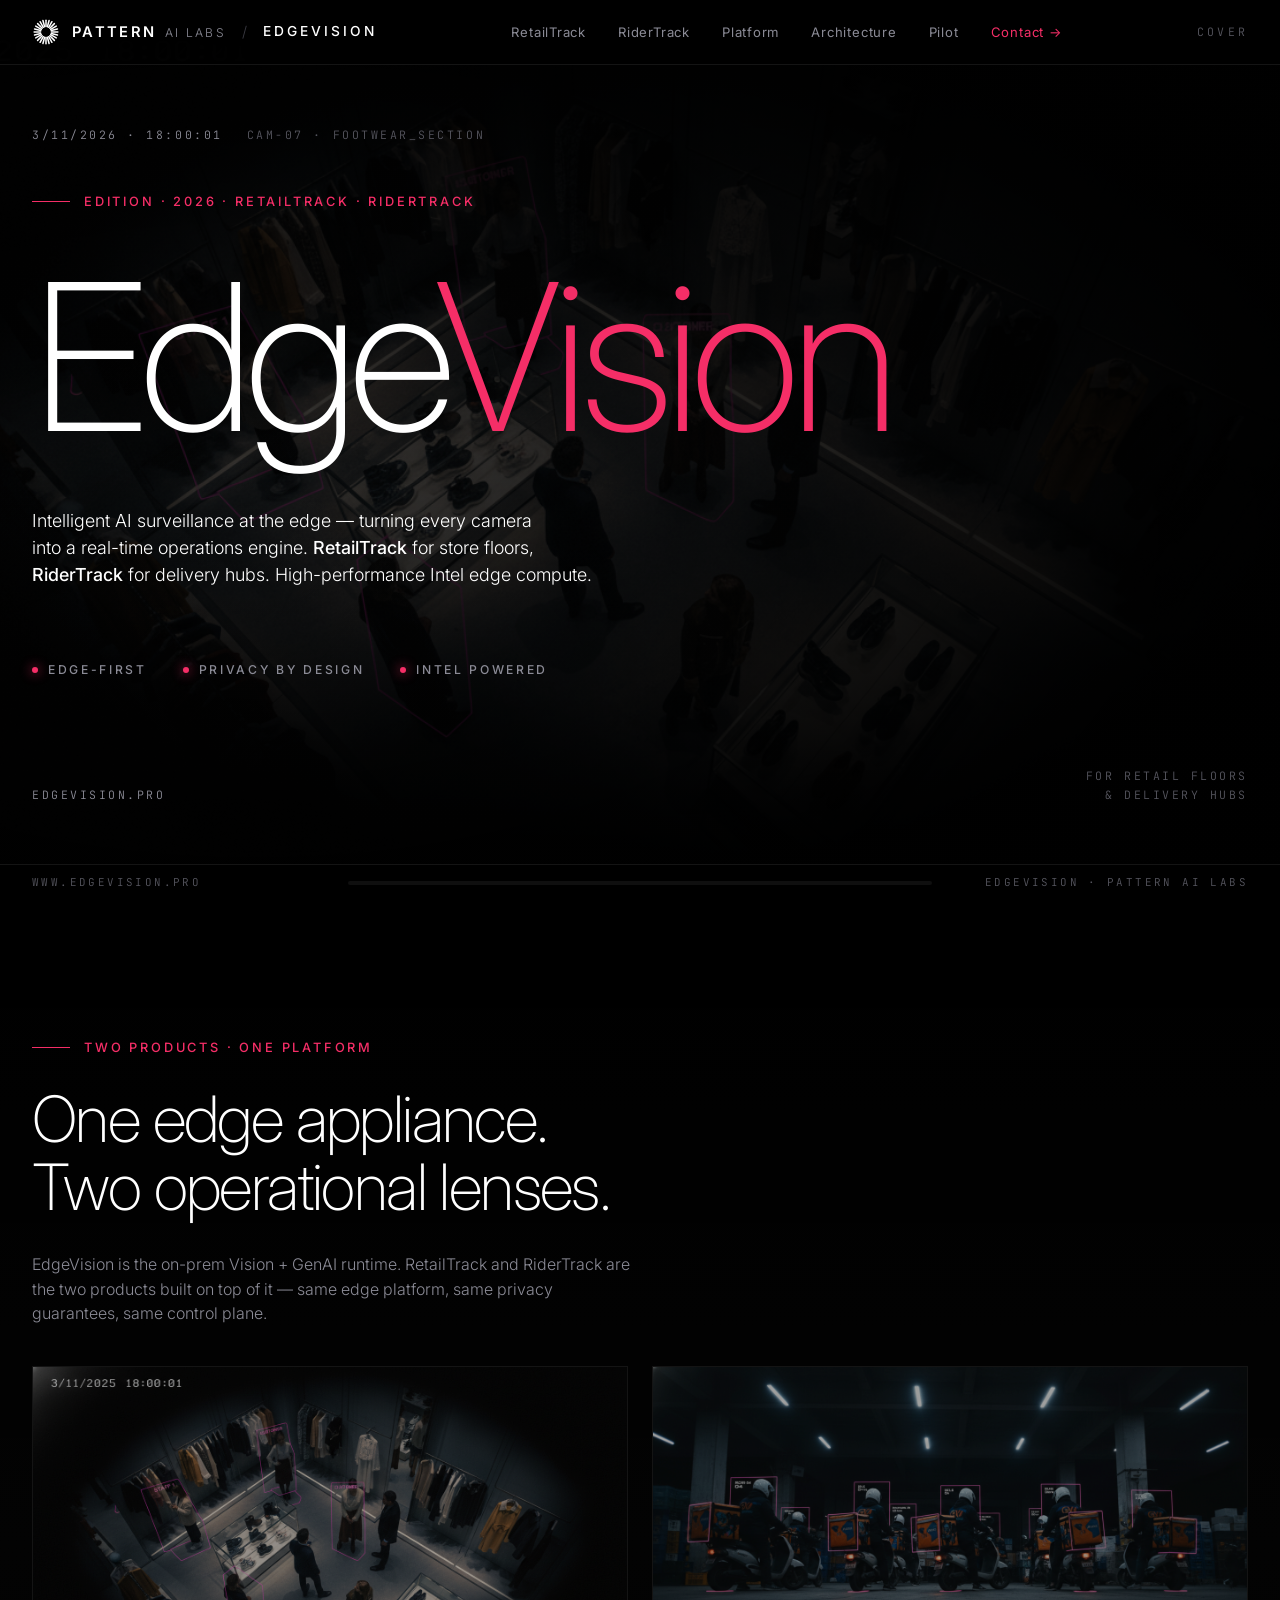
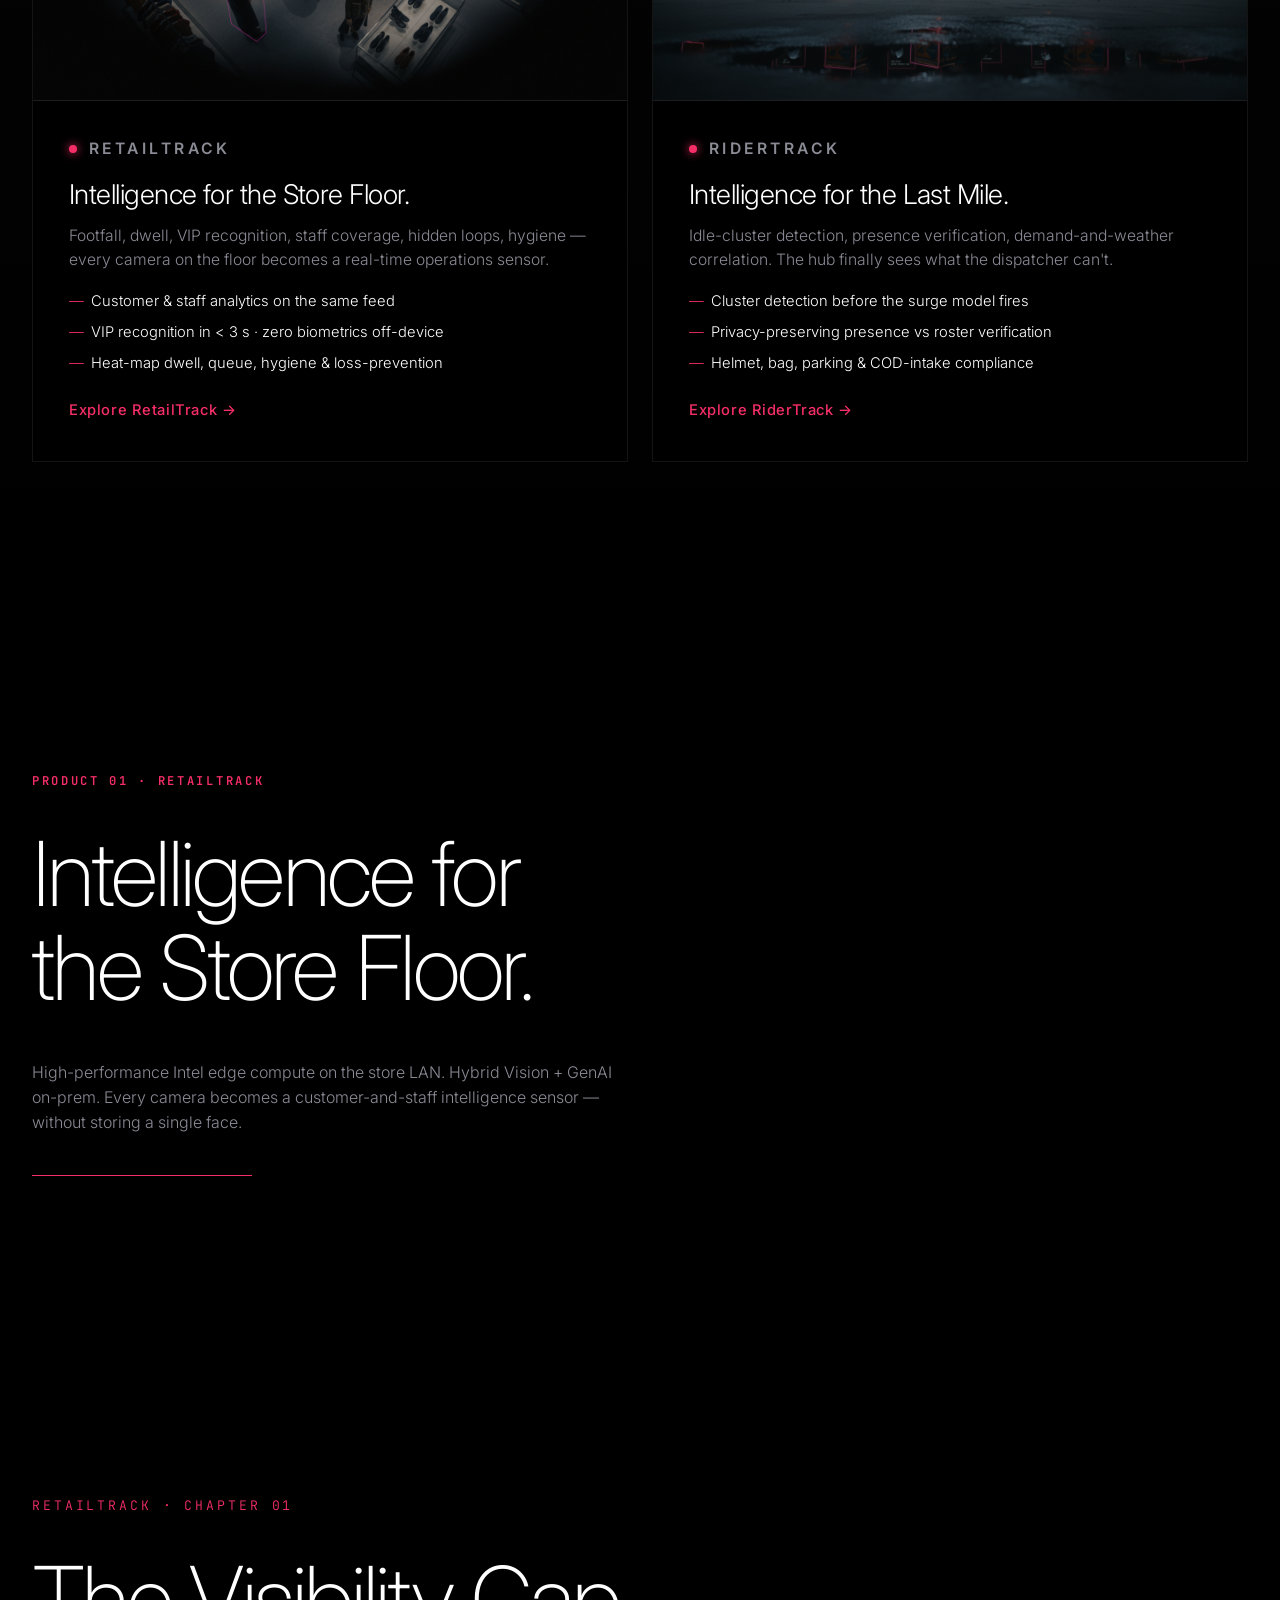
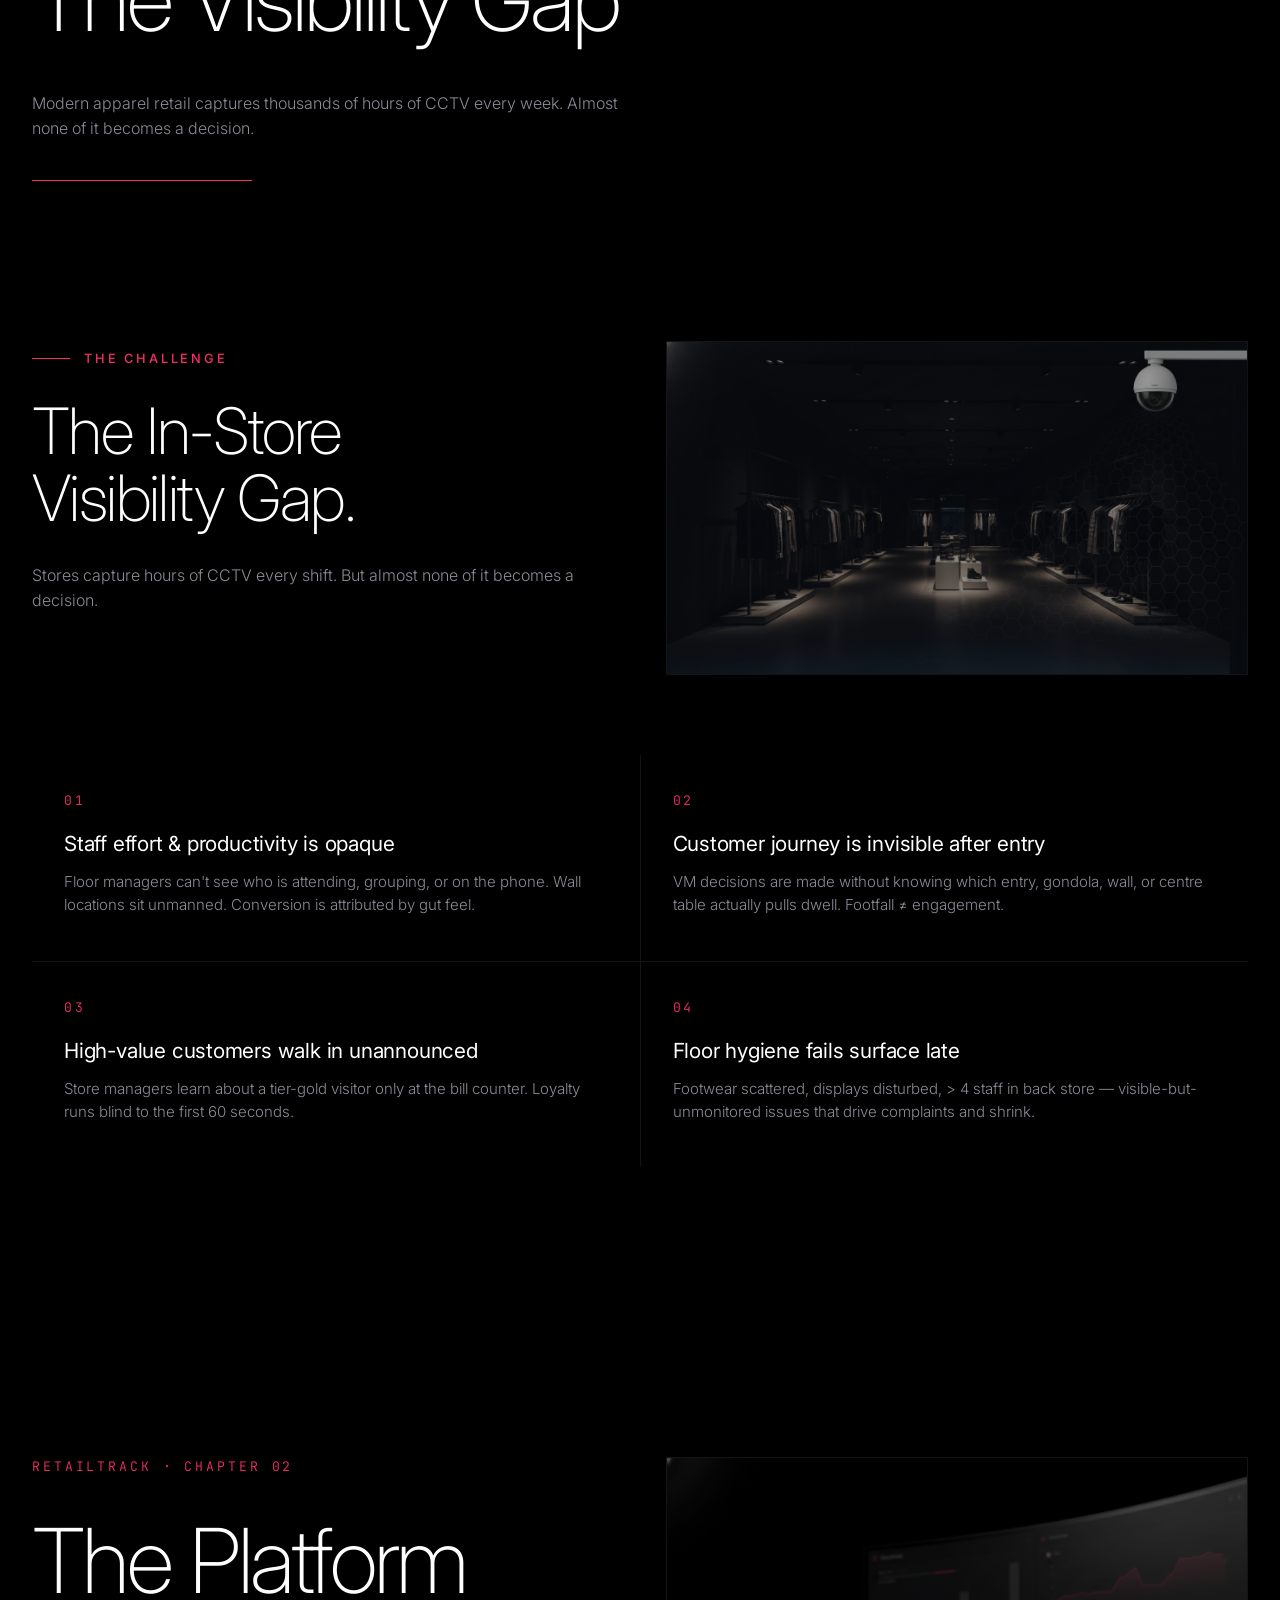
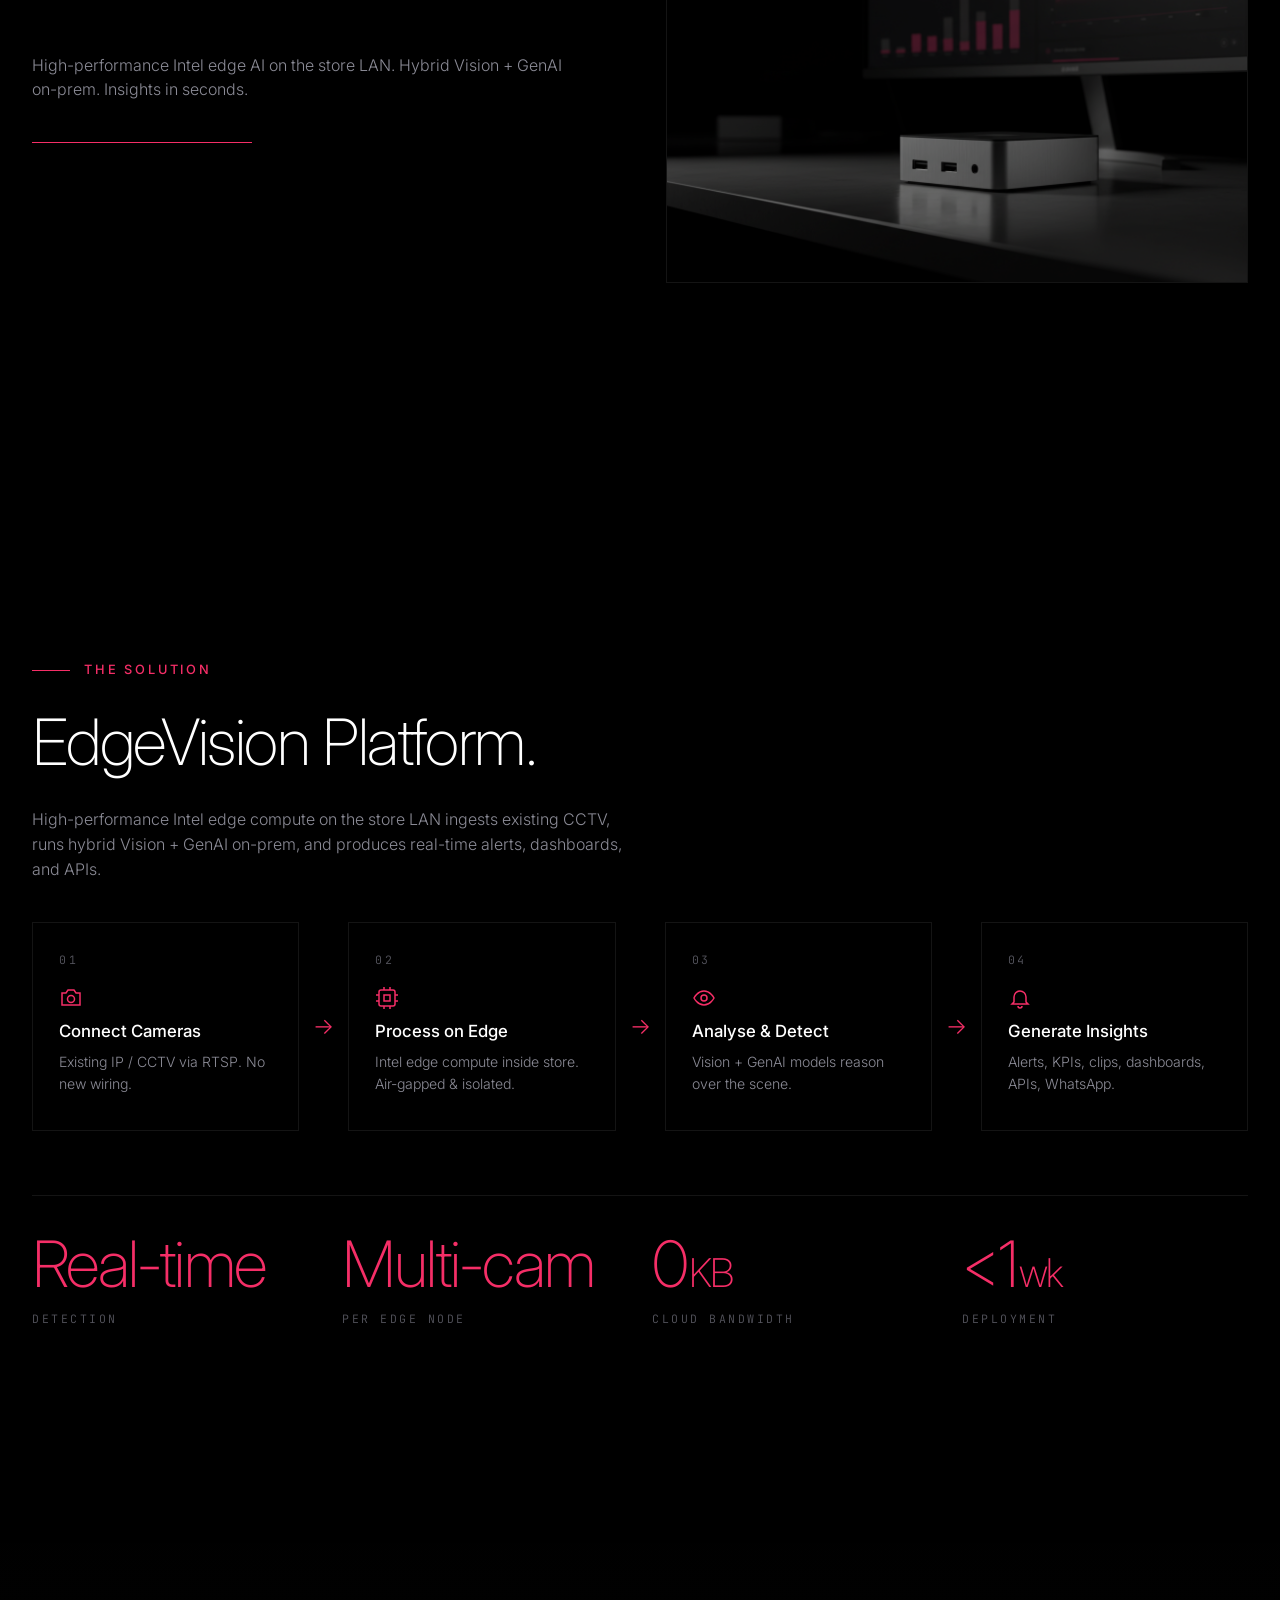
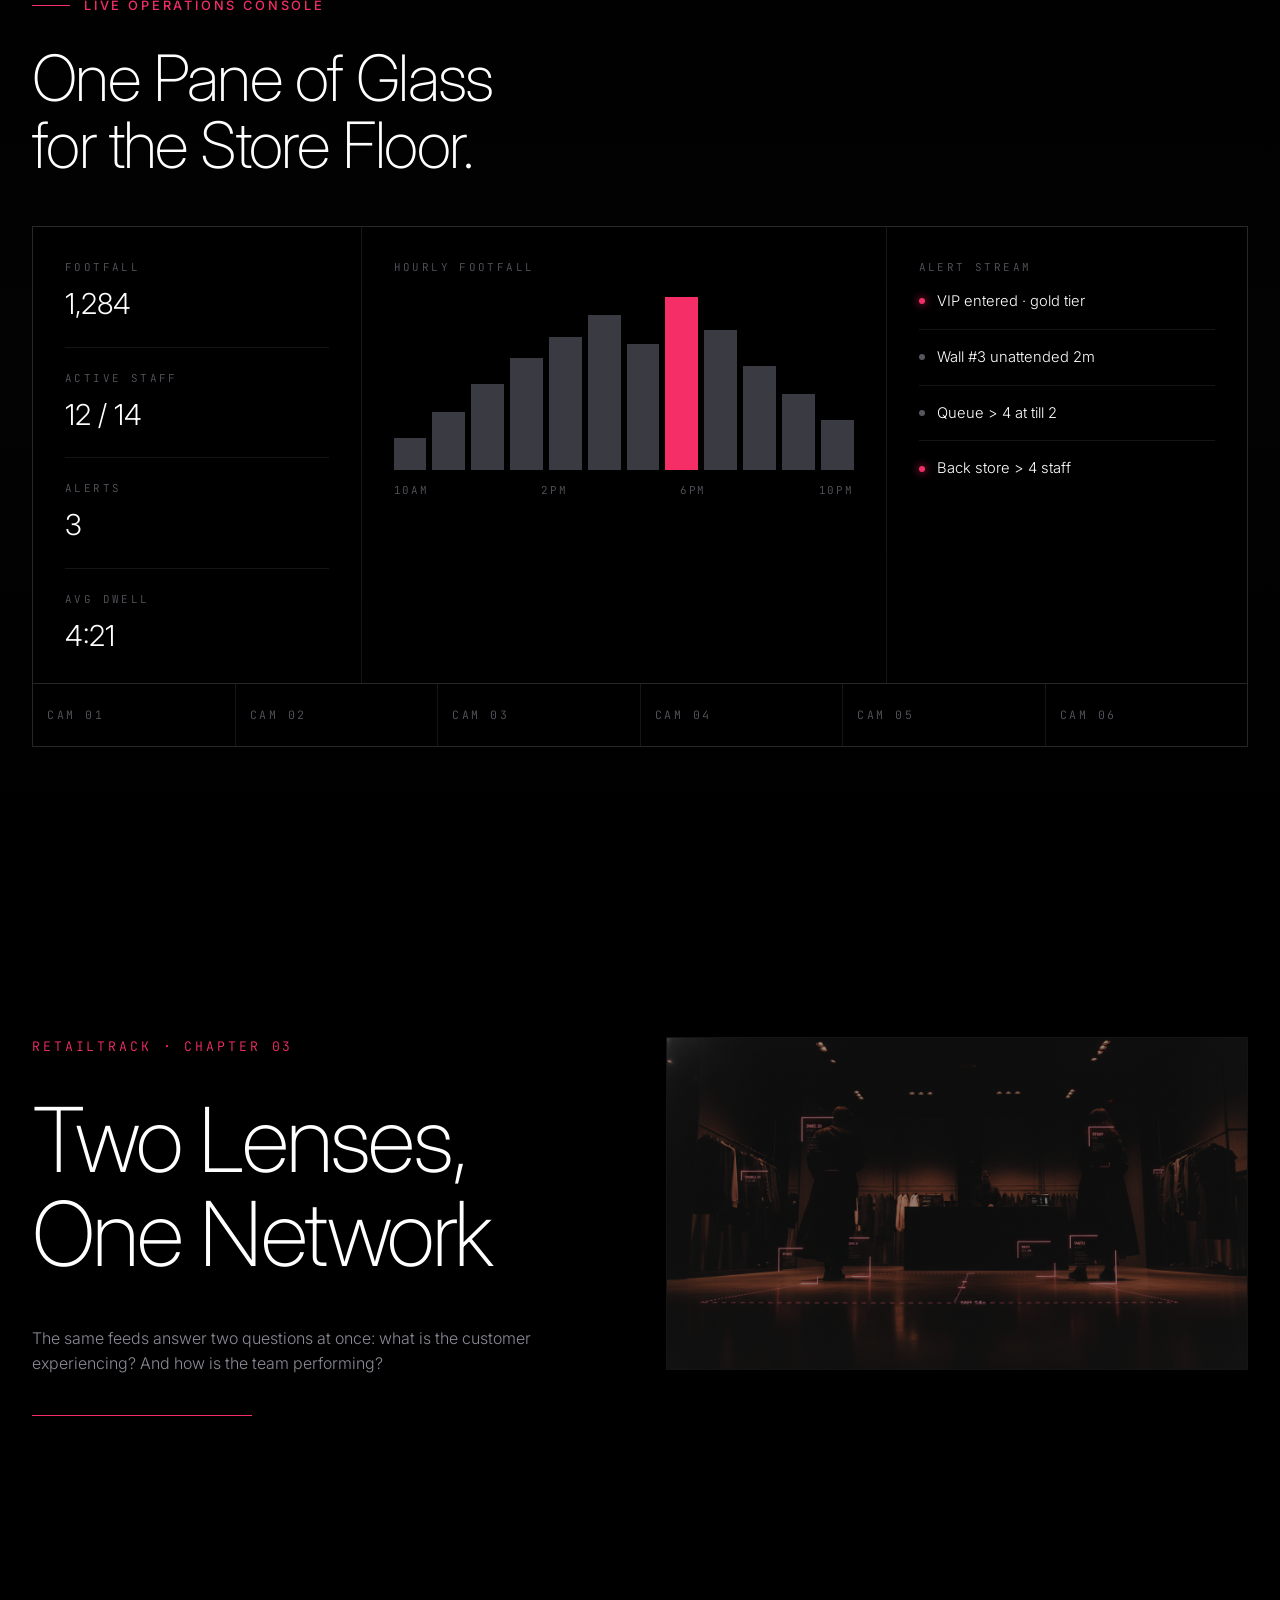
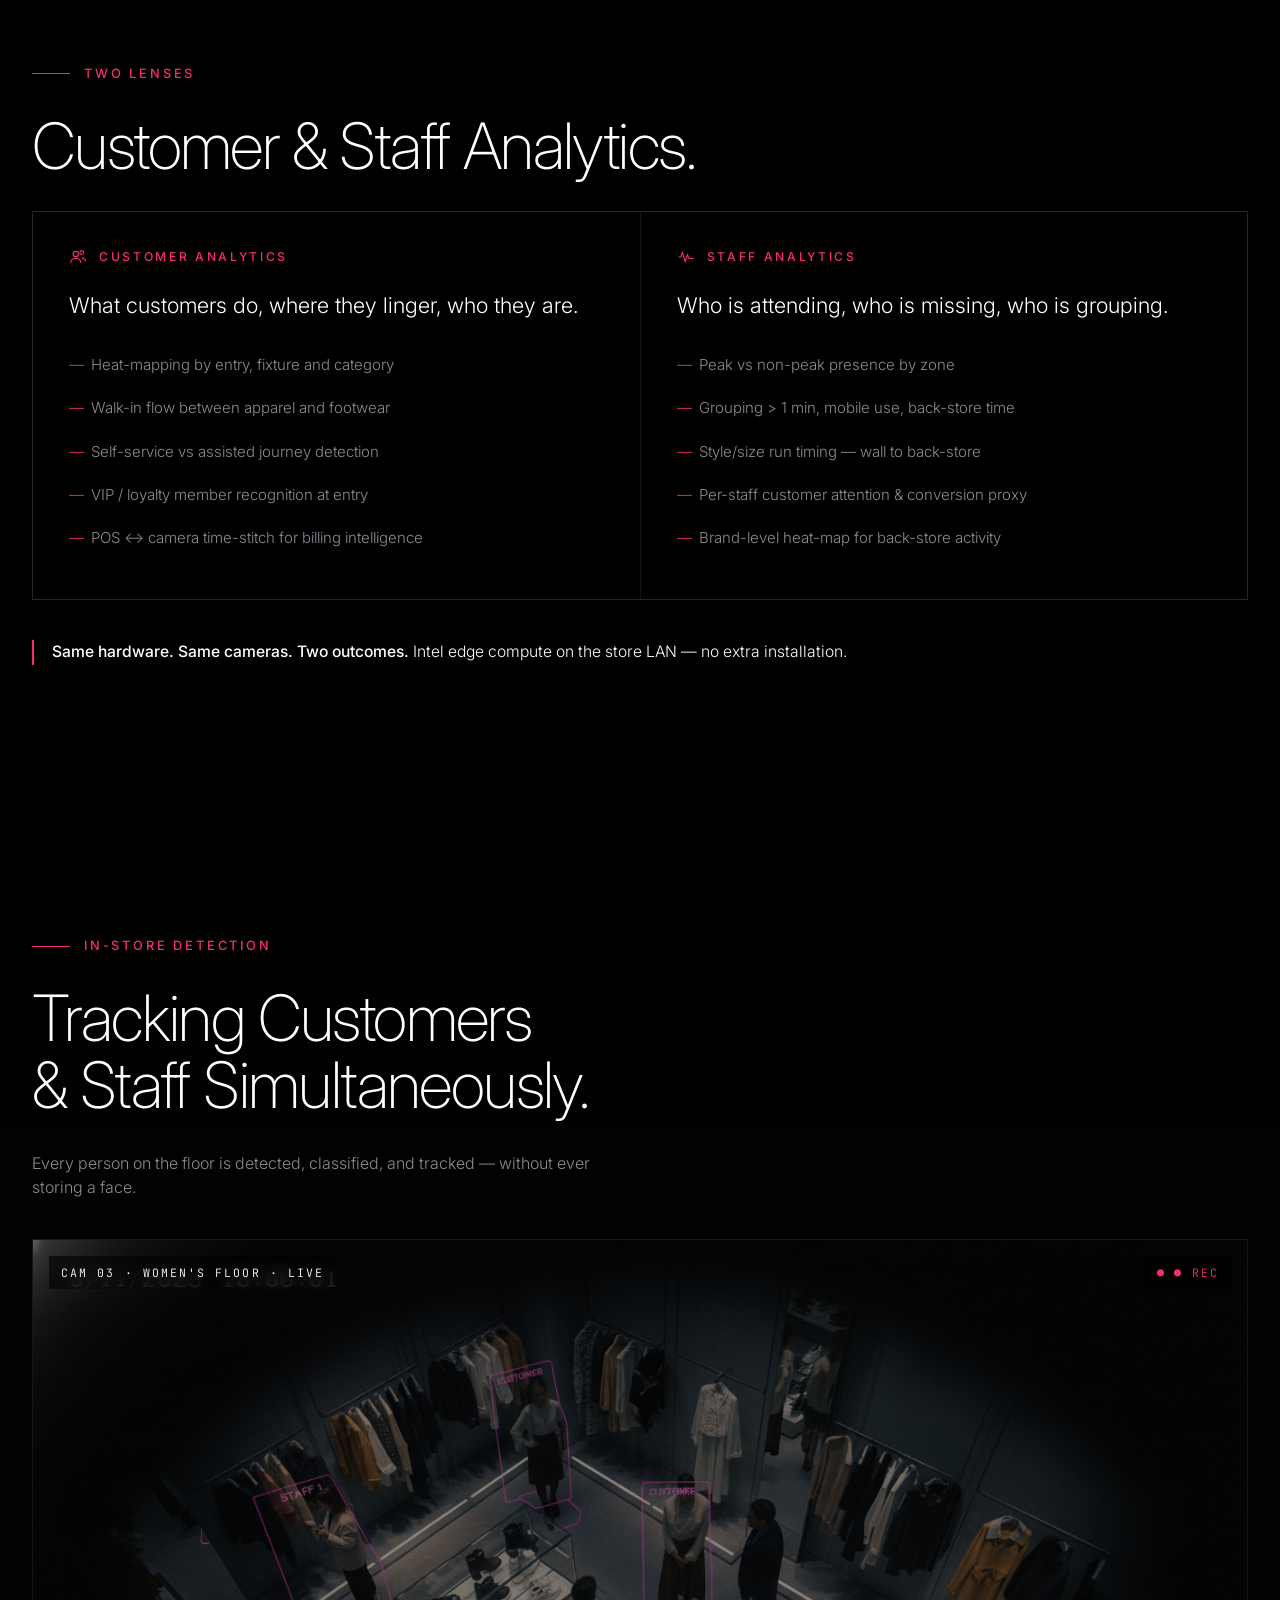
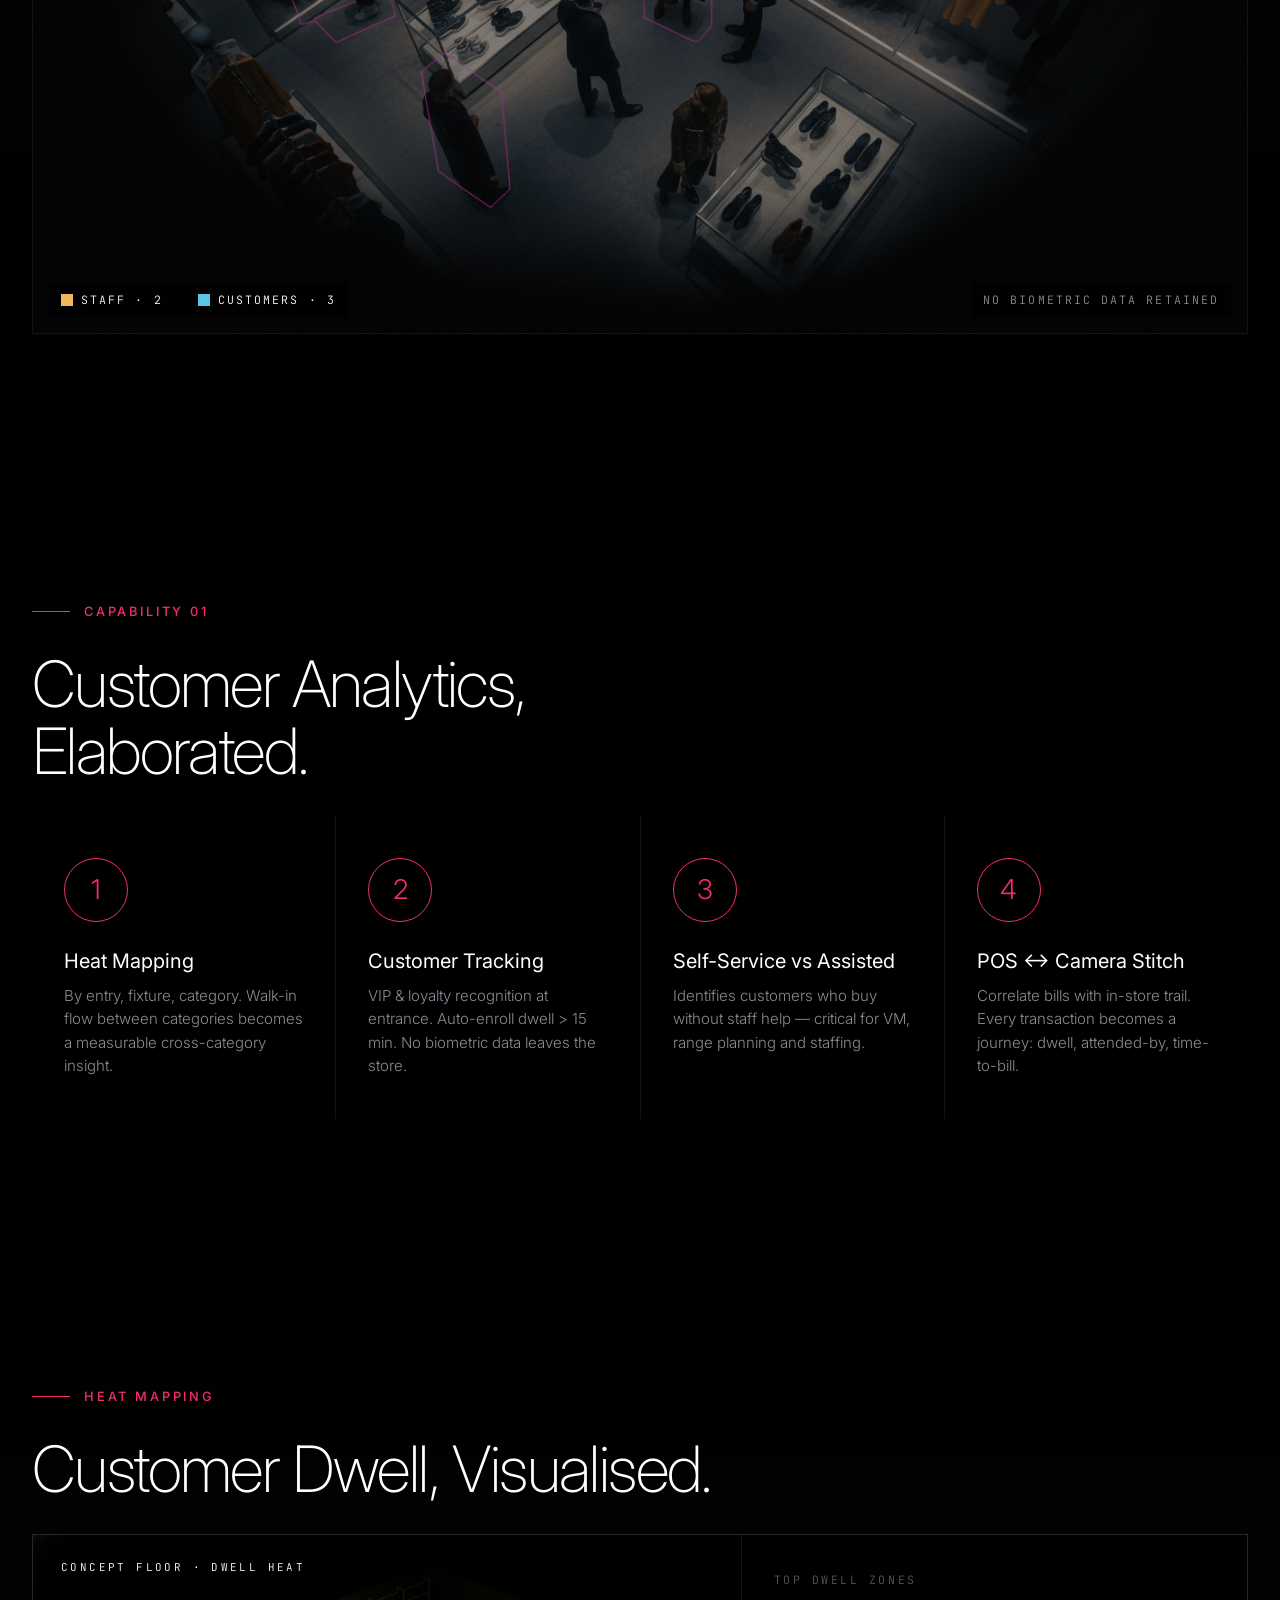
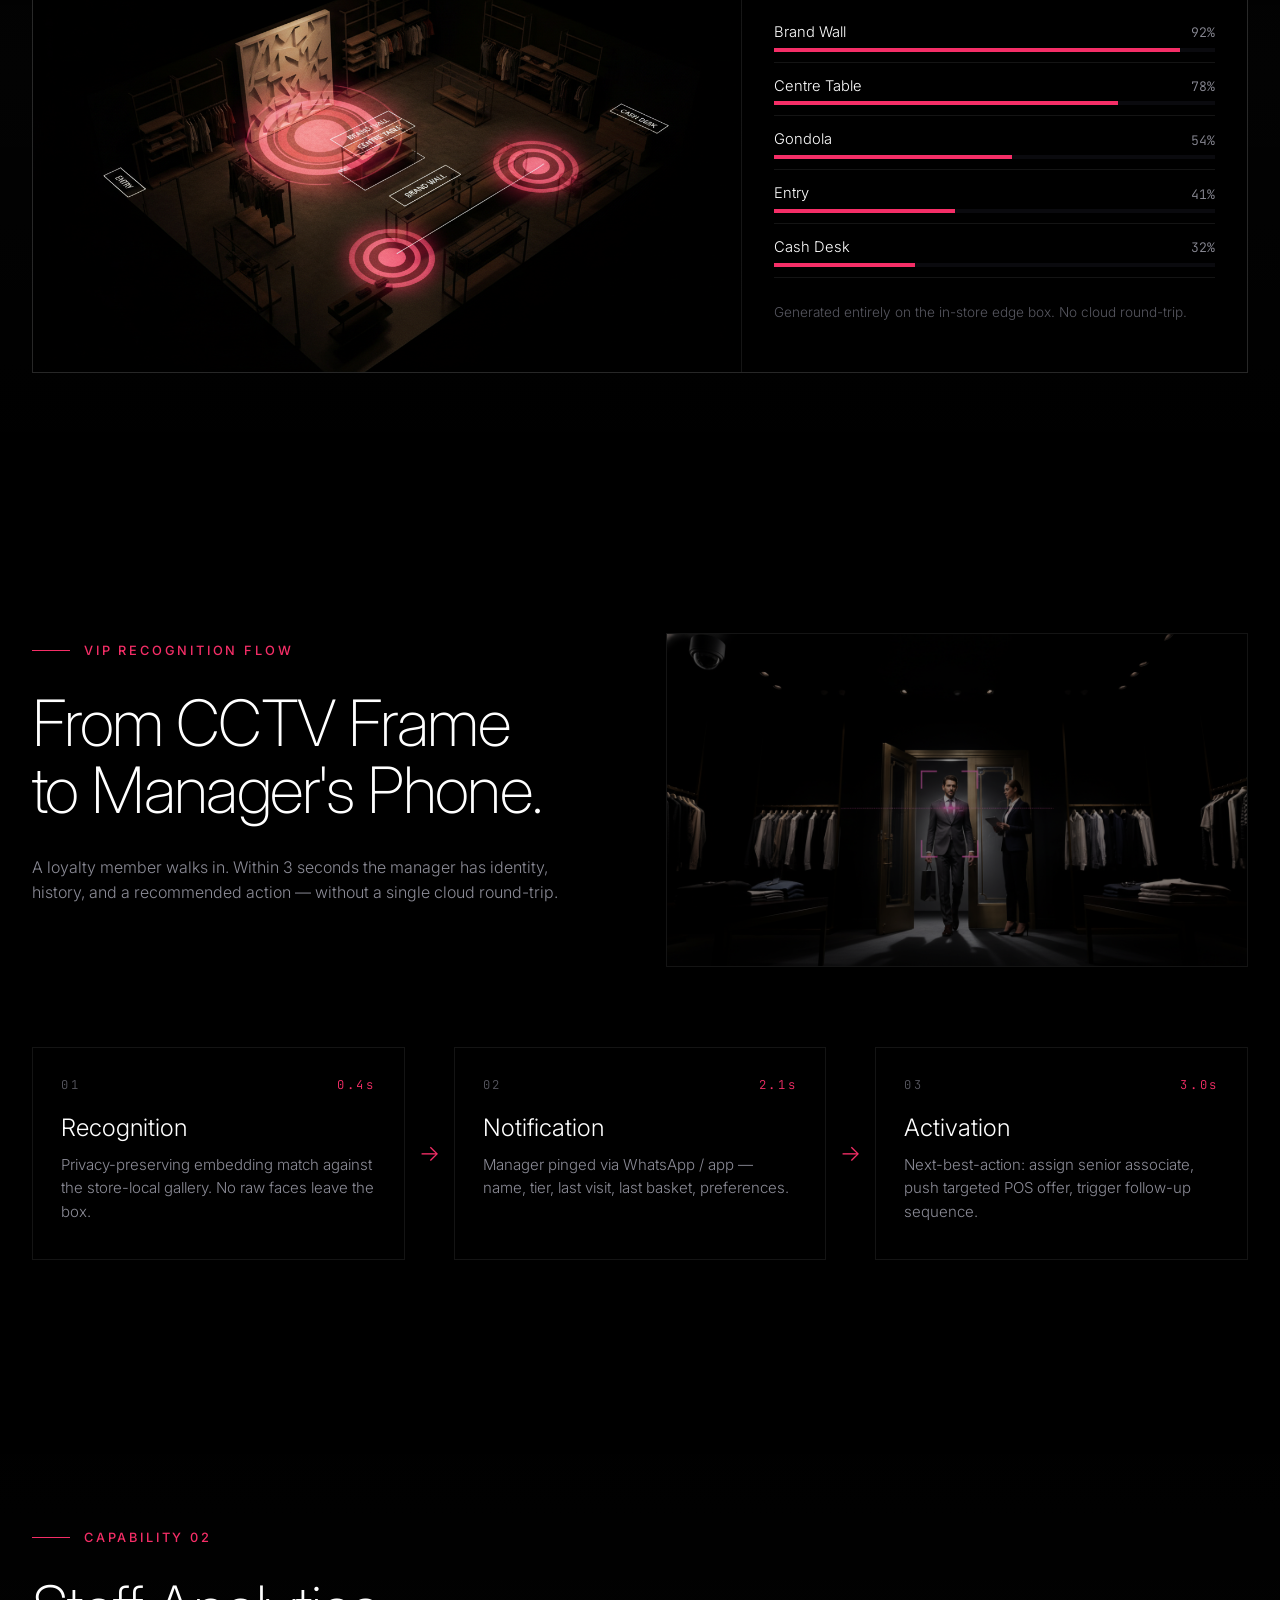
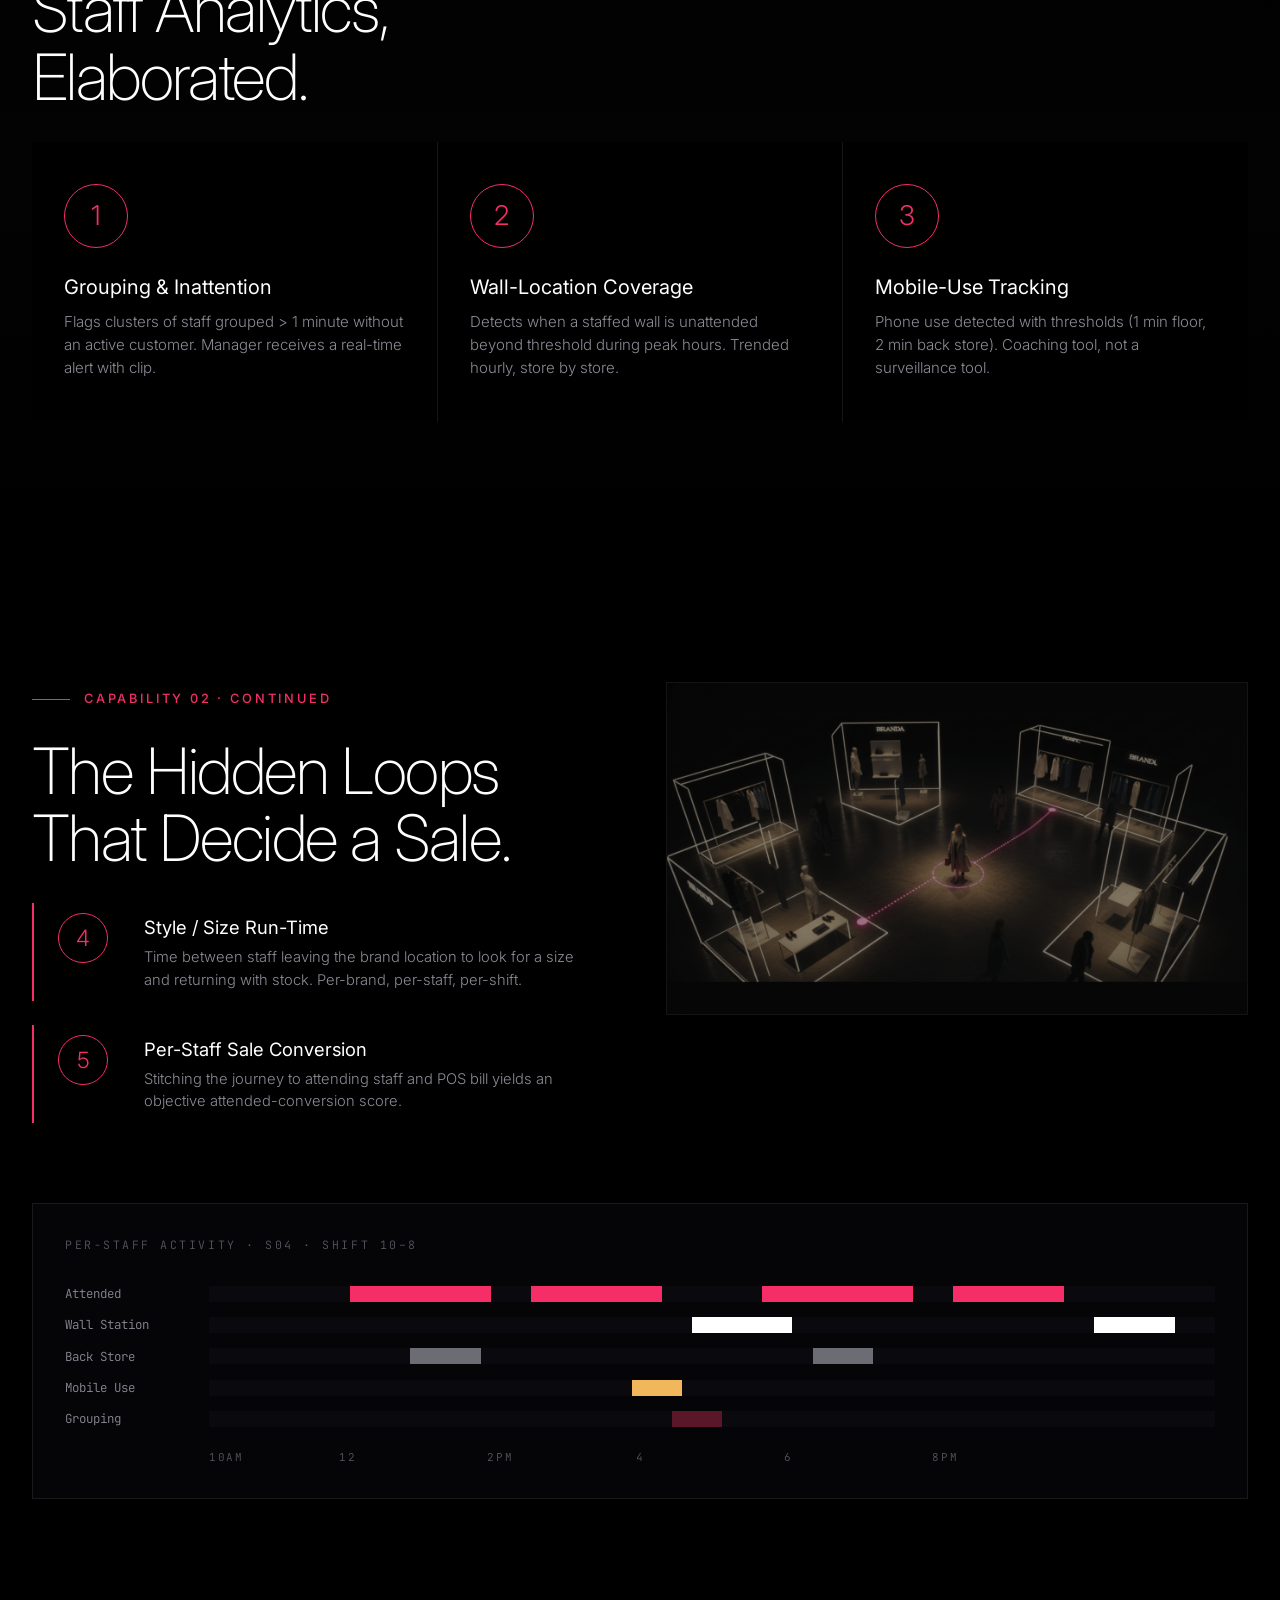
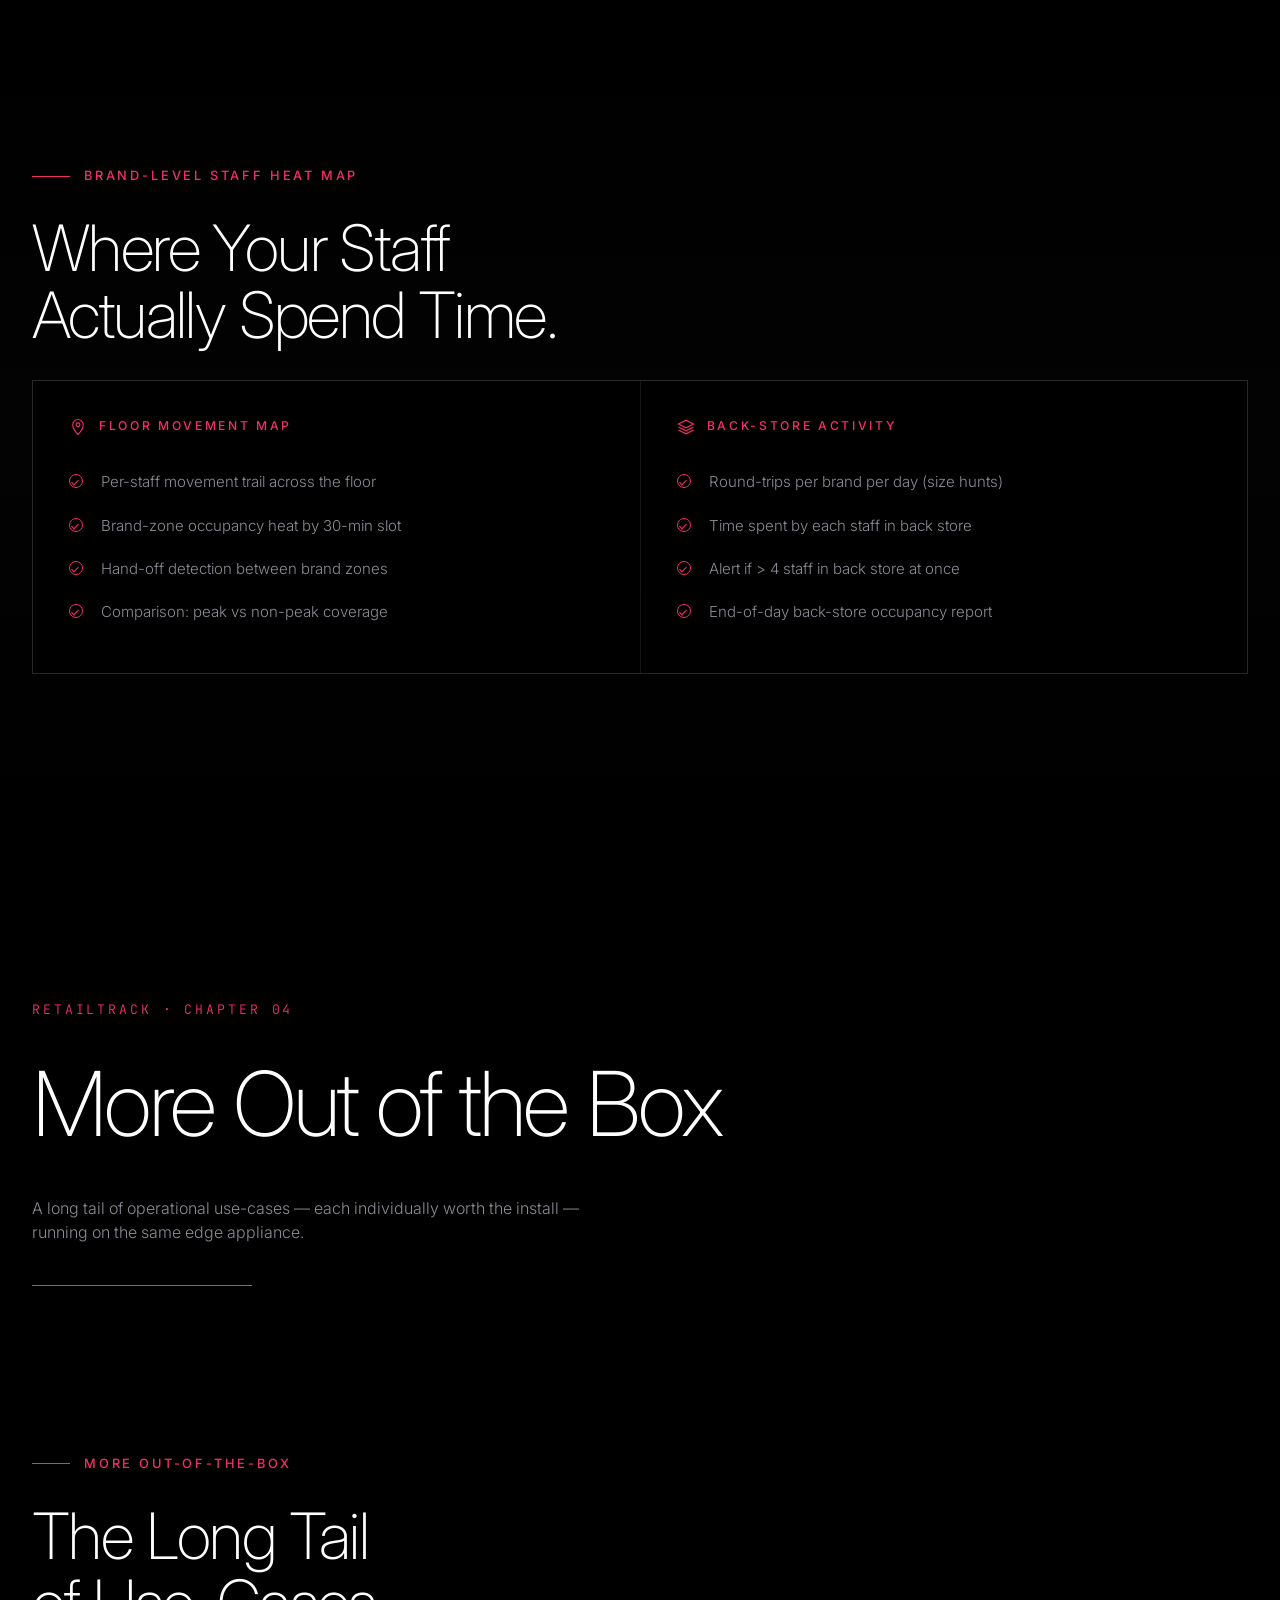
==== index.html @ 71fdbf0a "Initial site for www.edgevision.pro Single-page marketing site for Pattern AI Labs' EdgeVision platf" ====
<!doctype html>
<html lang="en">
<head>
  <meta charset="utf-8" />
  <meta name="viewport" content="width=device-width, initial-scale=1" />
  <title>EdgeVision — Pattern AI Labs · RetailTrack &amp; RiderTrack</title>
  <meta name="description" content="EdgeVision is Pattern AI Labs' edge AI platform. RetailTrack for store floors, RiderTrack for delivery hubs. High-performance Intel edge compute. Real-time analytics, on-prem, privacy-first." />
  <meta name="theme-color" content="#000000" />

  <meta property="og:title" content="EdgeVision — Pattern AI Labs" />
  <meta property="og:description" content="Two products. One edge platform. RetailTrack for store floors. RiderTrack for delivery hubs. Real-time, on-prem, privacy-first." />
  <meta property="og:image" content="/assets/images/cover-retail.png" />
  <meta property="og:type" content="website" />
  <meta property="og:url" content="https://www.edgevision.pro/" />

  <link rel="icon" href="data:image/svg+xml,%3Csvg xmlns='http://www.w3.org/2000/svg' viewBox='0 0 48 48'%3E%3Cg fill='%23F52E67'%3E%3Crect x='22.7' y='2.4' width='2.6' height='13.6' rx='1.3'/%3E%3Crect x='22.7' y='2.4' width='2.6' height='13.6' rx='1.3' transform='rotate(15 24 24)'/%3E%3Crect x='22.7' y='2.4' width='2.6' height='13.6' rx='1.3' transform='rotate(30 24 24)'/%3E%3Crect x='22.7' y='2.4' width='2.6' height='13.6' rx='1.3' transform='rotate(45 24 24)'/%3E%3Crect x='22.7' y='2.4' width='2.6' height='13.6' rx='1.3' transform='rotate(60 24 24)'/%3E%3Crect x='22.7' y='2.4' width='2.6' height='13.6' rx='1.3' transform='rotate(75 24 24)'/%3E%3Crect x='22.7' y='2.4' width='2.6' height='13.6' rx='1.3' transform='rotate(90 24 24)'/%3E%3Crect x='22.7' y='2.4' width='2.6' height='13.6' rx='1.3' transform='rotate(105 24 24)'/%3E%3Crect x='22.7' y='2.4' width='2.6' height='13.6' rx='1.3' transform='rotate(120 24 24)'/%3E%3Crect x='22.7' y='2.4' width='2.6' height='13.6' rx='1.3' transform='rotate(135 24 24)'/%3E%3Crect x='22.7' y='2.4' width='2.6' height='13.6' rx='1.3' transform='rotate(150 24 24)'/%3E%3Crect x='22.7' y='2.4' width='2.6' height='13.6' rx='1.3' transform='rotate(165 24 24)'/%3E%3Crect x='22.7' y='2.4' width='2.6' height='13.6' rx='1.3' transform='rotate(180 24 24)'/%3E%3Crect x='22.7' y='2.4' width='2.6' height='13.6' rx='1.3' transform='rotate(195 24 24)'/%3E%3Crect x='22.7' y='2.4' width='2.6' height='13.6' rx='1.3' transform='rotate(210 24 24)'/%3E%3Crect x='22.7' y='2.4' width='2.6' height='13.6' rx='1.3' transform='rotate(225 24 24)'/%3E%3Crect x='22.7' y='2.4' width='2.6' height='13.6' rx='1.3' transform='rotate(240 24 24)'/%3E%3Crect x='22.7' y='2.4' width='2.6' height='13.6' rx='1.3' transform='rotate(255 24 24)'/%3E%3Crect x='22.7' y='2.4' width='2.6' height='13.6' rx='1.3' transform='rotate(270 24 24)'/%3E%3Crect x='22.7' y='2.4' width='2.6' height='13.6' rx='1.3' transform='rotate(285 24 24)'/%3E%3Crect x='22.7' y='2.4' width='2.6' height='13.6' rx='1.3' transform='rotate(300 24 24)'/%3E%3Crect x='22.7' y='2.4' width='2.6' height='13.6' rx='1.3' transform='rotate(315 24 24)'/%3E%3Crect x='22.7' y='2.4' width='2.6' height='13.6' rx='1.3' transform='rotate(330 24 24)'/%3E%3Crect x='22.7' y='2.4' width='2.6' height='13.6' rx='1.3' transform='rotate(345 24 24)'/%3E%3C/g%3E%3C/svg%3E" />
  <link rel="preload" as="image" href="/assets/images/cover-retail.png" />

  <link rel="preconnect" href="https://fonts.googleapis.com" />
  <link rel="preconnect" href="https://fonts.gstatic.com" crossorigin />
  <link href="https://fonts.googleapis.com/css2?family=Inter:wght@200;300;400;500;600;700&family=JetBrains+Mono:wght@400;500&display=swap" rel="stylesheet" />

  <link rel="stylesheet" href="/styles.css" />
</head>
<body data-context="Cover">

  <!-- ───────────── PERSISTENT HEADER ───────────── -->
  <header class="topbar" id="topbar">
    <div class="container topbar__inner">
      <a class="brand" href="#top" aria-label="Pattern AI Labs · EdgeVision home">
        <svg class="brand__mark" viewBox="0 0 48 48" aria-hidden="true">
          <g fill="currentColor" class="brand__spokes">
            <!-- 24 thick rounded petals around an empty hollow centre -->
            <rect x="22.7" y="2.4" width="2.6" height="13.6" rx="1.3"/>
            <rect x="22.7" y="2.4" width="2.6" height="13.6" rx="1.3" transform="rotate(15 24 24)"/>
            <rect x="22.7" y="2.4" width="2.6" height="13.6" rx="1.3" transform="rotate(30 24 24)"/>
            <rect x="22.7" y="2.4" width="2.6" height="13.6" rx="1.3" transform="rotate(45 24 24)"/>
            <rect x="22.7" y="2.4" width="2.6" height="13.6" rx="1.3" transform="rotate(60 24 24)"/>
            <rect x="22.7" y="2.4" width="2.6" height="13.6" rx="1.3" transform="rotate(75 24 24)"/>
            <rect x="22.7" y="2.4" width="2.6" height="13.6" rx="1.3" transform="rotate(90 24 24)"/>
            <rect x="22.7" y="2.4" width="2.6" height="13.6" rx="1.3" transform="rotate(105 24 24)"/>
            <rect x="22.7" y="2.4" width="2.6" height="13.6" rx="1.3" transform="rotate(120 24 24)"/>
            <rect x="22.7" y="2.4" width="2.6" height="13.6" rx="1.3" transform="rotate(135 24 24)"/>
            <rect x="22.7" y="2.4" width="2.6" height="13.6" rx="1.3" transform="rotate(150 24 24)"/>
            <rect x="22.7" y="2.4" width="2.6" height="13.6" rx="1.3" transform="rotate(165 24 24)"/>
            <rect x="22.7" y="2.4" width="2.6" height="13.6" rx="1.3" transform="rotate(180 24 24)"/>
            <rect x="22.7" y="2.4" width="2.6" height="13.6" rx="1.3" transform="rotate(195 24 24)"/>
            <rect x="22.7" y="2.4" width="2.6" height="13.6" rx="1.3" transform="rotate(210 24 24)"/>
            <rect x="22.7" y="2.4" width="2.6" height="13.6" rx="1.3" transform="rotate(225 24 24)"/>
            <rect x="22.7" y="2.4" width="2.6" height="13.6" rx="1.3" transform="rotate(240 24 24)"/>
            <rect x="22.7" y="2.4" width="2.6" height="13.6" rx="1.3" transform="rotate(255 24 24)"/>
            <rect x="22.7" y="2.4" width="2.6" height="13.6" rx="1.3" transform="rotate(270 24 24)"/>
            <rect x="22.7" y="2.4" width="2.6" height="13.6" rx="1.3" transform="rotate(285 24 24)"/>
            <rect x="22.7" y="2.4" width="2.6" height="13.6" rx="1.3" transform="rotate(300 24 24)"/>
            <rect x="22.7" y="2.4" width="2.6" height="13.6" rx="1.3" transform="rotate(315 24 24)"/>
            <rect x="22.7" y="2.4" width="2.6" height="13.6" rx="1.3" transform="rotate(330 24 24)"/>
            <rect x="22.7" y="2.4" width="2.6" height="13.6" rx="1.3" transform="rotate(345 24 24)"/>
          </g>
        </svg>
        <span class="brand__txt">
          <b>PATTERN</b><span>AI&nbsp;LABS</span>
        </span>
        <span class="brand__div" aria-hidden="true">/</span>
        <span class="brand__product">EDGEVISION</span>
      </a>

      <nav class="topnav" aria-label="Primary">
        <a href="#retailtrack">RetailTrack</a>
        <a href="#ridertrack">RiderTrack</a>
        <a href="#platform">Platform</a>
        <a href="#architecture">Architecture</a>
        <a href="#engagement">Pilot</a>
        <a href="#contact" class="topnav__cta">Contact →</a>
      </nav>

      <span class="topbar__ctx" id="topbarCtx">COVER</span>

      <button class="topbar__menu" id="navMenu" aria-label="Menu" aria-expanded="false">
        <span></span><span></span><span></span>
      </button>
    </div>
    <div class="topbar__rule" aria-hidden="true"></div>
  </header>

  <!-- ───────────── HERO / COVER ───────────── -->
  <section class="hero" id="top" data-ctx="COVER">
    <img class="hero__bg" src="/assets/images/cover-retail.png" alt="" />
    <div class="hero__veil" aria-hidden="true"></div>

    <div class="container hero__inner">
      <p class="meta-row">
        <span class="meta-stamp">3/11/2026 · 18:00:01</span>
        <span class="meta-loc">CAM-07 · FOOTWEAR_SECTION</span>
      </p>

      <p class="eyebrow eyebrow--hero">
        EDITION · 2026 · RETAILTRACK · RIDERTRACK
      </p>

      <h1 class="wordmark">
        <span class="wordmark__edge">Edge</span><span class="wordmark__vision">Vision</span>
      </h1>

      <p class="hero__sub">
        Intelligent AI surveillance at the edge — turning every camera<br />
        into a real-time operations engine. <b>RetailTrack</b> for store floors,<br />
        <b>RiderTrack</b> for delivery hubs. High-performance Intel edge compute.
      </p>

      <ul class="hero__tags">
        <li><i></i> EDGE-FIRST</li>
        <li><i></i> PRIVACY BY DESIGN</li>
        <li><i></i> INTEL POWERED</li>
      </ul>

      <div class="hero__foot">
        <span class="hero__site">EDGEVISION.PRO</span>
        <span class="hero__sigil">FOR RETAIL FLOORS<br/>&amp; DELIVERY HUBS</span>
      </div>
    </div>
  </section>

  <!-- ───────────── TWO PRODUCTS. ONE PLATFORM. ───────────── -->
  <section class="section section--alt" data-ctx="TWO PRODUCTS">
    <div class="container">
      <p class="eyebrow">Two Products · One Platform</p>
      <h2 class="display">One edge appliance.<br/>Two operational lenses.</h2>
      <p class="lede">EdgeVision is the on-prem Vision + GenAI runtime. RetailTrack and RiderTrack are the two products built on top of it — same edge platform, same privacy guarantees, same control plane.</p>

      <div class="products">
        <a class="product-card" href="#retailtrack">
          <div class="product-card__img">
            <img src="/assets/images/cover-retail.png" alt="A retail store floor with AI detection overlays on customers and staff" />
          </div>
          <div class="product-card__body">
            <p class="product-card__eye"><span></span> RETAILTRACK</p>
            <h3>Intelligence for the Store Floor.</h3>
            <p>Footfall, dwell, VIP recognition, staff coverage, hidden loops, hygiene — every camera on the floor becomes a real-time operations sensor.</p>
            <ul class="product-card__feat">
              <li>Customer &amp; staff analytics on the same feed</li>
              <li>VIP recognition in &lt; 3 s · zero biometrics off-device</li>
              <li>Heat-map dwell, queue, hygiene &amp; loss-prevention</li>
            </ul>
            <span class="link">Explore RetailTrack →</span>
          </div>
        </a>

        <a class="product-card" href="#ridertrack">
          <div class="product-card__img">
            <img src="/assets/images/rider-cover.png" alt="A dark-store loading bay at night with delivery riders and AI overlays" />
          </div>
          <div class="product-card__body">
            <p class="product-card__eye"><span></span> RIDERTRACK</p>
            <h3>Intelligence for the Last Mile.</h3>
            <p>Idle-cluster detection, presence verification, demand-and-weather correlation. The hub finally sees what the dispatcher can't.</p>
            <ul class="product-card__feat">
              <li>Cluster detection before the surge model fires</li>
              <li>Privacy-preserving presence vs roster verification</li>
              <li>Helmet, bag, parking &amp; COD-intake compliance</li>
            </ul>
            <span class="link">Explore RiderTrack →</span>
          </div>
        </a>
      </div>
    </div>
  </section>

  <!-- ════════════════════════════════════════════════════════════
       ▼  RETAILTRACK
       ════════════════════════════════════════════════════════════ -->

  <!-- ───────────── RETAILTRACK COVER ───────────── -->
  <section class="section chapter product-chapter" id="retailtrack" data-ctx="RETAILTRACK">
    <div class="container">
      <p class="chapter__num">PRODUCT 01 · RETAILTRACK</p>
      <h2 class="display display--xl">Intelligence for<br/>the Store Floor.</h2>
      <p class="lede">High-performance Intel edge compute on the store LAN. Hybrid Vision + GenAI on-prem. Every camera becomes a customer-and-staff intelligence sensor — without storing a single face.</p>
      <div class="chapter__rule"></div>
    </div>
  </section>

  <!-- ───────────── RETAILTRACK · THE CHALLENGE ───────────── -->
  <section class="section chapter" id="challenge" data-ctx="RETAILTRACK · CHAPTER 01">
    <div class="container">
      <p class="chapter__num">RETAILTRACK · CHAPTER 01</p>
      <h2 class="display display--xl">The Visibility Gap</h2>
      <p class="lede">Modern apparel retail captures thousands of hours of CCTV every week. Almost none of it becomes a decision.</p>
      <div class="chapter__rule"></div>
    </div>
  </section>

  <section class="section section--tight" data-ctx="THE CHALLENGE">
    <div class="container split">
      <div class="split__copy">
        <p class="eyebrow">The Challenge</p>
        <h2 class="display">The In-Store<br/>Visibility Gap.</h2>
        <p class="lede">Stores capture hours of CCTV every shift. But almost none of it becomes a decision.</p>
      </div>
      <div class="split__media">
        <img src="/assets/images/challenge-cctv.png" alt="A dim apparel retail store interior with a dome CCTV camera visible in the upper right corner" />
      </div>
    </div>

    <div class="container num-grid num-grid--2">
      <article class="num-card">
        <span class="num-card__n">01</span>
        <h3>Staff effort &amp; productivity is opaque</h3>
        <p>Floor managers can't see who is attending, grouping, or on the phone. Wall locations sit unmanned. Conversion is attributed by gut feel.</p>
      </article>
      <article class="num-card">
        <span class="num-card__n">02</span>
        <h3>Customer journey is invisible after entry</h3>
        <p>VM decisions are made without knowing which entry, gondola, wall, or centre table actually pulls dwell. Footfall ≠ engagement.</p>
      </article>
      <article class="num-card">
        <span class="num-card__n">03</span>
        <h3>High-value customers walk in unannounced</h3>
        <p>Store managers learn about a tier-gold visitor only at the bill counter. Loyalty runs blind to the first 60 seconds.</p>
      </article>
      <article class="num-card">
        <span class="num-card__n">04</span>
        <h3>Floor hygiene fails surface late</h3>
        <p>Footwear scattered, displays disturbed, &gt; 4 staff in back store — visible-but-unmonitored issues that drive complaints and shrink.</p>
      </article>
    </div>
  </section>

  <!-- ───────────── CHAPTER · THE PLATFORM ───────────── -->
  <section class="section chapter" id="platform" data-ctx="RETAILTRACK · CHAPTER 02">
    <div class="container split chapter__split">
      <div>
        <p class="chapter__num">RETAILTRACK · CHAPTER 02</p>
        <h2 class="display display--xl">The Platform</h2>
        <p class="lede">High-performance Intel edge AI on the store LAN. Hybrid Vision + GenAI on-prem. Insights in seconds.</p>
        <div class="chapter__rule"></div>
      </div>
      <div class="chapter__art">
        <img src="/assets/images/nuc-device.png" alt="A compact Intel-powered edge compute device on a counter next to a slim monitor" />
      </div>
    </div>
  </section>

  <section class="section" data-ctx="THE SOLUTION">
    <div class="container">
      <p class="eyebrow">The Solution</p>
      <h2 class="display">EdgeVision Platform.</h2>
      <p class="lede">High-performance Intel edge compute on the store LAN ingests existing CCTV, runs hybrid Vision + GenAI on-prem, and produces real-time alerts, dashboards, and APIs.</p>

      <div class="pipeline">
        <div class="pipe-card">
          <span class="pipe-card__n">01</span>
          <div class="pipe-card__ic" aria-hidden="true">
            <svg viewBox="0 0 24 24" fill="none" stroke="currentColor" stroke-width="1.5"><path d="M3 7h4l2-3h6l2 3h4v12H3z"/><circle cx="12" cy="13" r="3.5"/></svg>
          </div>
          <h3>Connect Cameras</h3>
          <p>Existing IP / CCTV via RTSP. No new wiring.</p>
        </div>
        <span class="pipe-arrow">→</span>
        <div class="pipe-card">
          <span class="pipe-card__n">02</span>
          <div class="pipe-card__ic" aria-hidden="true">
            <svg viewBox="0 0 24 24" fill="none" stroke="currentColor" stroke-width="1.5"><rect x="4" y="4" width="16" height="16" rx="2"/><rect x="9" y="9" width="6" height="6"/><path d="M9 1v3M15 1v3M9 20v3M15 20v3M1 9h3M1 15h3M20 9h3M20 15h3"/></svg>
          </div>
          <h3>Process on Edge</h3>
          <p>Intel edge compute inside store. Air-gapped &amp; isolated.</p>
        </div>
        <span class="pipe-arrow">→</span>
        <div class="pipe-card">
          <span class="pipe-card__n">03</span>
          <div class="pipe-card__ic" aria-hidden="true">
            <svg viewBox="0 0 24 24" fill="none" stroke="currentColor" stroke-width="1.5"><path d="M2 12s3.5-7 10-7 10 7 10 7-3.5 7-10 7S2 12 2 12z"/><circle cx="12" cy="12" r="3"/></svg>
          </div>
          <h3>Analyse &amp; Detect</h3>
          <p>Vision + GenAI models reason over the scene.</p>
        </div>
        <span class="pipe-arrow">→</span>
        <div class="pipe-card">
          <span class="pipe-card__n">04</span>
          <div class="pipe-card__ic" aria-hidden="true">
            <svg viewBox="0 0 24 24" fill="none" stroke="currentColor" stroke-width="1.5"><path d="M18 16V11a6 6 0 1 0-12 0v5l-2 2h16zM10 20a2 2 0 0 0 4 0"/></svg>
          </div>
          <h3>Generate Insights</h3>
          <p>Alerts, KPIs, clips, dashboards, APIs, WhatsApp.</p>
        </div>
      </div>

      <div class="stats4">
        <div><b>Real-time</b><span>Detection</span></div>
        <div><b>Multi-cam</b><span>Per edge node</span></div>
        <div><b>0<i>KB</i></b><span>Cloud bandwidth</span></div>
        <div><b>&lt;1<i>wk</i></b><span>Deployment</span></div>
      </div>
    </div>
  </section>

  <!-- ───────────── OPERATIONS CONSOLE ───────────── -->
  <section class="section section--alt" data-ctx="OPERATIONS CONSOLE">
    <div class="container">
      <p class="eyebrow">Live Operations Console</p>
      <h2 class="display">One Pane of Glass<br/>for the Store Floor.</h2>

      <div class="console">
        <div class="console__stats">
          <div><label>FOOTFALL</label><b>1,284</b></div>
          <div><label>ACTIVE STAFF</label><b>12 / 14</b></div>
          <div><label>ALERTS</label><b>3</b></div>
          <div><label>AVG DWELL</label><b>4:21</b></div>
        </div>

        <div class="console__chart">
          <label>HOURLY FOOTFALL</label>
          <div class="bars">
            <i style="--h:18%"></i><i style="--h:32%"></i><i style="--h:48%"></i>
            <i style="--h:62%"></i><i style="--h:74%"></i><i style="--h:86%"></i>
            <i style="--h:70%"></i><i style="--h:96%" class="bars__hi"></i><i style="--h:78%"></i>
            <i style="--h:58%"></i><i style="--h:42%"></i><i style="--h:28%"></i>
          </div>
          <div class="bars__axis"><span>10AM</span><span>2PM</span><span>6PM</span><span>10PM</span></div>
        </div>

        <div class="console__alerts">
          <label>ALERT STREAM</label>
          <ul>
            <li><i class="dot dot--brand"></i> VIP entered · gold tier</li>
            <li><i class="dot"></i> Wall #3 unattended 2m</li>
            <li><i class="dot"></i> Queue &gt; 4 at till 2</li>
            <li><i class="dot dot--brand"></i> Back store &gt; 4 staff</li>
          </ul>
        </div>
      </div>

      <div class="cam-strip">
        <span>CAM 01</span><span>CAM 02</span><span>CAM 03</span>
        <span>CAM 04</span><span>CAM 05</span><span>CAM 06</span>
      </div>
    </div>
  </section>

  <!-- ───────────── CHAPTER · TWO LENSES ───────────── -->
  <section class="section chapter" id="capabilities" data-ctx="RETAILTRACK · CHAPTER 03">
    <div class="container split chapter__split">
      <div>
        <p class="chapter__num">RETAILTRACK · CHAPTER 03</p>
        <h2 class="display display--xl">Two Lenses,<br/>One Network</h2>
        <p class="lede">The same feeds answer two questions at once: what is the customer experiencing? And how is the team performing?</p>
        <div class="chapter__rule"></div>
      </div>
      <div class="chapter__art">
        <img src="/assets/images/two-lenses.png" alt="A dark apparel store with magenta detection overlays tracking customers and staff" />
      </div>
    </div>
  </section>

  <section class="section section--tight" data-ctx="TWO LENSES">
    <div class="container">
      <p class="eyebrow">Two Lenses</p>
      <h2 class="display">Customer &amp; Staff Analytics.</h2>

      <div class="two-col">
        <article class="lens">
          <p class="lens__head">
            <svg viewBox="0 0 24 24" fill="none" stroke="currentColor" stroke-width="1.5"><circle cx="9" cy="8" r="3.5"/><path d="M2 20c0-3.6 3.1-6.5 7-6.5s7 2.9 7 6.5"/><circle cx="17" cy="6" r="2.5"/><path d="M22 18c0-2.5-2-4.5-5-4.5"/></svg>
            CUSTOMER ANALYTICS
          </p>
          <h3>What customers do, where they linger, who they are.</h3>
          <ul class="dashlist">
            <li>Heat-mapping by entry, fixture and category</li>
            <li>Walk-in flow between apparel and footwear</li>
            <li>Self-service vs assisted journey detection</li>
            <li>VIP / loyalty member recognition at entry</li>
            <li>POS ↔ camera time-stitch for billing intelligence</li>
          </ul>
        </article>

        <article class="lens">
          <p class="lens__head">
            <svg viewBox="0 0 24 24" fill="none" stroke="currentColor" stroke-width="1.5"><path d="M2 12h3l2-6 4 12 3-9 2 5h6"/></svg>
            STAFF ANALYTICS
          </p>
          <h3>Who is attending, who is missing, who is grouping.</h3>
          <ul class="dashlist">
            <li>Peak vs non-peak presence by zone</li>
            <li>Grouping &gt; 1 min, mobile use, back-store time</li>
            <li>Style/size run timing — wall to back-store</li>
            <li>Per-staff customer attention &amp; conversion proxy</li>
            <li>Brand-level heat-map for back-store activity</li>
          </ul>
        </article>
      </div>

      <p class="pullquote">
        <span class="pullquote__bar"></span>
        <span><b>Same hardware. Same cameras. Two outcomes.</b> Intel edge compute on the store LAN — no extra installation.</span>
      </p>
    </div>
  </section>

  <!-- ───────────── DETECTION AT WORK ───────────── -->
  <section class="section section--alt" data-ctx="DETECTION AT WORK">
    <div class="container">
      <p class="eyebrow">In-Store Detection</p>
      <h2 class="display">Tracking Customers<br/>&amp; Staff Simultaneously.</h2>
      <p class="lede">Every person on the floor is detected, classified, and tracked — without ever storing a face.</p>

      <figure class="detection">
        <img src="/assets/images/cover-retail.png" alt="A live overhead view of a retail store with customers and staff outlined by AI detection boxes" />
        <span class="det-chip det-chip--cam">CAM 03 · WOMEN'S FLOOR · LIVE</span>
        <span class="det-chip det-chip--rec">● REC</span>
        <span class="det-chip det-chip--key"><i class="sq sq--staff"></i> STAFF · 2 &nbsp;&nbsp; <i class="sq sq--cust"></i> CUSTOMERS · 3</span>
        <span class="det-chip det-chip--note">NO BIOMETRIC DATA RETAINED</span>
      </figure>
    </div>
  </section>

  <!-- ───────────── CAPABILITY 01 — CUSTOMER ANALYTICS ELABORATED ───────────── -->
  <section class="section" data-ctx="CAPABILITY 01">
    <div class="container">
      <p class="eyebrow">Capability 01</p>
      <h2 class="display">Customer Analytics,<br/>Elaborated.</h2>

      <div class="circle-grid">
        <article class="circ">
          <span class="circ__n">1</span>
          <h3>Heat Mapping</h3>
          <p>By entry, fixture, category. Walk-in flow between categories becomes a measurable cross-category insight.</p>
        </article>
        <article class="circ">
          <span class="circ__n">2</span>
          <h3>Customer Tracking</h3>
          <p>VIP &amp; loyalty recognition at entrance. Auto-enroll dwell &gt; 15 min. No biometric data leaves the store.</p>
        </article>
        <article class="circ">
          <span class="circ__n">3</span>
          <h3>Self-Service vs Assisted</h3>
          <p>Identifies customers who buy without staff help — critical for VM, range planning and staffing.</p>
        </article>
        <article class="circ">
          <span class="circ__n">4</span>
          <h3>POS ↔ Camera Stitch</h3>
          <p>Correlate bills with in-store trail. Every transaction becomes a journey: dwell, attended-by, time-to-bill.</p>
        </article>
      </div>
    </div>
  </section>

  <!-- ───────────── HEAT MAPPING VIZ ───────────── -->
  <section class="section section--alt" data-ctx="HEAT MAPPING">
    <div class="container">
      <p class="eyebrow">Heat Mapping</p>
      <h2 class="display">Customer Dwell, Visualised.</h2>

      <div class="heat">
        <figure class="heat__img">
          <img src="/assets/images/heat-floor.png" alt="A retail floor with magenta heat zones overlaid on the brand wall, centre table and gondola areas" />
          <span class="heat__cap">CONCEPT FLOOR · DWELL HEAT</span>
        </figure>
        <div class="heat__bars">
          <label>TOP DWELL ZONES</label>
          <div class="hbar"><span class="hbar__l">Brand Wall</span><span class="hbar__t" data-w="92"><i style="width:92%"></i></span><span class="hbar__v">92%</span></div>
          <div class="hbar"><span class="hbar__l">Centre Table</span><span class="hbar__t" data-w="78"><i style="width:78%"></i></span><span class="hbar__v">78%</span></div>
          <div class="hbar"><span class="hbar__l">Gondola</span><span class="hbar__t" data-w="54"><i style="width:54%"></i></span><span class="hbar__v">54%</span></div>
          <div class="hbar"><span class="hbar__l">Entry</span><span class="hbar__t" data-w="41"><i style="width:41%"></i></span><span class="hbar__v">41%</span></div>
          <div class="hbar"><span class="hbar__l">Cash Desk</span><span class="hbar__t" data-w="32"><i style="width:32%"></i></span><span class="hbar__v">32%</span></div>
          <p class="heat__fine">Generated entirely on the in-store edge box. No cloud round-trip.</p>
        </div>
      </div>
    </div>
  </section>

  <!-- ───────────── VIP RECOGNITION FLOW ───────────── -->
  <section class="section" data-ctx="VIP RECOGNITION">
    <div class="container split">
      <div class="split__copy">
        <p class="eyebrow">VIP Recognition Flow</p>
        <h2 class="display">From CCTV Frame<br/>to Manager's Phone.</h2>
        <p class="lede">A loyalty member walks in. Within 3 seconds the manager has identity, history, and a recommended action — without a single cloud round-trip.</p>
      </div>
      <div class="split__media">
        <img src="/assets/images/vip-entrance.png" alt="A well-dressed customer entering an upscale store, greeted by a sales associate with a tablet" />
      </div>
    </div>

    <div class="container timeline">
      <article class="tl-card">
        <header><span class="tl-card__n">01</span><span class="tl-card__t">0.4s</span></header>
        <h3>Recognition</h3>
        <p>Privacy-preserving embedding match against the store-local gallery. No raw faces leave the box.</p>
      </article>
      <span class="tl-arr">→</span>
      <article class="tl-card">
        <header><span class="tl-card__n">02</span><span class="tl-card__t">2.1s</span></header>
        <h3>Notification</h3>
        <p>Manager pinged via WhatsApp / app — name, tier, last visit, last basket, preferences.</p>
      </article>
      <span class="tl-arr">→</span>
      <article class="tl-card">
        <header><span class="tl-card__n">03</span><span class="tl-card__t">3.0s</span></header>
        <h3>Activation</h3>
        <p>Next-best-action: assign senior associate, push targeted POS offer, trigger follow-up sequence.</p>
      </article>
    </div>
  </section>

  <!-- ───────────── CAPABILITY 02 — STAFF ANALYTICS ───────────── -->
  <section class="section section--alt" data-ctx="CAPABILITY 02">
    <div class="container">
      <p class="eyebrow">Capability 02</p>
      <h2 class="display">Staff Analytics,<br/>Elaborated.</h2>

      <div class="circle-grid circle-grid--3">
        <article class="circ">
          <span class="circ__n">1</span>
          <h3>Grouping &amp; Inattention</h3>
          <p>Flags clusters of staff grouped &gt; 1 minute without an active customer. Manager receives a real-time alert with clip.</p>
        </article>
        <article class="circ">
          <span class="circ__n">2</span>
          <h3>Wall-Location Coverage</h3>
          <p>Detects when a staffed wall is unattended beyond threshold during peak hours. Trended hourly, store by store.</p>
        </article>
        <article class="circ">
          <span class="circ__n">3</span>
          <h3>Mobile-Use Tracking</h3>
          <p>Phone use detected with thresholds (1 min floor, 2 min back store). Coaching tool, not a surveillance tool.</p>
        </article>
      </div>
    </div>
  </section>

  <!-- ───────────── HIDDEN LOOPS ───────────── -->
  <section class="section" data-ctx="CAPABILITY 02 · CONT">
    <div class="container split">
      <div class="split__copy">
        <p class="eyebrow">Capability 02 · Continued</p>
        <h2 class="display">The Hidden Loops<br/>That Decide a Sale.</h2>

        <div class="ll-grid">
          <article class="ll">
            <span class="ll__n">4</span>
            <div>
              <h3>Style / Size Run-Time</h3>
              <p>Time between staff leaving the brand location to look for a size and returning with stock. Per-brand, per-staff, per-shift.</p>
            </div>
          </article>
          <article class="ll">
            <span class="ll__n">5</span>
            <div>
              <h3>Per-Staff Sale Conversion</h3>
              <p>Stitching the journey to attending staff and POS bill yields an objective attended-conversion score.</p>
            </div>
          </article>
        </div>
      </div>
      <div class="split__media">
        <img src="/assets/images/paths.png" alt="A retail store with customer trajectories traced in magenta dotted lines" />
      </div>
    </div>

    <div class="container">
      <figure class="shift-chart">
        <label>PER-STAFF ACTIVITY · S04 · SHIFT 10–8</label>
        <div class="track"><span>Attended</span><div class="bar"><i class="seg seg--brand" style="left:14%; width:14%"></i><i class="seg seg--brand" style="left:32%; width:13%"></i><i class="seg seg--brand" style="left:55%; width:15%"></i><i class="seg seg--brand" style="left:74%; width:11%"></i></div></div>
        <div class="track"><span>Wall Station</span><div class="bar"><i class="seg seg--white" style="left:48%; width:10%"></i><i class="seg seg--white" style="left:88%; width:8%"></i></div></div>
        <div class="track"><span>Back Store</span><div class="bar"><i class="seg seg--grey" style="left:20%; width:7%"></i><i class="seg seg--grey" style="left:60%; width:6%"></i></div></div>
        <div class="track"><span>Mobile Use</span><div class="bar"><i class="seg seg--amber" style="left:42%; width:5%"></i></div></div>
        <div class="track"><span>Grouping</span><div class="bar"><i class="seg seg--maroon" style="left:46%; width:5%"></i></div></div>
        <div class="track-axis"><span>10AM</span><span>12</span><span>2PM</span><span>4</span><span>6</span><span>8PM</span></div>
      </figure>
    </div>
  </section>

  <!-- ───────────── BRAND-LEVEL STAFF HEAT MAP ───────────── -->
  <section class="section section--alt" data-ctx="BRAND-LEVEL HEAT">
    <div class="container">
      <p class="eyebrow">Brand-Level Staff Heat Map</p>
      <h2 class="display">Where Your Staff<br/>Actually Spend Time.</h2>

      <div class="two-col">
        <article class="lens">
          <p class="lens__head">
            <svg viewBox="0 0 24 24" fill="none" stroke="currentColor" stroke-width="1.5"><path d="M12 22s7-7 7-13a7 7 0 1 0-14 0c0 6 7 13 7 13z"/><circle cx="12" cy="9" r="2.5"/></svg>
            FLOOR MOVEMENT MAP
          </p>
          <ul class="checklist">
            <li>Per-staff movement trail across the floor</li>
            <li>Brand-zone occupancy heat by 30-min slot</li>
            <li>Hand-off detection between brand zones</li>
            <li>Comparison: peak vs non-peak coverage</li>
          </ul>
        </article>
        <article class="lens">
          <p class="lens__head">
            <svg viewBox="0 0 24 24" fill="none" stroke="currentColor" stroke-width="1.5"><path d="M2 8l10-5 10 5-10 5z"/><path d="M2 12l10 5 10-5"/><path d="M2 16l10 5 10-5"/></svg>
            BACK-STORE ACTIVITY
          </p>
          <ul class="checklist">
            <li>Round-trips per brand per day (size hunts)</li>
            <li>Time spent by each staff in back store</li>
            <li>Alert if &gt; 4 staff in back store at once</li>
            <li>End-of-day back-store occupancy report</li>
          </ul>
        </article>
      </div>
    </div>
  </section>

  <!-- ───────────── CHAPTER · MORE OUT OF THE BOX ───────────── -->
  <section class="section chapter" data-ctx="RETAILTRACK · CHAPTER 04">
    <div class="container">
      <p class="chapter__num">RETAILTRACK · CHAPTER 04</p>
      <h2 class="display display--xl">More Out of the Box</h2>
      <p class="lede">A long tail of operational use-cases — each individually worth the install — running on the same edge appliance.</p>
      <div class="chapter__rule"></div>
    </div>
  </section>

  <section class="section section--tight" data-ctx="LONG TAIL">
    <div class="container">
      <p class="eyebrow">More Out-of-the-Box</p>
      <h2 class="display">The Long Tail<br/>of Use-Cases.</h2>

      <div class="num-grid num-grid--4">
        <article class="num-card num-card--brand">
          <span class="num-card__n">01</span>
          <h3>Floor &amp; Display Hygiene</h3>
          <ul class="dotlist">
            <li>Footwear out of place &gt; 2 min triggers alert</li>
            <li>Restore-display task auto-assigned</li>
            <li>Daily hygiene compliance score per zone</li>
            <li>End-of-day VM delta photos</li>
          </ul>
        </article>
        <article class="num-card num-card--brand">
          <span class="num-card__n">02</span>
          <h3>Queue &amp; Cash-Desk</h3>
          <ul class="dotlist">
            <li>Live queue length &amp; wait time per till</li>
            <li>Auto-alert when queue &gt; 4 customers</li>
            <li>Bagging / hand-off duration tracking</li>
            <li>Trial-room turnover &amp; queue at fitting bay</li>
          </ul>
        </article>
        <article class="num-card num-card--brand">
          <span class="num-card__n">03</span>
          <h3>Loss Prevention</h3>
          <ul class="dotlist">
            <li>Tag-removal &amp; concealment cues</li>
            <li>After-hours motion in restricted zones</li>
            <li>Unauthorised back-store entries</li>
            <li>Door-open / cash-drawer correlation</li>
          </ul>
        </article>
        <article class="num-card num-card--brand">
          <span class="num-card__n">04</span>
          <h3>Operations &amp; Compliance</h3>
          <ul class="dotlist">
            <li>Opening &amp; closing procedure audit</li>
            <li>Mannequin / dummy-presence at promo zones</li>
            <li>Camera health &amp; obstruction monitoring</li>
            <li>Daily / weekly executive summary email</li>
          </ul>
        </article>
      </div>
    </div>
  </section>

  <!-- ════════════════════════════════════════════════════════════
       ▼  RIDERTRACK
       ════════════════════════════════════════════════════════════ -->

  <!-- ───────────── RIDERTRACK COVER ───────────── -->
  <section class="section chapter product-chapter" id="ridertrack" data-ctx="RIDERTRACK">
    <div class="container split chapter__split">
      <div>
        <p class="chapter__num">PRODUCT 02 · RIDERTRACK</p>
        <h2 class="display display--xl">Intelligence for<br/>the Last Mile.</h2>
        <p class="lede">An AI-powered surveillance and video-summarisation product for quick-commerce dark stores — running on high-performance Intel edge compute that sees what the dispatcher cannot.</p>
        <div class="chapter__rule"></div>
      </div>
      <div class="chapter__art">
        <img src="/assets/images/rider-cover.png" alt="A delivery hub at night with riders and magenta AI detection overlays" />
      </div>
    </div>
  </section>

  <!-- ───────────── RIDERTRACK · THE HUB VISIBILITY GAP ───────────── -->
  <section class="section section--tight" data-ctx="RIDERTRACK · CHALLENGE">
    <div class="container split">
      <div class="split__copy">
        <p class="eyebrow">RiderTrack · The Challenge</p>
        <h2 class="display">The Dark-Store<br/>Visibility Gap.</h2>
        <p class="lede">Quick-commerce dark stores face inefficiencies as delivery agents exploit the system during difficult conditions — rain, traffic, low-demand windows. The dispatcher sees the symptom; nobody sees the cause.</p>
      </div>
      <div class="split__media">
        <img src="/assets/images/rider-cluster.png" alt="A cluster of idle delivery riders standing together at a hub at night" />
      </div>
    </div>

    <div class="container num-grid num-grid--2">
      <article class="num-card">
        <span class="num-card__n">01</span>
        <h3>Idle behaviour during difficult conditions</h3>
        <p>During rain or heavy traffic, some agents deliberately remain idle in waiting areas — falsely signalling a shortage of available riders to the dispatch system.</p>
      </article>
      <article class="num-card">
        <span class="num-card__n">02</span>
        <h3>Unverified agent presence</h3>
        <p>The roster says the rider is on shift. Without privacy-preserving recognition, the hub has no objective record of who is actually on the apron and active.</p>
      </article>
      <article class="num-card">
        <span class="num-card__n">03</span>
        <h3>Artificial surge &amp; cost spikes</h3>
        <p>False scarcity triggers artificial surge pricing and unnecessary cost spikes. Customer charges go up, customer satisfaction goes down — both manufactured by the gap.</p>
      </article>
      <article class="num-card">
        <span class="num-card__n">04</span>
        <h3>Operational opacity</h3>
        <p>Floor managers and HQ have no transparent insight into idle patterns, exploitation, or accountability — until an audit, weeks later. Workforce decisions stay gut-driven.</p>
      </article>
    </div>
  </section>

  <!-- ───────────── RIDERTRACK · THE SOLUTION ───────────── -->
  <section class="section" data-ctx="RIDERTRACK · SOLUTION">
    <div class="container">
      <p class="eyebrow">RiderTrack · The Solution</p>
      <h2 class="display">RiderTrack Platform.</h2>
      <p class="lede">An AI-powered surveillance and video-summarisation product. RiderTrack onboards agents via privacy-preserving recognition, tracks presence and movement, monitors real-time activity, and flags idle behaviour — providing transparent insights to operations teams and enabling timely intervention before the surge model fires.</p>

      <div class="pipeline">
        <div class="pipe-card">
          <span class="pipe-card__n">01</span>
          <div class="pipe-card__ic" aria-hidden="true">
            <svg viewBox="0 0 24 24" fill="none" stroke="currentColor" stroke-width="1.5"><path d="M3 7h4l2-3h6l2 3h4v12H3z"/><circle cx="12" cy="13" r="3.5"/></svg>
          </div>
          <h3>Watch the Hub</h3>
          <p>Existing apron, gate &amp; loading-bay CCTV via RTSP.</p>
        </div>
        <span class="pipe-arrow">→</span>
        <div class="pipe-card">
          <span class="pipe-card__n">02</span>
          <div class="pipe-card__ic" aria-hidden="true">
            <svg viewBox="0 0 24 24" fill="none" stroke="currentColor" stroke-width="1.5"><rect x="4" y="4" width="16" height="16" rx="2"/><rect x="9" y="9" width="6" height="6"/><path d="M9 1v3M15 1v3M9 20v3M15 20v3M1 9h3M1 15h3M20 9h3M20 15h3"/></svg>
          </div>
          <h3>Process on Edge</h3>
          <p>Intel edge compute. Air-gapped. ~100 TOPS on-prem.</p>
        </div>
        <span class="pipe-arrow">→</span>
        <div class="pipe-card">
          <span class="pipe-card__n">03</span>
          <div class="pipe-card__ic" aria-hidden="true">
            <svg viewBox="0 0 24 24" fill="none" stroke="currentColor" stroke-width="1.5"><circle cx="12" cy="12" r="9"/><path d="M3 12h18M12 3a14 14 0 0 1 0 18M12 3a14 14 0 0 0 0 18"/></svg>
          </div>
          <h3>Detect Patterns</h3>
          <p>Clusters · presence · demand-weather correlation.</p>
        </div>
        <span class="pipe-arrow">→</span>
        <div class="pipe-card">
          <span class="pipe-card__n">04</span>
          <div class="pipe-card__ic" aria-hidden="true">
            <svg viewBox="0 0 24 24" fill="none" stroke="currentColor" stroke-width="1.5"><path d="M4 11l5-7v5h11v4H9v5z"/></svg>
          </div>
          <h3>Route the Action</h3>
          <p>Dispatcher console · WhatsApp · surge-model guardrail API.</p>
        </div>
      </div>

      <div class="stats4">
        <div><b>Real-time</b><span>Cluster detection</span></div>
        <div><b>Multi-cam</b><span>Per edge node</span></div>
        <div><b>0</b><span>Faces leave the box</span></div>
        <div><b>On-prem</b><span>Full data sovereignty</span></div>
      </div>
    </div>
  </section>

  <!-- ───────────── HUB OPERATIONS CONSOLE ───────────── -->
  <section class="section section--alt" data-ctx="RIDERTRACK · HUB CONSOLE">
    <div class="container">
      <p class="eyebrow">Live Hub Console</p>
      <h2 class="display">One Pane of Glass<br/>for the Apron.</h2>

      <div class="console">
        <div class="console__stats">
          <div><label>ROSTERED</label><b>42</b></div>
          <div><label>ON APRON</label><b>31 / 42</b></div>
          <div><label>IDLE &gt; 5m</label><b>7</b></div>
          <div><label>AVG TURNAROUND</label><b>6:18</b></div>
        </div>

        <div class="console__chart">
          <label>RIDERS ON APRON · LAST 12 HRS</label>
          <div class="bars">
            <i style="--h:32%"></i><i style="--h:42%"></i><i style="--h:58%"></i>
            <i style="--h:74%"></i><i style="--h:88%"></i><i style="--h:94%" class="bars__hi"></i>
            <i style="--h:72%"></i><i style="--h:62%"></i><i style="--h:80%"></i>
            <i style="--h:70%"></i><i style="--h:48%"></i><i style="--h:36%"></i>
          </div>
          <div class="bars__axis"><span>10AM</span><span>1PM</span><span>4PM</span><span>10PM</span></div>
        </div>

        <div class="console__alerts">
          <label>ALERT STREAM</label>
          <ul>
            <li><i class="dot dot--brand"></i> Idle cluster · gate · 4 riders · 3m18s</li>
            <li><i class="dot"></i> Helmet down · R-204 · clip ↗</li>
            <li><i class="dot dot--brand"></i> Surge guardrail · supplier paused</li>
            <li><i class="dot"></i> Bag missing · order #92837</li>
          </ul>
        </div>
      </div>

      <div class="cam-strip">
        <span>APRON 01</span><span>GATE</span><span>BAY 1</span>
        <span>BAY 2</span><span>RETURNS</span><span>PARKING</span>
      </div>
    </div>
  </section>

  <!-- ───────────── RIDERTRACK · CAPABILITY 01 ───────────── -->
  <section class="section" data-ctx="RIDERTRACK · CAPABILITY 01">
    <div class="container">
      <p class="eyebrow">RiderTrack · Capability 01</p>
      <h2 class="display">Rider Analytics,<br/>Elaborated.</h2>

      <div class="circle-grid">
        <article class="circ">
          <span class="circ__n">1</span>
          <h3>Cluster Detection</h3>
          <p>Detects clusters of ≥ 3 riders idle &gt; N minutes at a hub zone. Pings dispatch before the surge model fires.</p>
        </article>
        <article class="circ">
          <span class="circ__n">2</span>
          <h3>Presence Verification</h3>
          <p>Privacy-preserving embedding match against the on-shift roster. Confirms the apron rider is the rider on the system.</p>
        </article>
        <article class="circ">
          <span class="circ__n">3</span>
          <h3>Demand &amp; Weather Correlation</h3>
          <p>Stitches local weather, event calendar, app order velocity and hub footage into one curve — surface spikes before they hit ETAs.</p>
        </article>
        <article class="circ">
          <span class="circ__n">4</span>
          <h3>Loss &amp; Bag Audit</h3>
          <p>Bag in / bag out, helmet-down, unauthorised vehicle — every event is a clip and a timestamp, indexed for review.</p>
        </article>
      </div>
    </div>
  </section>

  <!-- ───────────── SURGE GUARDRAIL FLOW ───────────── -->
  <section class="section section--alt" data-ctx="RIDERTRACK · SURGE GUARDRAIL">
    <div class="container split">
      <div class="split__copy">
        <p class="eyebrow">Surge Guardrail Flow</p>
        <h2 class="display">From Apron Cluster<br/>to Surge Decision.</h2>
        <p class="lede">A cluster of riders is detected. Within three seconds the surge model has a guardrail signal, the dispatcher has the clip, and the riders have a nudge — long before the customer sees an inflated price.</p>
      </div>
      <div class="split__media">
        <img src="/assets/images/rider-bike.png" alt="A delivery rider on an electric scooter at night with magenta accent glow" />
      </div>
    </div>

    <div class="container timeline">
      <article class="tl-card">
        <header><span class="tl-card__n">01</span><span class="tl-card__t">0.4s</span></header>
        <h3>Detection</h3>
        <p>Cluster of 4 riders idle &gt; 3 min at Gate-A. Edge runtime produces an event, a count, and a clip pointer.</p>
      </article>
      <span class="tl-arr">→</span>
      <article class="tl-card">
        <header><span class="tl-card__n">02</span><span class="tl-card__t">1.8s</span></header>
        <h3>Notification</h3>
        <p>Dispatcher + duty manager pinged via WhatsApp / console with a one-tap clip. Surge API receives a "real-capacity = 4" hint.</p>
      </article>
      <span class="tl-arr">→</span>
      <article class="tl-card">
        <header><span class="tl-card__n">03</span><span class="tl-card__t">3.0s</span></header>
        <h3>Guardrail</h3>
        <p>Surge multiplier delayed until cluster clears or quorum drops. Riders nudged via app. Customer sees the true price.</p>
      </article>
    </div>
  </section>

  <!-- ───────────── RIDERTRACK · RESULTS ───────────── -->
  <section class="section section--alt" data-ctx="RIDERTRACK · RESULTS">
    <div class="container">
      <p class="eyebrow">RiderTrack · Results</p>
      <h2 class="display">Outcomes Operations<br/>Teams See.</h2>
      <p class="lede">RiderTrack measurably shifts the operating curve of a quick-commerce hub — across cost, productivity, customer experience, and transparency.</p>

      <div class="results-grid">
        <article class="result-card">
          <span class="result-card__chk" aria-hidden="true">
            <svg viewBox="0 0 24 24" fill="none" stroke="currentColor" stroke-width="2" stroke-linecap="round" stroke-linejoin="round"><polyline points="4 12 10 18 20 6"/></svg>
          </span>
          <h3>Reduced artificial surge</h3>
          <p>Reduction in artificially triggered surge pricing and unnecessary cost spikes — the dispatch model sees true on-apron capacity.</p>
        </article>
        <article class="result-card">
          <span class="result-card__chk" aria-hidden="true">
            <svg viewBox="0 0 24 24" fill="none" stroke="currentColor" stroke-width="2" stroke-linecap="round" stroke-linejoin="round"><polyline points="4 12 10 18 20 6"/></svg>
          </span>
          <h3>Higher agent productivity</h3>
          <p>Improved delivery-agent productivity and resource utilisation. Idle behaviour gets flagged and addressed in the same shift, not weeks later.</p>
        </article>
        <article class="result-card">
          <span class="result-card__chk" aria-hidden="true">
            <svg viewBox="0 0 24 24" fill="none" stroke="currentColor" stroke-width="2" stroke-linecap="round" stroke-linejoin="round"><polyline points="4 12 10 18 20 6"/></svg>
          </span>
          <h3>Better customer experience</h3>
          <p>Enhanced customer satisfaction through better availability and reduced delivery charges — fewer manufactured "no riders nearby" moments.</p>
        </article>
        <article class="result-card">
          <span class="result-card__chk" aria-hidden="true">
            <svg viewBox="0 0 24 24" fill="none" stroke="currentColor" stroke-width="2" stroke-linecap="round" stroke-linejoin="round"><polyline points="4 12 10 18 20 6"/></svg>
          </span>
          <h3>Operational transparency</h3>
          <p>Increased operational transparency and data-driven workforce management. Floor managers and HQ see the same objective view, on the same console.</p>
        </article>
      </div>
    </div>
  </section>

  <!-- ───────────── RIDERTRACK · CAPABILITY 02 — SAFETY ───────────── -->
  <section class="section" data-ctx="RIDERTRACK · CAPABILITY 02">
    <div class="container">
      <p class="eyebrow">RiderTrack · Capability 02</p>
      <h2 class="display">Rider Safety,<br/>Coaching-First.</h2>

      <div class="two-col">
        <article class="lens">
          <p class="lens__head">
            <svg viewBox="0 0 24 24" fill="none" stroke="currentColor" stroke-width="1.5"><path d="M12 2l8 4v6c0 5-3.5 9.5-8 10-4.5-.5-8-5-8-10V6z"/></svg>
            SAFETY DETECTION
          </p>
          <ul class="dashlist">
            <li>Helmet-down detection at the apron line</li>
            <li>Bag-strap unclipped before departure</li>
            <li>High-speed approach to gate · near-miss flag</li>
            <li>Wrong-way exit / unauthorised vehicle entry</li>
            <li>Wet-weather PPE coverage during rain windows</li>
          </ul>
        </article>
        <article class="lens">
          <p class="lens__head">
            <svg viewBox="0 0 24 24" fill="none" stroke="currentColor" stroke-width="1.5"><path d="M21 12h-4l-3 9L9 3l-3 9H2"/></svg>
            COACHING WORKFLOW
          </p>
          <ul class="checklist">
            <li>Daily safety digest per hub manager</li>
            <li>Weekly per-rider clip library for coaching</li>
            <li>Trend lines per shift, per zone, per weather window</li>
            <li>Post-incident clip lookup in &lt; 30 seconds</li>
            <li>Anonymised aggregates for HQ — no personal IDs</li>
          </ul>
        </article>
      </div>

      <p class="pullquote">
        <span class="pullquote__bar"></span>
        <span><b>RiderTrack is a coaching tool, not a surveillance tool.</b> No raw faces or biometrics leave the hub. Clips are retained on a FIFO policy you configure.</span>
      </p>
    </div>
  </section>

  <!-- ───────────── RIDERTRACK · LONG TAIL ───────────── -->
  <section class="section section--alt section--tight" data-ctx="RIDERTRACK · LONG TAIL">
    <div class="container">
      <p class="eyebrow">More Out-of-the-Box</p>
      <h2 class="display">The Long Tail<br/>of Hub Use-Cases.</h2>

      <div class="num-grid num-grid--4">
        <article class="num-card num-card--brand">
          <span class="num-card__n">01</span>
          <h3>Hub &amp; Apron Hygiene</h3>
          <ul class="dotlist">
            <li>Spillage / litter on apron auto-detected</li>
            <li>Fire-exit blockage by parked vehicles</li>
            <li>End-of-shift housekeeping audit photos</li>
            <li>Loading-bay congestion heat by hour</li>
          </ul>
        </article>
        <article class="num-card num-card--brand">
          <span class="num-card__n">02</span>
          <h3>Returns &amp; COD Intake</h3>
          <ul class="dotlist">
            <li>Returns-counter wait time per shift</li>
            <li>Cash hand-off correlation with POS</li>
            <li>Bag-back-in confirmation per order</li>
            <li>Auto-flag if return clip missing for a tagged order</li>
          </ul>
        </article>
        <article class="num-card num-card--brand">
          <span class="num-card__n">03</span>
          <h3>Vehicle &amp; Parking</h3>
          <ul class="dotlist">
            <li>Parking-discipline scoring per rider</li>
            <li>Unauthorised vehicle entry alert</li>
            <li>Two-wheeler health / breakdown detection</li>
            <li>EV-charging bay queue length</li>
          </ul>
        </article>
        <article class="num-card num-card--brand">
          <span class="num-card__n">04</span>
          <h3>Compliance &amp; Audit</h3>
          <ul class="dotlist">
            <li>Opening &amp; closing procedure audit</li>
            <li>Branded-jacket / helmet compliance check</li>
            <li>Camera health &amp; obstruction monitoring</li>
            <li>Daily / weekly executive hub-health email</li>
          </ul>
        </article>
      </div>
    </div>
  </section>

  <!-- ════════════════════════════════════════════════════════════
       ▼  SHARED PLATFORM (paradigm shift onward)
       ════════════════════════════════════════════════════════════ -->

  <!-- ───────────── CHAPTER · PARADIGM SHIFT ───────────── -->
  <section class="section chapter" data-ctx="PLATFORM · CHAPTER 05">
    <div class="container split chapter__split">
      <div>
        <p class="chapter__num">PLATFORM · CHAPTER 05</p>
        <h2 class="display display--xl">The Paradigm Shift</h2>
        <p class="lede">Why GenAI-powered analytics finally makes the in-store camera a primary business sensor.</p>
        <div class="chapter__rule"></div>
      </div>
      <div class="chapter__art">
        <img src="/assets/images/paradigm.png" alt="A dark luxury store with magenta data streams flowing from a CCTV camera" />
      </div>
    </div>
  </section>

  <section class="section section--tight" data-ctx="PARADIGM SHIFT">
    <div class="container">
      <p class="eyebrow">The Paradigm Shift</p>
      <h2 class="display">Why GenAI Analytics<br/>Changes Everything.</h2>

      <table class="cmp">
        <thead>
          <tr>
            <th>Dimension</th>
            <th>Traditional CV</th>
            <th class="cmp__hi">EdgeVision GenAI</th>
          </tr>
        </thead>
        <tbody>
          <tr><td>Detection</td>     <td>Bounding boxes &amp; pixel thresholds</td>     <td class="cmp__hi">Contextual scene understanding</td></tr>
          <tr><td>Accuracy</td>      <td>High false-positive in varying light</td>     <td class="cmp__hi">Adaptive to lighting &amp; occlusions</td></tr>
          <tr><td>Self-Service</td>  <td>Cannot determine purchase intent</td>         <td class="cmp__hi">Full customer journey with billing</td></tr>
          <tr><td>Hygiene</td>       <td>Static detection, frequent false alerts</td>  <td class="cmp__hi">Scene-aware: items vs. decor</td></tr>
          <tr><td>Adaptability</td>  <td>Manual re-calibration per store</td>          <td class="cmp__hi">Self-adapting, zero retraining</td></tr>
          <tr><td>Insights</td>      <td>Counts and timestamps only</td>               <td class="cmp__hi">Rich descriptions: why, not what</td></tr>
        </tbody>
      </table>

      <p class="pullquote">
        <span class="pullquote__bar"></span>
        <span><i>"Traditional analytics tells you someone entered the store. EdgeVision tells you they browsed for 4 minutes, showed interest in the brand wall, and left without purchasing — and which staff member was nearest."</i></span>
      </p>
    </div>
  </section>

  <!-- ───────────── HYBRID INTELLIGENCE ───────────── -->
  <section class="section" data-ctx="HYBRID INTELLIGENCE">
    <div class="container">
      <p class="eyebrow">Hybrid Intelligence</p>
      <h2 class="display">Real-Time Vision<br/>+ On-Device GenAI.</h2>

      <div class="circle-grid circle-grid--3 circle-grid--icon">
        <article class="circ">
          <span class="circ__ic" aria-hidden="true">
            <svg viewBox="0 0 24 24" fill="none" stroke="currentColor" stroke-width="1.5"><path d="M13 2L4 14h7l-1 8 9-12h-7z"/></svg>
          </span>
          <h3>Hybrid Intelligence</h3>
          <p>Vision AI runs continuously at 15+ FPS. GenAI (VLM) is triggered only when the rule engine demands context — about 90% compute reduction.</p>
        </article>
        <article class="circ">
          <span class="circ__ic" aria-hidden="true">
            <svg viewBox="0 0 24 24" fill="none" stroke="currentColor" stroke-width="1.5"><rect x="5" y="11" width="14" height="10" rx="2"/><path d="M8 11V7a4 4 0 0 1 8 0v4"/></svg>
          </span>
          <h3>Zero Cloud Dependency</h3>
          <p>Everything happens on Intel edge compute inside the site. No frames, no biometrics, no PII transmitted off-premise. Full data sovereignty.</p>
        </article>
        <article class="circ">
          <span class="circ__ic" aria-hidden="true">
            <svg viewBox="0 0 24 24" fill="none" stroke="currentColor" stroke-width="1.5"><circle cx="12" cy="4" r="2"/><circle cx="5" cy="20" r="2"/><circle cx="19" cy="20" r="2"/><path d="M12 6v6M5 18l7-6 7 6"/></svg>
          </span>
          <h3>Configurable Rules</h3>
          <p>Node-RED-style rule engine. Tune thresholds (e.g. "&gt; 4 staff in back store") without code changes or retraining.</p>
        </article>
      </div>

      <div class="stats4 stats4--3">
        <div><b>15<i>+</i></b><span>FPS continuous Vision AI per camera</span></div>
        <div><b>~90<i>%</i></b><span>Compute reduction via VLM triggering</span></div>
        <div><b>0</b><span>Frames, biometrics or PII off-premise</span></div>
      </div>
    </div>
  </section>

  <!-- ───────────── ARCHITECTURE ───────────── -->
  <section class="section section--alt" id="architecture" data-ctx="ARCHITECTURE">
    <div class="container">
      <p class="eyebrow">Edge-First Architecture</p>
      <h2 class="display">Built for<br/>the Store LAN.</h2>
      <p class="lede">High-performance Intel edge compute on the site LAN. Reads existing CCTV via RTSP. Runs the full pipeline locally.</p>

      <div class="pipeline pipeline--5">
        <div class="pipe-card"><span class="pipe-card__n">STAGE 01</span><h3>Store Cameras</h3><p>Existing IP CCTV via RTSP</p></div>
        <span class="pipe-arrow">→</span>
        <div class="pipe-card"><span class="pipe-card__n">STAGE 02</span><h3>Edge Compute</h3><p>Intel Core Ultra · ~100 TOPS</p></div>
        <span class="pipe-arrow">→</span>
        <div class="pipe-card"><span class="pipe-card__n">STAGE 03</span><h3>AI Pipeline</h3><p>Vision + GenAI inference</p></div>
        <span class="pipe-arrow">→</span>
        <div class="pipe-card"><span class="pipe-card__n">STAGE 04</span><h3>Rule Engine</h3><p>Configurable thresholds</p></div>
        <span class="pipe-arrow">→</span>
        <div class="pipe-card"><span class="pipe-card__n">STAGE 05</span><h3>Outputs</h3><p>Dashboards · APIs · WhatsApp</p></div>
      </div>

      <div class="lan-bar">
        <span class="lan-bar__l">INSIDE STORE LAN</span>
        <span class="lan-bar__line"></span>
        <span class="lan-bar__r">AIR-GAPPED · NO CLOUD</span>
      </div>
    </div>
  </section>

  <!-- ───────────── HARDWARE + PRIVACY ───────────── -->
  <section class="section" data-ctx="HARDWARE &amp; PRIVACY">
    <div class="container">
      <div class="split split--narrow">
        <div>
          <p class="eyebrow">Hardware &amp; Privacy</p>
          <h2 class="display">Intel-Powered.<br/>Privacy by Design.</h2>
        </div>
        <div class="intel-badge" aria-label="Intel partner">
          <div class="intel-badge__inner">
            <span>intel</span><i>partner</i>
          </div>
        </div>
      </div>

      <div class="two-col two-col--narrow">
        <article class="lens">
          <p class="lens__head">
            <svg viewBox="0 0 24 24" fill="none" stroke="currentColor" stroke-width="1.5"><rect x="4" y="4" width="16" height="16" rx="2"/><rect x="9" y="9" width="6" height="6"/><path d="M9 1v3M15 1v3M9 20v3M15 20v3M1 9h3M1 15h3M20 9h3M20 15h3"/></svg>
            HARDWARE · REFERENCE EDGE NODE
          </p>
          <dl class="speclist">
            <div><dt>PLATFORM</dt><dd>ASUS NUC15CRSU9</dd></div>
            <div><dt>PROCESSOR</dt><dd>Intel Core Ultra 9 285H · ~100 TOPS</dd></div>
            <div><dt>MEMORY</dt><dd>32 GB</dd></div>
            <div><dt>STORAGE</dt><dd>1 TB NVMe</dd></div>
            <div><dt>OS</dt><dd>Ubuntu 24.04 LTS</dd></div>
            <div><dt>NETWORK</dt><dd>Closed LAN, isolated</dd></div>
          </dl>
        </article>
        <article class="lens">
          <p class="lens__head">
            <svg viewBox="0 0 24 24" fill="none" stroke="currentColor" stroke-width="1.5"><path d="M12 2l8 4v6c0 5-3.5 9.5-8 10-4.5-.5-8-5-8-10V6z"/></svg>
            PRIVACY &amp; SECURITY
          </p>
          <ul class="checklist">
            <li>On-prem deployment — all processing inside the store</li>
            <li>Air-gapped — no external API calls required</li>
            <li>Role-based access (RBAC) for managers &amp; HQ</li>
            <li>FIFO video retention with configurable policy</li>
            <li>Tamper-resistant edge appliance</li>
            <li>Zero biometric data leaves the device</li>
          </ul>
        </article>
      </div>
    </div>
  </section>

  <!-- ───────────── ENGAGEMENT MODEL ───────────── -->
  <section class="section section--alt" id="engagement" data-ctx="ENGAGEMENT">
    <div class="container">
      <p class="eyebrow">Engagement Model</p>
      <h2 class="display">From CCTV to Insights<br/>in Three Weeks.</h2>

      <div class="weeks">
        <article class="week week--first">
          <span class="week__n">WEEK 01</span>
          <h3>Audit &amp; Install</h3>
          <p>Site survey, camera audit, RTSP setup. Intel edge compute installed on the site LAN. Baseline data collection starts.</p>
        </article>
        <article class="week">
          <span class="week__n">WEEK 02</span>
          <h3>Calibrate &amp; Tune</h3>
          <p>Zone definitions, threshold tuning per fixture, alert routing setup, custom rules wired to messaging stack.</p>
        </article>
        <article class="week">
          <span class="week__n">WEEK 03</span>
          <h3>Handover &amp; Train</h3>
          <p>Manager training, dashboard onboarding, alert rehearsal, first weekly executive insights report delivered.</p>
        </article>
      </div>

      <p class="pullquote">
        <span class="pullquote__bar"></span>
        <span><b>What you get at end of week 3:</b> a fully running EdgeVision installation, two weeks of baseline analytics, a configured alert pipeline, and an operations team that has run a full daily cycle on the new console.</span>
      </p>
    </div>
  </section>

  <!-- ───────────── ABOUT ───────────── -->
  <section class="section" id="about" data-ctx="ABOUT">
    <div class="container">
      <p class="eyebrow">About</p>
      <h2 class="display">The Team Behind<br/>EdgeVision.</h2>
      <p class="lede">Pattern AI Labs builds intelligent edge AI for enterprise operations — democratising real-time video intelligence with privacy and actionable insights in seconds.</p>

      <div class="num-grid num-grid--4 about-grid">
        <article class="num-card">
          <span class="num-card__n">01</span>
          <h3>Generative AI &amp; CV</h3>
          <p>Multi-modal models for scene understanding, contextual reasoning and visual intelligence — tuned for enterprise edge.</p>
        </article>
        <article class="num-card">
          <span class="num-card__n">02</span>
          <h3>Edge AI Optimisation</h3>
          <p>Inference optimised for Intel NPU + iGPU on Core Ultra series. OpenVINO toolchain. Performance &amp; thermal-aware.</p>
        </article>
        <article class="num-card">
          <span class="num-card__n">03</span>
          <h3>Real-Time Anomaly</h3>
          <p>Instant alerts for unusual activity, safety violations and compliance — backed by configurable rule logic.</p>
        </article>
        <article class="num-card">
          <span class="num-card__n">04</span>
          <h3>Enterprise Integration</h3>
          <p>REST APIs, webhooks, WhatsApp, dashboard plugins. Integrates with POS, BI stack, &amp; loyalty platform.</p>
        </article>
      </div>

      <p class="pullquote">
        <span class="pullquote__bar"></span>
        <span><b style="color:var(--brand)">INTEL EDGE AI PARTNER SPOTLIGHT</b><br/>Featured as a leading edge-AI innovator in Intel's exclusive partner ecosystem. Optimised on Intel hardware for real-time inference at the edge.</span>
      </p>

      <div class="trusted">
        <span class="trusted__l">BUILT WITH</span>
        <span>Intel · Edge AI Partner</span><span>OpenVINO Toolchain</span><span>Ubuntu LTS</span><span>Privacy-First Stack</span>
      </div>
    </div>
  </section>

  <!-- ───────────── CONTACT ───────────── -->
  <section class="section section--contact" id="contact" data-ctx="CONTACT">
    <div class="container">
      <div class="brand brand--contact">
        <svg class="brand__mark" viewBox="0 0 48 48" aria-hidden="true">
          <g fill="currentColor" class="brand__spokes">
            <rect x="22.7" y="2.4" width="2.6" height="13.6" rx="1.3"/>
            <rect x="22.7" y="2.4" width="2.6" height="13.6" rx="1.3" transform="rotate(15 24 24)"/>
            <rect x="22.7" y="2.4" width="2.6" height="13.6" rx="1.3" transform="rotate(30 24 24)"/>
            <rect x="22.7" y="2.4" width="2.6" height="13.6" rx="1.3" transform="rotate(45 24 24)"/>
            <rect x="22.7" y="2.4" width="2.6" height="13.6" rx="1.3" transform="rotate(60 24 24)"/>
            <rect x="22.7" y="2.4" width="2.6" height="13.6" rx="1.3" transform="rotate(75 24 24)"/>
            <rect x="22.7" y="2.4" width="2.6" height="13.6" rx="1.3" transform="rotate(90 24 24)"/>
            <rect x="22.7" y="2.4" width="2.6" height="13.6" rx="1.3" transform="rotate(105 24 24)"/>
            <rect x="22.7" y="2.4" width="2.6" height="13.6" rx="1.3" transform="rotate(120 24 24)"/>
            <rect x="22.7" y="2.4" width="2.6" height="13.6" rx="1.3" transform="rotate(135 24 24)"/>
            <rect x="22.7" y="2.4" width="2.6" height="13.6" rx="1.3" transform="rotate(150 24 24)"/>
            <rect x="22.7" y="2.4" width="2.6" height="13.6" rx="1.3" transform="rotate(165 24 24)"/>
            <rect x="22.7" y="2.4" width="2.6" height="13.6" rx="1.3" transform="rotate(180 24 24)"/>
            <rect x="22.7" y="2.4" width="2.6" height="13.6" rx="1.3" transform="rotate(195 24 24)"/>
            <rect x="22.7" y="2.4" width="2.6" height="13.6" rx="1.3" transform="rotate(210 24 24)"/>
            <rect x="22.7" y="2.4" width="2.6" height="13.6" rx="1.3" transform="rotate(225 24 24)"/>
            <rect x="22.7" y="2.4" width="2.6" height="13.6" rx="1.3" transform="rotate(240 24 24)"/>
            <rect x="22.7" y="2.4" width="2.6" height="13.6" rx="1.3" transform="rotate(255 24 24)"/>
            <rect x="22.7" y="2.4" width="2.6" height="13.6" rx="1.3" transform="rotate(270 24 24)"/>
            <rect x="22.7" y="2.4" width="2.6" height="13.6" rx="1.3" transform="rotate(285 24 24)"/>
            <rect x="22.7" y="2.4" width="2.6" height="13.6" rx="1.3" transform="rotate(300 24 24)"/>
            <rect x="22.7" y="2.4" width="2.6" height="13.6" rx="1.3" transform="rotate(315 24 24)"/>
            <rect x="22.7" y="2.4" width="2.6" height="13.6" rx="1.3" transform="rotate(330 24 24)"/>
            <rect x="22.7" y="2.4" width="2.6" height="13.6" rx="1.3" transform="rotate(345 24 24)"/>
          </g>
        </svg>
        <span class="brand__txt"><b>PATTERN</b><span>AI&nbsp;LABS</span></span>
      </div>

      <h2 class="display display--xl">
        Let's bring <span class="grad">intelligence</span><br/>to every store.
      </h2>
      <p class="lede">A focused 3-week pilot. Same cameras. New decisions. Measurable lift in customer experience and staff productivity.</p>

      <div class="contact-grid">
        <a class="contact-card" href="mailto:info@pattern-ai.com">
          <span class="contact-card__h">
            <svg viewBox="0 0 24 24" fill="none" stroke="currentColor" stroke-width="1.5"><rect x="3" y="5" width="18" height="14" rx="2"/><path d="M3 7l9 6 9-6"/></svg>
            EMAIL
          </span>
          <span class="contact-card__v">info@pattern-ai.com</span>
        </a>
        <a class="contact-card" href="https://www.edgevision.pro">
          <span class="contact-card__h">
            <svg viewBox="0 0 24 24" fill="none" stroke="currentColor" stroke-width="1.5"><circle cx="12" cy="12" r="9"/><path d="M3 12h18M12 3a14 14 0 0 1 0 18M12 3a14 14 0 0 0 0 18"/></svg>
            WEB
          </span>
          <span class="contact-card__v">www.edgevision.pro</span>
        </a>
        <a class="contact-card" href="tel:+919961871254">
          <span class="contact-card__h">
            <svg viewBox="0 0 24 24" fill="none" stroke="currentColor" stroke-width="1.5"><path d="M5 4l4 1 1 4-2 2a12 12 0 0 0 5 5l2-2 4 1 1 4a2 2 0 0 1-2 2A18 18 0 0 1 3 6a2 2 0 0 1 2-2z"/></svg>
            PHONE
          </span>
          <span class="contact-card__v">+91 99618 71254</span>
        </a>
      </div>

      <div class="contact-foot">
        <span class="contact-foot__locs">SAN FRANCISCO, USA &nbsp;&nbsp;·&nbsp;&nbsp; KOCHI, INDIA &nbsp;&nbsp;·&nbsp;&nbsp; REMOTE, GLOBAL</span>
        <span class="contact-foot__copy">© 2026 PATTERN AI LABS</span>
      </div>
    </div>
  </section>

  <!-- ───────────── BOTTOM PROGRESS BAR ───────────── -->
  <footer class="progress" aria-hidden="true">
    <div class="container progress__inner">
      <span class="progress__l">www.edgevision.pro</span>
      <span class="progress__bar"><i id="progressFill"></i></span>
      <span class="progress__r">EDGEVISION · PATTERN AI LABS</span>
    </div>
  </footer>

  <script src="/script.js" defer></script>
</body>
</html>
---- styles.css ----
/* ───────────────────────────────────────────────────────────
   EdgeVision · Pattern AI Labs
   Editorial dark · Inter Light · Magenta accents · 2026
   ─────────────────────────────────────────────────────────── */

:root {
  --bg:        #000000;
  --bg-2:      #050507;
  --bg-3:      #0A0A0E;
  --surface:   rgba(255, 255, 255, 0.015);
  --surface-2: rgba(255, 255, 255, 0.035);

  --border:    rgba(255, 255, 255, 0.08);
  --border-2:  rgba(255, 255, 255, 0.16);

  --text:      #FFFFFF;
  --text-dim:  #8B8B96;
  --text-mute: #56565F;
  --text-faint:#3A3A42;

  --brand:     #F52E67;
  --brand-2:   #FF4F84;
  --brand-glow: rgba(245, 46, 103, 0.16);

  --maroon:    #5A1729;

  --cyan:      #5BC5E8;
  --amber:     #F0B85A;

  --container: 1280px;
  --gutter:    32px;

  --radius:    2px;

  --tx-display: 'Inter', system-ui, sans-serif;
  --tx-body:    'Inter', system-ui, sans-serif;
  --tx-mono:    'JetBrains Mono', 'SF Mono', Menlo, monospace;
}

/* ─── Reset / base ─── */
*, *::before, *::after { box-sizing: border-box; }
html { scroll-behavior: smooth; }
body {
  margin: 0;
  font-family: var(--tx-body);
  font-weight: 300;
  font-size: 16px;
  line-height: 1.55;
  color: var(--text);
  background: var(--bg);
  -webkit-font-smoothing: antialiased;
  text-rendering: optimizeLegibility;
  overflow-x: hidden;
  /* The deck's subtle blood-red bottom glow on every page */
  background-image:
    linear-gradient(0deg, rgba(90, 23, 41, .35), transparent 60px),
    linear-gradient(180deg, var(--bg), var(--bg));
  background-attachment: fixed;
}

img, svg { max-width: 100%; display: block; }
a       { color: inherit; text-decoration: none; }
button  { font-family: inherit; cursor: pointer; border: 0; background: 0; color: inherit; }

h1, h2, h3, h4 { margin: 0 0 .35em; line-height: 1.1; color: #fff; }
p              { margin: 0 0 1em; color: var(--text-dim); }
b              { font-weight: 500; color: #fff; }
i              { font-style: normal; }

.container { width: min(100% - var(--gutter)*2, var(--container)); margin-inline: auto; }

/* ─────────────  Display headlines  ───────────── */
.display {
  font-family: var(--tx-display);
  font-weight: 200;
  letter-spacing: -0.025em;
  line-height: 1.05;
  font-size: clamp(2.4rem, 5vw, 4.4rem);
  color: #fff;
  margin: 0 0 .5em;
}
.display--xl {
  font-size: clamp(3rem, 7vw, 6.6rem);
  font-weight: 200;
  letter-spacing: -0.03em;
}

.lede {
  font-size: clamp(1rem, 1.2vw, 1.15rem);
  color: var(--text-dim);
  font-weight: 300;
  max-width: 60ch;
  margin: 1em 0 2.4em;
}

/* ─────────────  Eyebrow  ───────────── */
.eyebrow {
  display: inline-flex;
  align-items: center;
  gap: 14px;
  margin: 0 0 28px;
  color: var(--brand);
  font-size: .8rem;
  letter-spacing: 0.22em;
  text-transform: uppercase;
  font-weight: 500;
  font-family: var(--tx-body);
}
.eyebrow::before {
  content: "";
  width: 38px;
  height: 1px;
  background: var(--brand);
  display: inline-block;
  flex-shrink: 0;
}

/* ─────────────  Grad accent (for "intelligence")  ───────────── */
.grad {
  background: linear-gradient(135deg, var(--brand) 0%, var(--brand-2) 100%);
  -webkit-background-clip: text;
  background-clip: text;
  color: transparent;
  font-weight: 200;
}

/* ─────────────────────────────  TOPBAR  ───────────────────────────── */
.topbar {
  position: fixed; inset: 0 0 auto 0; z-index: 100;
  background: rgba(0, 0, 0, 0.65);
  backdrop-filter: blur(20px) saturate(140%);
  -webkit-backdrop-filter: blur(20px) saturate(140%);
}
.topbar__inner {
  display: grid;
  grid-template-columns: auto 1fr auto;
  align-items: center;
  gap: 32px;
  height: 64px;
}
.topbar__rule {
  height: 1px;
  background: var(--border);
}

/* — Brand mark — */
.brand {
  display: inline-flex;
  align-items: center;
  gap: 12px;
  color: #fff;
  font-family: var(--tx-body);
  font-size: .92rem;
}
.brand__mark {
  width: 28px; height: 28px;
  color: #fff;
  flex-shrink: 0;
}
.brand__txt {
  display: inline-flex; align-items: baseline; gap: 8px;
  letter-spacing: 0.16em;
  text-transform: uppercase;
}
.brand__txt b   { font-weight: 600; color: #fff; }
.brand__txt span { font-weight: 300; color: var(--text-dim); font-size: .82em; }

.brand__div { color: var(--text-faint); font-weight: 300; padding: 0 4px; }
.brand__product {
  letter-spacing: 0.22em;
  text-transform: uppercase;
  font-weight: 500;
  color: #fff;
  font-size: .86rem;
}

.brand--contact { gap: 16px; margin-bottom: 36px; }
.brand--contact .brand__mark { width: 36px; height: 36px; }

/* — Nav links — */
.topnav {
  display: flex;
  align-items: center;
  justify-self: center;
  gap: 32px;
  font-size: .82rem;
  letter-spacing: 0.06em;
}
.topnav a {
  color: var(--text-dim);
  font-weight: 400;
  transition: color .15s;
}
.topnav a:hover { color: #fff; }
.topnav__cta {
  color: var(--brand) !important;
  font-weight: 500;
}

/* — Right side context label — */
.topbar__ctx {
  font-family: var(--tx-mono);
  font-size: .72rem;
  letter-spacing: 0.28em;
  text-transform: uppercase;
  color: var(--text-mute);
  white-space: nowrap;
}

/* — Mobile menu button — */
.topbar__menu {
  display: none;
  width: 36px; height: 36px;
  border: 1px solid var(--border-2);
  border-radius: var(--radius);
  flex-direction: column; align-items: center; justify-content: center; gap: 4px;
}
.topbar__menu span {
  width: 16px; height: 1px; background: #fff; transition: transform .2s;
}
.topbar__menu[aria-expanded="true"] span:nth-child(1) { transform: translateY(5px) rotate(45deg); }
.topbar__menu[aria-expanded="true"] span:nth-child(2) { opacity: 0; }
.topbar__menu[aria-expanded="true"] span:nth-child(3) { transform: translateY(-5px) rotate(-45deg); }

/* ─────────────────────────────  HERO  ───────────────────────────── */
.hero {
  position: relative;
  min-height: 100vh;
  padding: 110px 0 80px;
  display: flex;
  align-items: center;
  isolation: isolate;
  overflow: hidden;
}
.hero__bg {
  position: absolute; inset: 0; z-index: -2;
  width: 100%; height: 100%;
  object-fit: cover;
  filter: brightness(.42) saturate(.85);
}
.hero__veil {
  position: absolute; inset: 0; z-index: -1;
  background:
    radial-gradient(80% 60% at 20% 60%, transparent, rgba(0,0,0,.85)),
    linear-gradient(180deg, rgba(0,0,0,.5) 0%, rgba(0,0,0,.4) 50%, rgba(0,0,0,.85) 100%);
}
.hero__inner {
  position: relative;
  display: grid;
  gap: 24px;
}

.meta-row {
  display: flex; gap: 24px; flex-wrap: wrap;
  font-family: var(--tx-mono);
  font-size: .72rem;
  letter-spacing: 0.22em;
  color: var(--text-mute);
  text-transform: uppercase;
  margin: 0 0 24px;
}
.meta-stamp { color: var(--text-dim); }

.eyebrow--hero { margin: 0 0 28px; }

.wordmark {
  font-family: var(--tx-display);
  font-weight: 200;
  font-size: clamp(5rem, 16vw, 16rem);
  line-height: 0.92;
  letter-spacing: -0.04em;
  margin: 0 0 32px;
  user-select: none;
  white-space: nowrap;
}
.wordmark__edge   { color: #fff; }
.wordmark__vision { color: var(--brand); }

.hero__sub {
  font-size: clamp(1rem, 1.4vw, 1.25rem);
  color: var(--text);
  font-weight: 300;
  max-width: 640px;
  margin: 0 0 48px;
  line-height: 1.5;
}

.hero__tags {
  display: flex; flex-wrap: wrap; gap: 36px;
  list-style: none; padding: 0; margin: 0 0 64px;
  font-family: var(--tx-body);
  font-size: .76rem;
  letter-spacing: 0.22em;
  text-transform: uppercase;
  color: var(--text-dim);
}
.hero__tags li { display: inline-flex; align-items: center; gap: 10px; font-weight: 500; }
.hero__tags i {
  width: 6px; height: 6px; border-radius: 50%;
  background: var(--brand);
  box-shadow: 0 0 12px var(--brand);
}

.hero__foot {
  display: flex; justify-content: space-between; align-items: flex-end;
  font-family: var(--tx-mono);
  font-size: .72rem;
  letter-spacing: 0.22em;
  color: var(--text-mute);
  text-transform: uppercase;
}
.hero__site { color: var(--text-dim); }
.hero__sigil { text-align: right; line-height: 1.6; }

/* ─────────────────────────────  SECTIONS  ───────────────────────────── */
.section { padding: 130px 0; position: relative; }
.section--tight { padding-top: 0; }
.section--alt {
  background:
    linear-gradient(180deg, transparent, rgba(255,255,255,.012) 50%, transparent),
    var(--bg);
}

/* Chapter intro pages */
.chapter { padding: 160px 0; }
.chapter__num {
  font-family: var(--tx-mono);
  font-size: .82rem;
  letter-spacing: 0.22em;
  color: var(--brand);
  text-transform: uppercase;
  margin: 0 0 36px;
}
.chapter__rule {
  width: 220px; height: 1px;
  background: var(--brand);
  margin-top: 40px;
}
.chapter__split { gap: 80px; align-items: center; }
.chapter__art {
  position: relative;
  overflow: hidden;
  border: 1px solid var(--border);
}
.chapter__art img {
  width: 100%; height: 100%;
  object-fit: cover;
  filter: brightness(.6) saturate(.9);
}

/* ─────────────  Split layout  ───────────── */
.split {
  display: grid;
  grid-template-columns: 1fr 1.05fr;
  gap: 80px;
  align-items: start;
  margin-bottom: 80px;
}
.split__media {
  position: relative;
  overflow: hidden;
  border: 1px solid var(--border);
}
.split__media img {
  width: 100%; height: 100%; object-fit: cover;
  filter: brightness(.62) saturate(.9);
}
.split--narrow {
  grid-template-columns: 1.4fr 1fr;
  align-items: center;
  margin-bottom: 64px;
}

/* ─────────────  TWO PRODUCTS picker  ───────────── */
.products {
  display: grid;
  grid-template-columns: 1fr 1fr;
  gap: 24px;
  margin-top: 40px;
}
.product-card {
  display: flex; flex-direction: column;
  border: 1px solid var(--border);
  background: var(--bg);
  overflow: hidden;
  transition: border-color .25s, transform .25s, box-shadow .25s;
  color: inherit;
  text-decoration: none;
  cursor: pointer;
}
.product-card:hover {
  border-color: rgba(245, 46, 103, .45);
  transform: translateY(-3px);
  box-shadow: 0 20px 60px -30px rgba(245, 46, 103, .45);
}
.product-card__img {
  aspect-ratio: 16 / 9;
  overflow: hidden;
  border-bottom: 1px solid var(--border);
  background: var(--bg-3);
}
.product-card__img img {
  width: 100%; height: 100%;
  object-fit: cover;
  filter: brightness(.65) saturate(.95);
  transition: transform .5s ease, filter .3s;
}
.product-card:hover .product-card__img img {
  transform: scale(1.04);
  filter: brightness(.78) saturate(1);
}
.product-card__body { padding: 36px 36px 40px; display: flex; flex-direction: column; flex: 1; }
.product-card__eye {
  display: inline-flex; align-items: center; gap: 12px;
  font-family: var(--tx-body);
  font-size: .82rem;
  letter-spacing: 0.22em;
  font-weight: 600;
  color: var(--brand);
  text-transform: uppercase;
  margin: 0 0 16px;
}
.product-card__eye span {
  width: 8px; height: 8px;
  background: var(--brand);
  border-radius: 50%;
  box-shadow: 0 0 10px var(--brand);
}
.product-card__body h3 {
  font-family: var(--tx-display);
  font-weight: 300;
  font-size: 1.7rem;
  letter-spacing: -.02em;
  margin: 0 0 14px;
  color: #fff;
}
.product-card__body p {
  font-size: .98rem;
  color: var(--text-dim);
  margin: 0 0 18px;
}
.product-card__feat {
  list-style: none; padding: 0; margin: 0 0 24px;
  display: grid; gap: 8px;
  flex: 1;
}
.product-card__feat li {
  position: relative;
  padding-left: 22px;
  font-size: .92rem;
  color: var(--text);
}
.product-card__feat li::before {
  content: "—";
  position: absolute; left: 0;
  color: var(--brand);
}
.product-card .link {
  font-family: var(--tx-body);
  font-size: .92rem;
  letter-spacing: 0.04em;
  color: var(--brand);
  font-weight: 500;
  transition: gap .2s;
}
.product-card:hover .link { color: var(--brand-2); }

/* ─────────────  Product chapter (deeper top padding)  ───────────── */
.product-chapter { padding-top: 180px; }
.product-chapter .chapter__num {
  font-size: .76rem;
  color: var(--brand);
  font-weight: 600;
}

/* ─────────────  Dotlist (bulleted list in long-tail cards)  ───────────── */
.dotlist {
  list-style: none;
  padding: 0;
  margin: 16px 0 0;
}
.dotlist li {
  position: relative;
  padding: 8px 0 8px 20px;
  font-size: .9rem;
  color: var(--text-dim);
}
.dotlist li::before {
  content: "•";
  position: absolute; left: 4px; top: 8px;
  color: var(--brand);
}

/* ─────────────  Results grid (checkmark cards)  ───────────── */
.results-grid {
  display: grid;
  grid-template-columns: repeat(2, 1fr);
  gap: 1px;
  background: var(--border);
  border: 1px solid var(--border);
  margin-top: 32px;
}
.result-card {
  background: var(--bg);
  padding: 32px 32px 36px;
  display: grid;
  grid-template-columns: 44px 1fr;
  grid-template-rows: auto auto;
  column-gap: 22px;
  row-gap: 12px;
  align-items: start;
}
.result-card__chk {
  grid-column: 1; grid-row: 1 / span 2;
  display: grid; place-items: center;
  width: 44px; height: 44px;
  border: 1.5px solid var(--brand);
  border-radius: 50%;
  color: var(--brand);
}
.result-card__chk svg { width: 22px; height: 22px; }
.result-card h3 {
  grid-column: 2; grid-row: 1;
  font-family: var(--tx-display);
  font-weight: 400;
  font-size: 1.2rem;
  margin: 4px 0 0;
  color: #fff;
}
.result-card p {
  grid-column: 2; grid-row: 2;
  margin: 0;
  font-size: .94rem;
  color: var(--text-dim);
}

/* ─────────────  Numbered card grid (deck style)  ───────────── */
.num-grid {
  display: grid;
  gap: 1px;
  background: var(--border);
  margin-top: 24px;
}
.num-grid--2 { grid-template-columns: 1fr 1fr; }
.num-grid--4 { grid-template-columns: repeat(4, 1fr); }

.num-card {
  background: var(--bg);
  padding: 36px 32px 44px;
  transition: background .2s;
}
.num-card:hover { background: var(--bg-3); }
.num-card__n {
  font-family: var(--tx-mono);
  font-size: .82rem;
  letter-spacing: 0.22em;
  color: var(--brand);
  display: block;
  margin-bottom: 22px;
}
.num-card h3 {
  font-family: var(--tx-display);
  font-weight: 400;
  font-size: 1.3rem;
  letter-spacing: -.01em;
  margin: 0 0 14px;
  color: #fff;
}
.num-card p {
  margin: 0;
  font-size: .94rem;
  color: var(--text-dim);
}
.num-card--brand h3 { color: var(--brand); }

/* ─────────────  Numbered circle cards  ───────────── */
.circle-grid {
  display: grid;
  grid-template-columns: repeat(4, 1fr);
  gap: 1px;
  background: var(--border);
  margin-top: 32px;
}
.circle-grid--3 { grid-template-columns: repeat(3, 1fr); }
.circ {
  background: var(--bg);
  padding: 42px 32px;
}
.circ__n {
  display: grid; place-items: center;
  width: 64px; height: 64px;
  border: 1.5px solid var(--brand);
  border-radius: 50%;
  color: var(--brand);
  font-family: var(--tx-display);
  font-weight: 300;
  font-size: 1.7rem;
  margin: 0 0 28px;
}
.circ__ic {
  display: grid; place-items: center;
  width: 64px; height: 64px;
  border: 1.5px solid var(--brand);
  border-radius: 50%;
  color: var(--brand);
  margin: 0 0 28px;
}
.circ__ic svg { width: 26px; height: 26px; }
.circ h3 {
  font-family: var(--tx-display);
  font-weight: 400;
  font-size: 1.25rem;
  margin: 0 0 12px;
  color: #fff;
}
.circ p { margin: 0; font-size: .94rem; color: var(--text-dim); }

/* ─────────────  Pipeline (steps with arrows)  ───────────── */
.pipeline {
  display: grid;
  grid-template-columns: 1fr auto 1fr auto 1fr auto 1fr;
  align-items: stretch;
  gap: 8px;
  margin-top: 40px;
}
.pipeline--5 {
  grid-template-columns: 1fr auto 1fr auto 1fr auto 1fr auto 1fr;
}
.pipe-card {
  padding: 28px 26px 36px;
  border: 1px solid var(--border);
  background: var(--bg);
  display: flex; flex-direction: column;
}
.pipe-card__n {
  font-family: var(--tx-mono);
  font-size: .72rem;
  letter-spacing: 0.22em;
  color: var(--text-mute);
  display: block;
  margin-bottom: 18px;
}
.pipe-card__ic {
  width: 24px; height: 24px; color: var(--brand); margin-bottom: 12px;
}
.pipe-card__ic svg { width: 100%; height: 100%; }
.pipe-card h3 {
  font-family: var(--tx-display);
  font-weight: 500;
  font-size: 1.05rem;
  margin: 0 0 10px;
  color: #fff;
}
.pipe-card p {
  margin: 0;
  font-size: .88rem;
  color: var(--text-dim);
}
.pipe-arrow {
  align-self: center;
  color: var(--brand);
  font-size: 1.4rem;
  padding: 0 6px;
}

/* ─────────────  Stats row (giant magenta numbers)  ───────────── */
.stats4 {
  display: grid;
  grid-template-columns: repeat(4, 1fr);
  gap: 24px;
  margin-top: 64px;
  padding-top: 36px;
  border-top: 1px solid var(--border);
}
.stats4--3 { grid-template-columns: repeat(3, 1fr); }
.stats4 b {
  display: block;
  font-family: var(--tx-display);
  font-weight: 200;
  font-size: clamp(2.6rem, 5vw, 4rem);
  letter-spacing: -.03em;
  line-height: 1;
  color: var(--brand);
  margin-bottom: 14px;
}
.stats4 b i {
  font-style: normal;
  font-size: .62em;
  font-weight: 200;
  margin-left: 2px;
}
.stats4 span {
  display: block;
  font-family: var(--tx-mono);
  font-size: .72rem;
  letter-spacing: 0.22em;
  text-transform: uppercase;
  color: var(--text-mute);
}

/* ─────────────────────────────  CONSOLE  ───────────────────────────── */
.console {
  display: grid;
  grid-template-columns: 1fr 1.6fr 1.1fr;
  gap: 1px;
  background: var(--border);
  margin-top: 48px;
  border: 1px solid var(--border);
}
.console > div {
  background: var(--bg);
  padding: 32px;
  display: flex; flex-direction: column;
}
.console label {
  font-family: var(--tx-mono);
  font-size: .68rem;
  letter-spacing: 0.22em;
  color: var(--text-mute);
  text-transform: uppercase;
  margin-bottom: 14px;
  display: block;
}

.console__stats { gap: 28px; }
.console__stats div + div { border-top: 1px solid var(--border); padding-top: 22px; }
.console__stats b {
  font-family: var(--tx-display);
  font-weight: 300;
  font-size: 1.8rem;
  color: #fff;
  line-height: 1;
  display: block;
}

.console__chart { padding-bottom: 24px; }
.bars {
  display: grid;
  grid-template-columns: repeat(12, 1fr);
  align-items: end;
  gap: 6px;
  height: 180px;
  margin-bottom: 12px;
}
.bars i {
  height: var(--h);
  background: var(--text-faint);
  transition: background .2s;
}
.bars i.bars__hi { background: var(--brand); }
.bars__axis {
  display: flex; justify-content: space-between;
  font-family: var(--tx-mono);
  font-size: .68rem;
  letter-spacing: 0.16em;
  color: var(--text-mute);
}

.console__alerts ul { list-style: none; padding: 0; margin: 0; display: grid; gap: 16px; }
.console__alerts li {
  display: flex; align-items: center; gap: 12px;
  font-size: .92rem;
  color: var(--text);
  padding-bottom: 16px;
  border-bottom: 1px solid var(--border);
}
.console__alerts li:last-child { border: 0; }
.dot {
  width: 6px; height: 6px; border-radius: 50%;
  background: var(--text-mute); flex-shrink: 0;
}
.dot--brand { background: var(--brand); box-shadow: 0 0 8px var(--brand); }

.cam-strip {
  display: grid;
  grid-template-columns: repeat(6, 1fr);
  gap: 1px;
  background: var(--border);
  border: 1px solid var(--border);
  border-top: 0;
}
.cam-strip span {
  background: var(--bg);
  padding: 22px 14px;
  font-family: var(--tx-mono);
  font-size: .72rem;
  letter-spacing: 0.22em;
  color: var(--text-mute);
}

/* ─────────────  Two-column lens cards  ───────────── */
.two-col {
  display: grid;
  grid-template-columns: 1fr 1fr;
  gap: 1px;
  background: var(--border);
  border: 1px solid var(--border);
  margin: 32px 0 36px;
}
.two-col--narrow { max-width: 1100px; }

.lens {
  background: var(--bg);
  padding: 36px 36px 40px;
}
.lens__head {
  display: inline-flex; align-items: center; gap: 12px;
  color: var(--brand);
  font-family: var(--tx-body);
  font-size: .76rem;
  letter-spacing: 0.22em;
  text-transform: uppercase;
  font-weight: 500;
  margin: 0 0 24px;
}
.lens__head svg { width: 18px; height: 18px; flex-shrink: 0; }

.lens h3 {
  font-family: var(--tx-display);
  font-weight: 300;
  font-size: 1.35rem;
  margin: 0 0 24px;
  color: #fff;
  line-height: 1.3;
}

.dashlist { list-style: none; padding: 0; margin: 0; }
.dashlist li {
  position: relative;
  padding: 10px 0 10px 22px;
  color: var(--text-dim);
  font-size: .94rem;
}
.dashlist li::before {
  content: "—";
  position: absolute; left: 0; top: 10px;
  color: var(--brand);
}

.checklist { list-style: none; padding: 0; margin: 0; }
.checklist li {
  position: relative;
  padding: 10px 0 10px 32px;
  color: var(--text-dim);
  font-size: .94rem;
}
.checklist li::before {
  content: ""; position: absolute; left: 0; top: 14px;
  width: 14px; height: 14px; border-radius: 50%;
  border: 1.2px solid var(--brand);
}
.checklist li::after {
  content: ""; position: absolute; left: 4px; top: 18px;
  width: 4px; height: 7px;
  border-right: 1.4px solid var(--brand);
  border-bottom: 1.4px solid var(--brand);
  transform: rotate(45deg);
  transform-origin: center;
}

/* Pull quote with magenta left bar */
.pullquote {
  display: flex; gap: 18px;
  padding: 4px 0 4px;
  margin: 36px 0 0;
  font-size: .98rem;
  color: var(--text);
}
.pullquote__bar {
  flex-shrink: 0;
  width: 2px;
  background: var(--brand);
  align-self: stretch;
}
.pullquote i { font-style: italic; color: var(--text-dim); }

/* ─────────────  Detection figure (with deck-style overlays)  ───────────── */
.detection {
  position: relative;
  margin: 32px 0 0;
  border: 1px solid var(--border);
  overflow: hidden;
}
.detection img { width: 100%; filter: brightness(.55); }
.det-chip {
  position: absolute;
  font-family: var(--tx-mono);
  font-size: .72rem;
  letter-spacing: 0.18em;
  background: rgba(0,0,0,.6);
  backdrop-filter: blur(8px);
  padding: 8px 12px;
  color: #fff;
  display: inline-flex; align-items: center; gap: 8px;
}
.det-chip--cam   { top: 16px; left: 16px; }
.det-chip--rec   { top: 16px; right: 16px; color: var(--brand); }
.det-chip--rec::before {
  content: "●"; color: var(--brand); animation: blink 1.5s ease-in-out infinite;
}
.det-chip--key   { bottom: 16px; left: 16px; }
.det-chip--note  { bottom: 16px; right: 16px; color: var(--text-dim); }
.sq { display: inline-block; width: 12px; height: 12px; }
.sq--staff { background: var(--amber); }
.sq--cust  { background: var(--cyan); }

@keyframes blink { 50% { opacity: .25; } }

/* ─────────────  Heat mapping section  ───────────── */
.heat {
  display: grid;
  grid-template-columns: 1.4fr 1fr;
  gap: 1px;
  background: var(--border);
  border: 1px solid var(--border);
  margin-top: 32px;
}
.heat__img { margin: 0; position: relative; background: var(--bg); }
.heat__img img { width: 100%; height: 100%; object-fit: cover; }
.heat__cap {
  position: absolute; top: 18px; left: 18px;
  font-family: var(--tx-mono);
  font-size: .68rem;
  letter-spacing: 0.22em;
  color: var(--text);
  background: rgba(0,0,0,.5);
  padding: 6px 10px;
}
.heat__bars {
  background: var(--bg);
  padding: 36px 32px;
  display: flex; flex-direction: column;
}
.heat__bars label {
  font-family: var(--tx-mono);
  font-size: .72rem;
  letter-spacing: 0.22em;
  color: var(--text-mute);
  margin-bottom: 20px;
}
.hbar {
  display: grid;
  grid-template-columns: 1fr 56px;
  align-items: end;
  gap: 4px 12px;
  padding: 12px 0 10px;
  border-bottom: 1px solid var(--border);
}
.hbar__l { grid-column: 1; font-size: .92rem; color: #fff; }
.hbar__v { grid-column: 2; grid-row: 1; text-align: right; font-family: var(--tx-mono); font-size: .82rem; color: var(--text-dim); }
.hbar__t {
  grid-column: 1 / -1;
  height: 4px;
  background: var(--bg-3);
  position: relative;
}
.hbar__t i {
  position: absolute; left: 0; top: 0; height: 100%;
  background: var(--brand);
}
.heat__fine { margin-top: 24px; font-size: .85rem; color: var(--text-mute); }

/* ─────────────  VIP timeline cards  ───────────── */
.timeline {
  display: grid;
  grid-template-columns: 1fr auto 1fr auto 1fr;
  gap: 8px; align-items: stretch;
  margin-top: 12px;
}
.tl-card {
  padding: 28px 28px 36px;
  border: 1px solid var(--border);
  background: var(--bg);
  display: flex; flex-direction: column;
}
.tl-card header {
  display: flex; justify-content: space-between; align-items: center;
  margin-bottom: 20px;
  font-family: var(--tx-mono);
  font-size: .76rem;
  letter-spacing: 0.22em;
}
.tl-card__n { color: var(--text-mute); }
.tl-card__t { color: var(--brand); }
.tl-card h3 {
  font-family: var(--tx-display); font-weight: 300;
  font-size: 1.5rem; margin: 0 0 12px;
}
.tl-card p { margin: 0; font-size: .94rem; color: var(--text-dim); }
.tl-arr { align-self: center; color: var(--brand); font-size: 1.4rem; padding: 0 6px; }

/* ─────────────  Hidden loops (LL) cards  ───────────── */
.ll-grid { display: grid; gap: 24px; margin-top: 24px; }
.ll {
  display: grid; grid-template-columns: 64px 1fr;
  gap: 22px; align-items: start;
  border-left: 2px solid var(--brand);
  padding: 10px 0 10px 24px;
}
.ll__n {
  display: grid; place-items: center;
  width: 50px; height: 50px;
  border: 1.5px solid var(--brand);
  border-radius: 50%;
  color: var(--brand);
  font-family: var(--tx-display);
  font-weight: 300;
  font-size: 1.4rem;
}
.ll h3 {
  font-family: var(--tx-display);
  font-weight: 400;
  font-size: 1.15rem;
  margin: 4px 0 8px;
  color: #fff;
}
.ll p { font-size: .92rem; margin: 0; }

/* ─────────────  Per-staff shift chart  ───────────── */
.shift-chart {
  margin: 56px 0 0;
  padding: 32px;
  border: 1px solid var(--border);
  background: var(--bg-2);
}
.shift-chart label {
  display: block;
  font-family: var(--tx-mono); font-size: .72rem;
  letter-spacing: 0.22em; color: var(--text-mute);
  margin-bottom: 24px;
}
.track {
  display: grid; grid-template-columns: 130px 1fr; gap: 14px;
  align-items: center;
  padding: 6px 0;
}
.track > span {
  font-family: var(--tx-mono); font-size: .78rem;
  color: var(--text-dim);
}
.bar { position: relative; height: 16px; background: var(--bg-3); }
.seg { position: absolute; top: 0; bottom: 0; }
.seg--brand  { background: var(--brand); }
.seg--white  { background: #fff; }
.seg--grey   { background: #6c6c75; }
.seg--amber  { background: var(--amber); }
.seg--maroon { background: var(--maroon); }
.track-axis {
  display: grid; grid-template-columns: 130px 1fr 1fr 1fr 1fr 1fr 1fr;
  margin-top: 14px;
  padding-left: 130px;
  font-family: var(--tx-mono); font-size: .68rem;
  letter-spacing: 0.16em; color: var(--text-mute);
}
.track-axis span { padding-left: 14px; }

/* ─────────────  Comparison table  ───────────── */
.cmp {
  width: 100%;
  border-collapse: collapse;
  margin-top: 32px;
}
.cmp th, .cmp td {
  padding: 18px 24px;
  text-align: left;
  border-bottom: 1px solid var(--border);
  border-right: 1px solid var(--border);
  font-size: .95rem;
  color: var(--text-dim);
}
.cmp th:last-child, .cmp td:last-child { border-right: 0; }
.cmp thead th {
  background: var(--bg-3);
  font-family: var(--tx-mono);
  font-size: .74rem;
  letter-spacing: 0.22em;
  color: var(--text-mute);
  text-transform: uppercase;
  font-weight: 500;
  border-top: 1px solid var(--border);
}
.cmp thead th.cmp__hi { color: var(--brand); }
.cmp td:first-child { color: #fff; font-weight: 400; }
.cmp td.cmp__hi { color: #fff; background: rgba(245,46,103,.03); }

/* ─────────────  LAN bar  ───────────── */
.lan-bar {
  display: grid;
  grid-template-columns: auto 1fr auto;
  align-items: center;
  gap: 20px;
  margin-top: 56px;
  padding: 18px 24px;
  border: 1px dashed var(--border-2);
  font-family: var(--tx-mono);
  font-size: .76rem;
  letter-spacing: 0.22em;
}
.lan-bar__l    { color: var(--text-dim); }
.lan-bar__line { height: 1px; background: var(--brand); }
.lan-bar__r    { color: var(--brand); }

/* ─────────────  Spec list / dt-dd  ───────────── */
.speclist { margin: 0; padding: 0; }
.speclist div {
  display: grid; grid-template-columns: 140px 1fr; gap: 18px;
  padding: 14px 0;
  border-bottom: 1px solid var(--border);
}
.speclist div:last-child { border-bottom: 0; }
.speclist dt {
  font-family: var(--tx-mono); font-size: .74rem;
  letter-spacing: 0.22em; color: var(--text-mute);
  text-transform: uppercase; font-weight: 500;
}
.speclist dd { margin: 0; color: #fff; font-size: .95rem; }

/* ─────────────  Intel badge  ───────────── */
.intel-badge {
  justify-self: end;
  width: 180px; height: 90px;
  background: linear-gradient(135deg, #003B7B, #0068B5);
  border-radius: 4px;
  display: grid; place-items: center;
  position: relative;
  box-shadow: 0 0 0 1px rgba(255,255,255,.1), 4px 4px 0 rgba(0,104,181,.45);
}
.intel-badge__inner {
  font-family: var(--tx-body);
  font-weight: 700;
  font-size: 1.45rem;
  color: #fff;
  letter-spacing: -.02em;
  display: inline-flex; align-items: baseline; gap: 8px;
}
.intel-badge__inner i {
  font-weight: 300;
  font-size: 1.2rem;
  font-style: normal;
}

/* ─────────────  Engagement weeks  ───────────── */
.weeks {
  display: grid; grid-template-columns: repeat(3, 1fr);
  gap: 1px;
  background: var(--border);
  margin: 36px 0 0;
  border-top: 1px solid var(--border);
}
.week {
  background: var(--bg);
  padding: 32px 28px 40px;
  border-top: 2px solid transparent;
}
.week--first { border-top-color: var(--brand); }
.week__n {
  display: block;
  font-family: var(--tx-mono);
  font-size: .82rem;
  letter-spacing: 0.22em;
  color: var(--brand);
  margin-bottom: 22px;
}
.week h3 {
  font-family: var(--tx-display);
  font-weight: 400;
  font-size: 1.4rem;
  color: #fff;
  margin: 0 0 14px;
}
.week p { margin: 0; color: var(--text-dim); }

/* ─────────────  Trusted by row  ───────────── */
.trusted {
  display: flex; flex-wrap: wrap; gap: 36px;
  align-items: center;
  padding-top: 36px;
  margin-top: 56px;
  border-top: 1px solid var(--border);
  font-family: var(--tx-mono);
  font-size: .78rem;
  letter-spacing: 0.18em;
}
.trusted__l { color: var(--text-mute); letter-spacing: 0.22em; }
.trusted > span:not(.trusted__l) {
  color: var(--text-dim);
  font-weight: 500;
}

/* About-section variant of num-grid */
.about-grid { margin-top: 40px; }

/* ─────────────  Contact section  ───────────── */
.section--contact {
  padding: 160px 0 80px;
  background:
    radial-gradient(70% 60% at 50% 40%, rgba(245,46,103,.06), transparent 70%),
    var(--bg);
}
.contact-grid {
  display: grid; grid-template-columns: repeat(3, 1fr);
  gap: 1px;
  background: var(--border);
  border: 1px solid var(--border);
  margin: 40px 0 32px;
}
.contact-card {
  background: var(--bg);
  padding: 24px 28px;
  display: flex; flex-direction: column; gap: 12px;
  transition: background .2s;
}
.contact-card:hover { background: var(--bg-3); }
.contact-card__h {
  display: inline-flex; align-items: center; gap: 10px;
  font-family: var(--tx-body);
  font-size: .76rem;
  letter-spacing: 0.22em;
  color: var(--brand);
  text-transform: uppercase;
  font-weight: 500;
}
.contact-card__h svg { width: 16px; height: 16px; }
.contact-card__v {
  font-family: var(--tx-display);
  font-weight: 300;
  font-size: 1.2rem;
  color: #fff;
}
.contact-foot {
  display: flex; justify-content: space-between;
  padding-top: 24px;
  border-top: 1px solid var(--border);
  font-family: var(--tx-mono);
  font-size: .74rem;
  letter-spacing: 0.22em;
  color: var(--text-mute);
}

/* ─────────────────────────────  PROGRESS BAR  ───────────────────────────── */
.progress {
  position: fixed; inset: auto 0 0 0; z-index: 90;
  height: 36px;
  background: rgba(0,0,0,.7);
  backdrop-filter: blur(20px);
  border-top: 1px solid var(--border);
}
.progress__inner {
  height: 100%;
  display: grid; grid-template-columns: 1fr 2fr 1fr;
  align-items: center;
  gap: 24px;
  font-family: var(--tx-mono);
  font-size: .68rem;
  letter-spacing: 0.22em;
  text-transform: uppercase;
  color: var(--text-mute);
}
.progress__l {}
.progress__r { text-align: right; }
.progress__bar {
  position: relative;
  height: 4px;
  background: rgba(255,255,255,.06);
  border-radius: 2px;
  overflow: hidden;
  justify-self: stretch;
}
.progress__bar i {
  display: block;
  height: 100%;
  width: 0;
  background: var(--brand);
  transition: width .15s linear;
}

body {
  padding-bottom: 36px;
}

/* ─────────────────────────────  Responsive  ───────────────────────────── */
@media (max-width: 1100px) {
  .topnav { gap: 22px; font-size: .76rem; }
  .products { grid-template-columns: 1fr; }
  .stats4, .num-grid--4, .circle-grid { grid-template-columns: repeat(2, 1fr); }
  .pipeline, .pipeline--5 { grid-template-columns: 1fr; gap: 1px; background: var(--border); }
  .pipe-arrow { display: none; }
  .timeline { grid-template-columns: 1fr; }
  .tl-arr { display: none; transform: rotate(90deg); }
  .heat { grid-template-columns: 1fr; }
  .stats4--3 { grid-template-columns: 1fr 1fr; }
  .circle-grid--3 { grid-template-columns: 1fr; }
  .console { grid-template-columns: 1fr; }
  .speclist div { grid-template-columns: 1fr; gap: 4px; }
  .split, .chapter__split, .split--narrow { grid-template-columns: 1fr; gap: 40px; }
  .chapter__art { aspect-ratio: 16/9; }
  .intel-badge { justify-self: start; }
}

@media (max-width: 768px) {
  .topnav, .topbar__ctx { display: none; }
  .topbar__menu { display: flex; }
  .topbar--open .topnav {
    display: flex; flex-direction: column;
    position: fixed; inset: 64px 0 0 0;
    background: rgba(0,0,0,.95);
    padding: 32px var(--gutter);
    gap: 12px;
    font-size: 1.1rem;
    align-items: flex-start;
    z-index: 99;
  }
  .topbar--open .topnav a { padding: 12px 0; width: 100%; border-bottom: 1px solid var(--border); }
  .section, .chapter { padding: 80px 0; }
  .hero { padding: 100px 0 60px; min-height: 90vh; }
  .wordmark { font-size: clamp(3.4rem, 18vw, 7rem); white-space: normal; }
  .wordmark__edge, .wordmark__vision { display: block; line-height: .92; }
  .display--xl { font-size: clamp(2.6rem, 10vw, 4rem); }
  .num-grid--4, .num-grid--2, .circle-grid, .two-col,
  .stats4, .stats4--3, .weeks, .contact-grid, .results-grid { grid-template-columns: 1fr; }
  .meta-row { gap: 12px; font-size: .68rem; }
  .hero__foot { flex-direction: column; gap: 12px; align-items: flex-start; }
  .hero__sigil { text-align: left; }
  .progress__inner { grid-template-columns: 1fr 2fr; }
  .progress__r { display: none; }
  .contact-foot { flex-direction: column; gap: 8px; }
  .track-axis { display: none; }
  .track { grid-template-columns: 80px 1fr; }
  .lan-bar { grid-template-columns: 1fr; gap: 8px; text-align: center; }
  .lan-bar__line { width: 100%; }
  .cmp th, .cmp td { padding: 12px; font-size: .82rem; }
  .cam-strip { grid-template-columns: repeat(3, 1fr); }
  .det-chip { font-size: .6rem; padding: 6px 8px; }
  .det-chip--key, .det-chip--note { position: static; display: block; margin: 0; background: transparent; padding: 6px 0; }
  .det-chip--key { border-top: 1px solid var(--border); }
  .trusted { gap: 16px; font-size: .68rem; }
}

@media (prefers-reduced-motion: reduce) {
  *, *::before, *::after {
    animation-duration: .001s !important;
    transition-duration: .001s !important;
  }
}
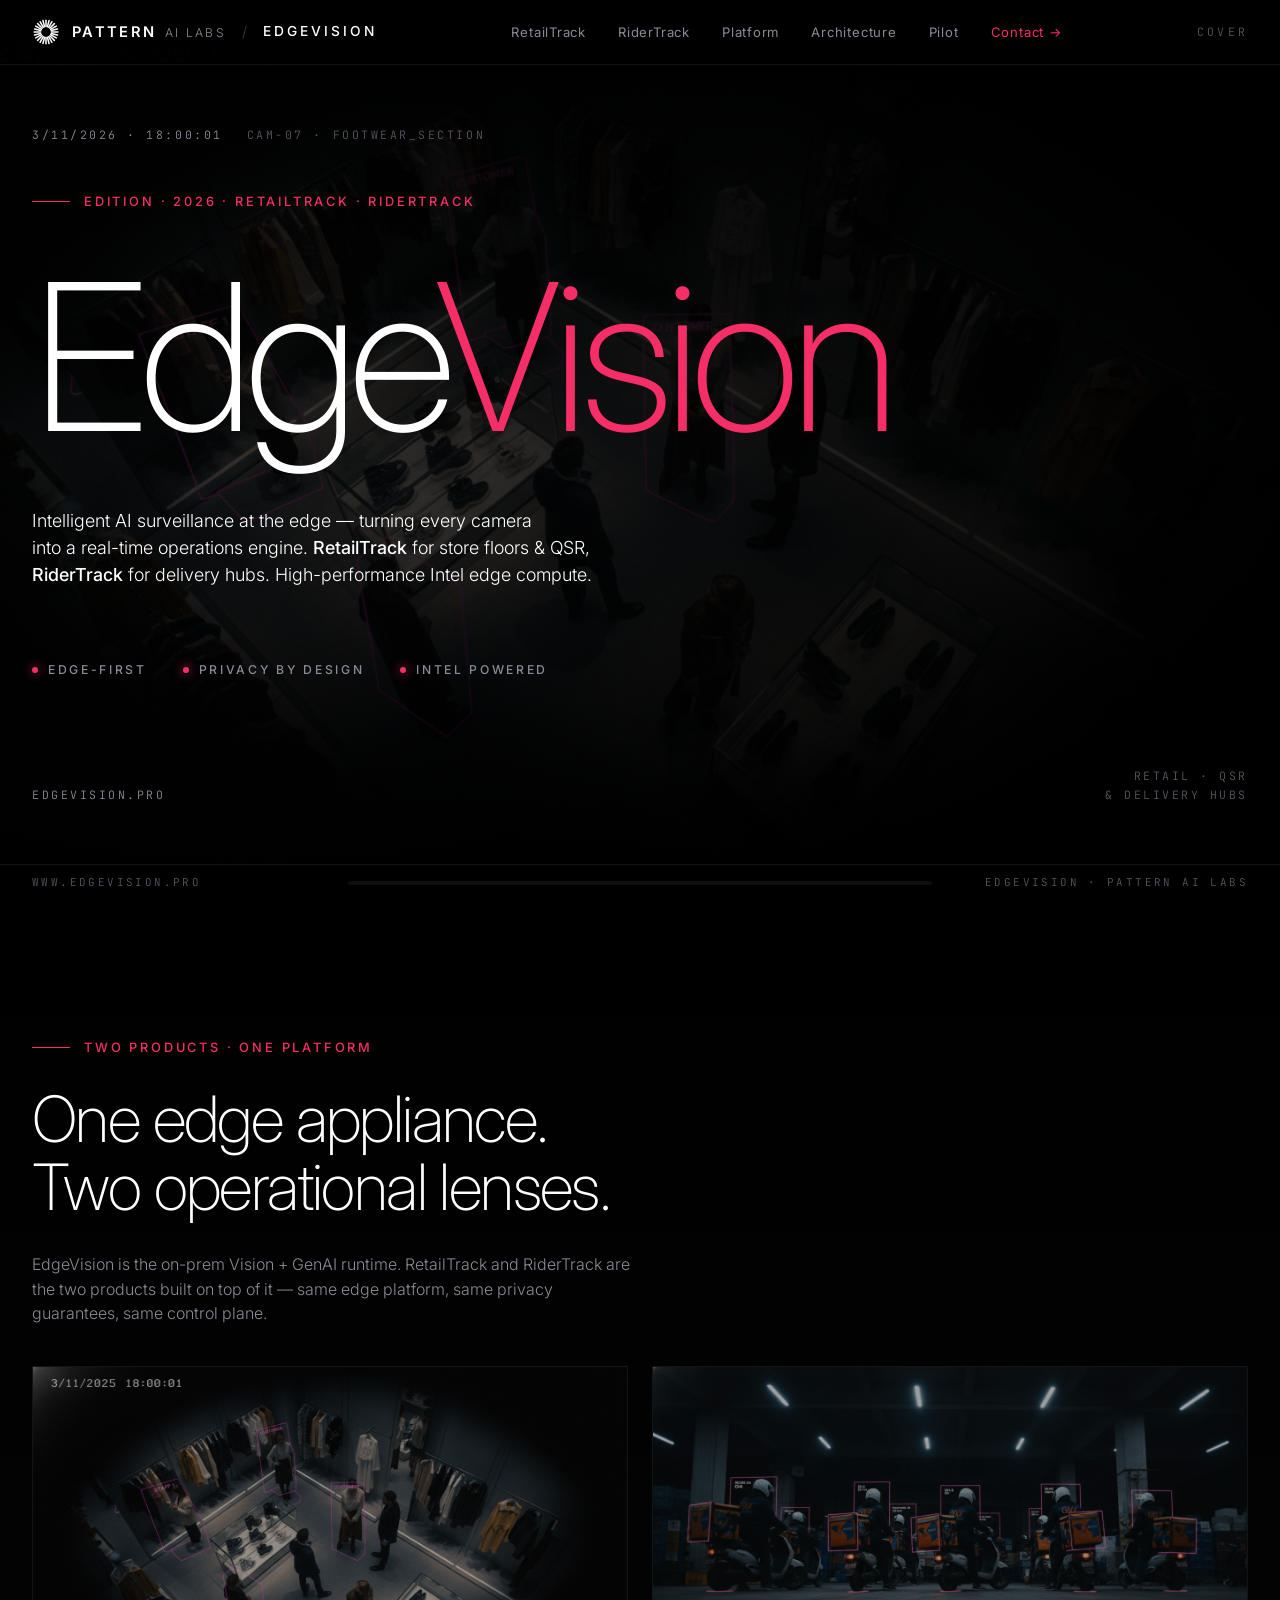
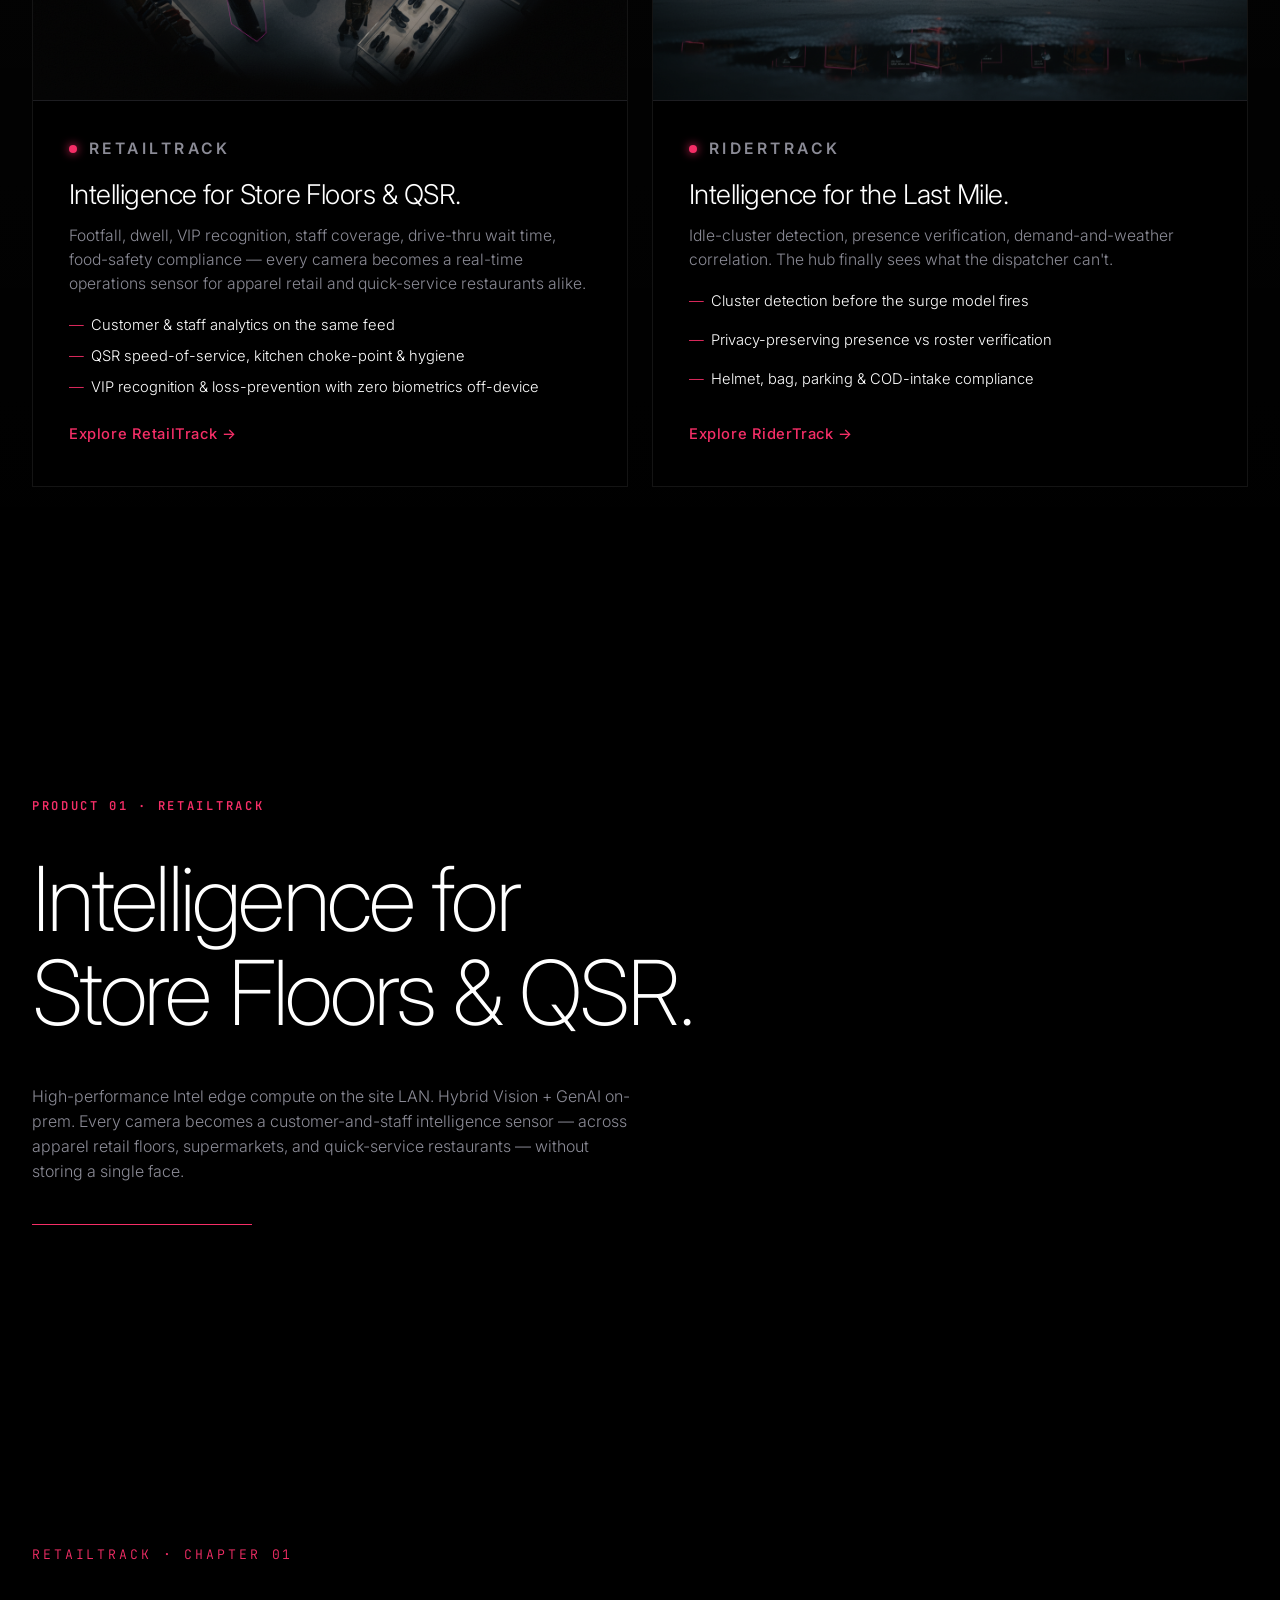
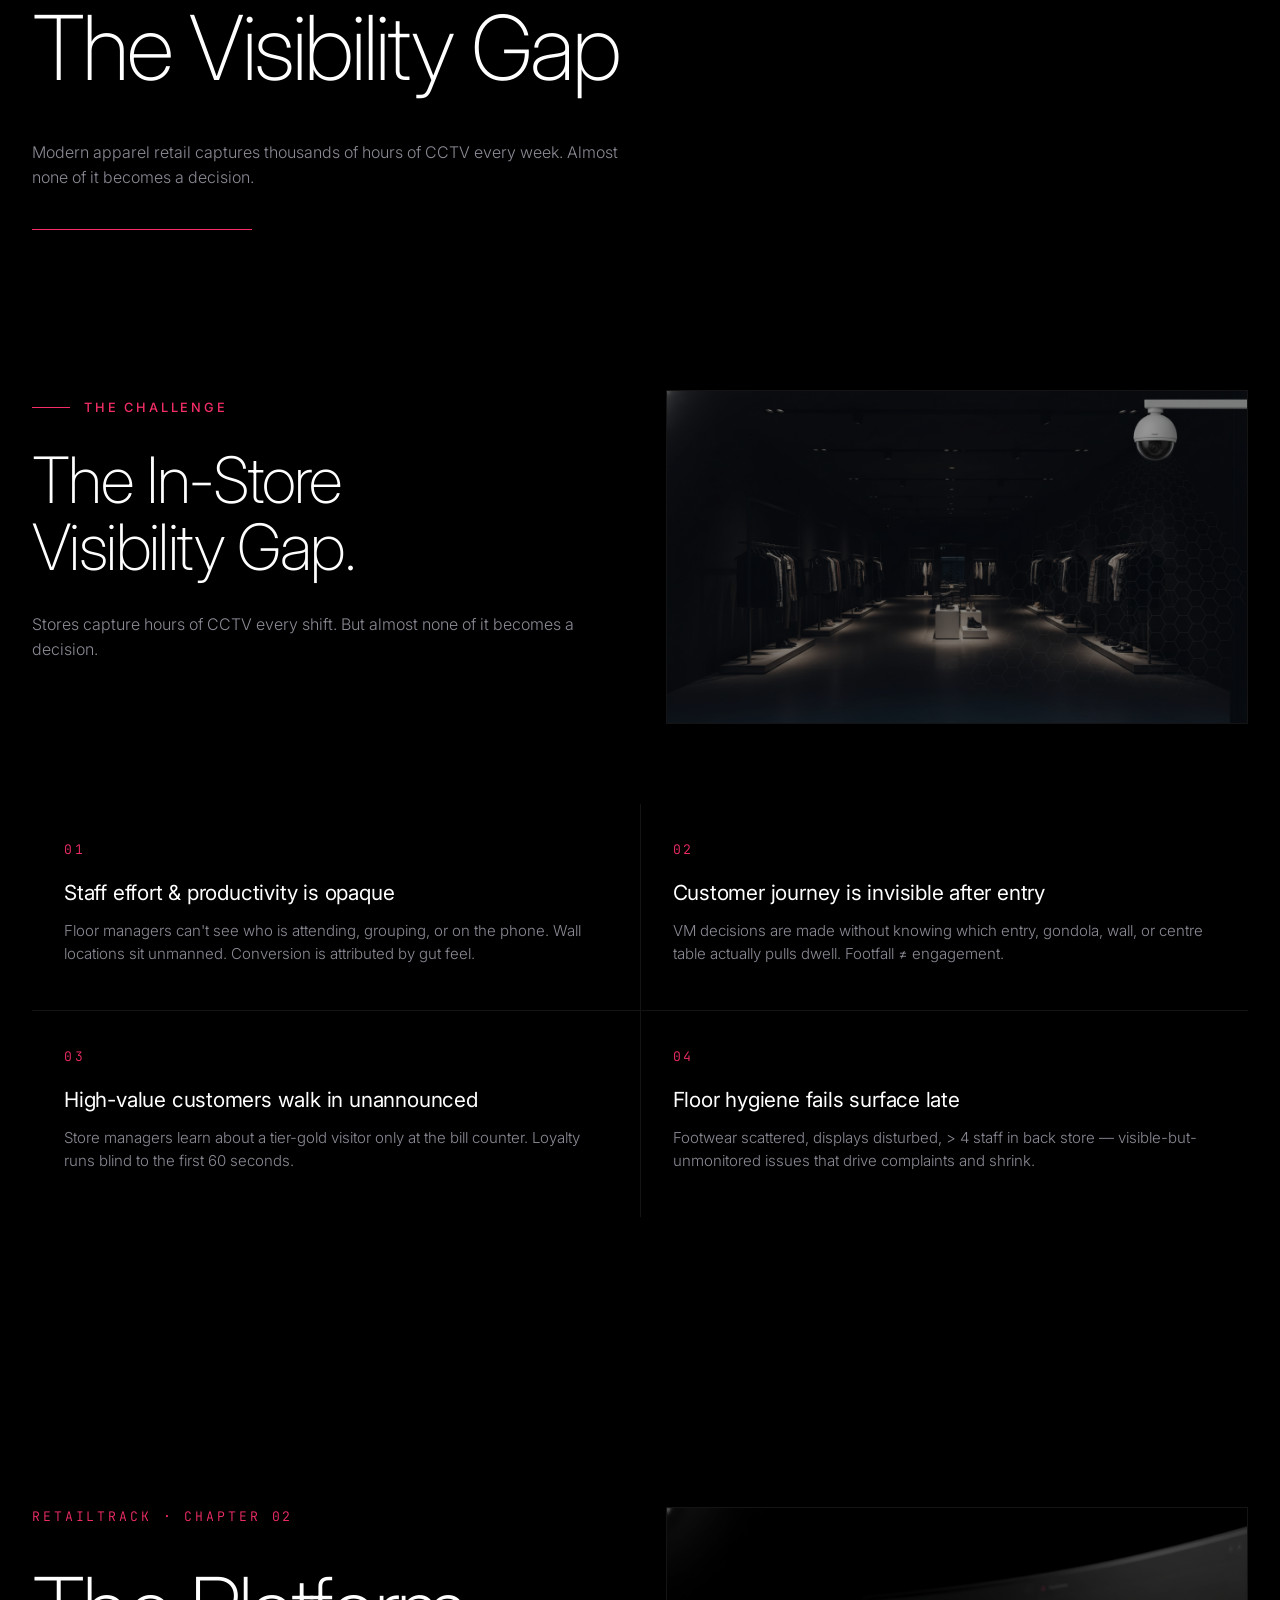
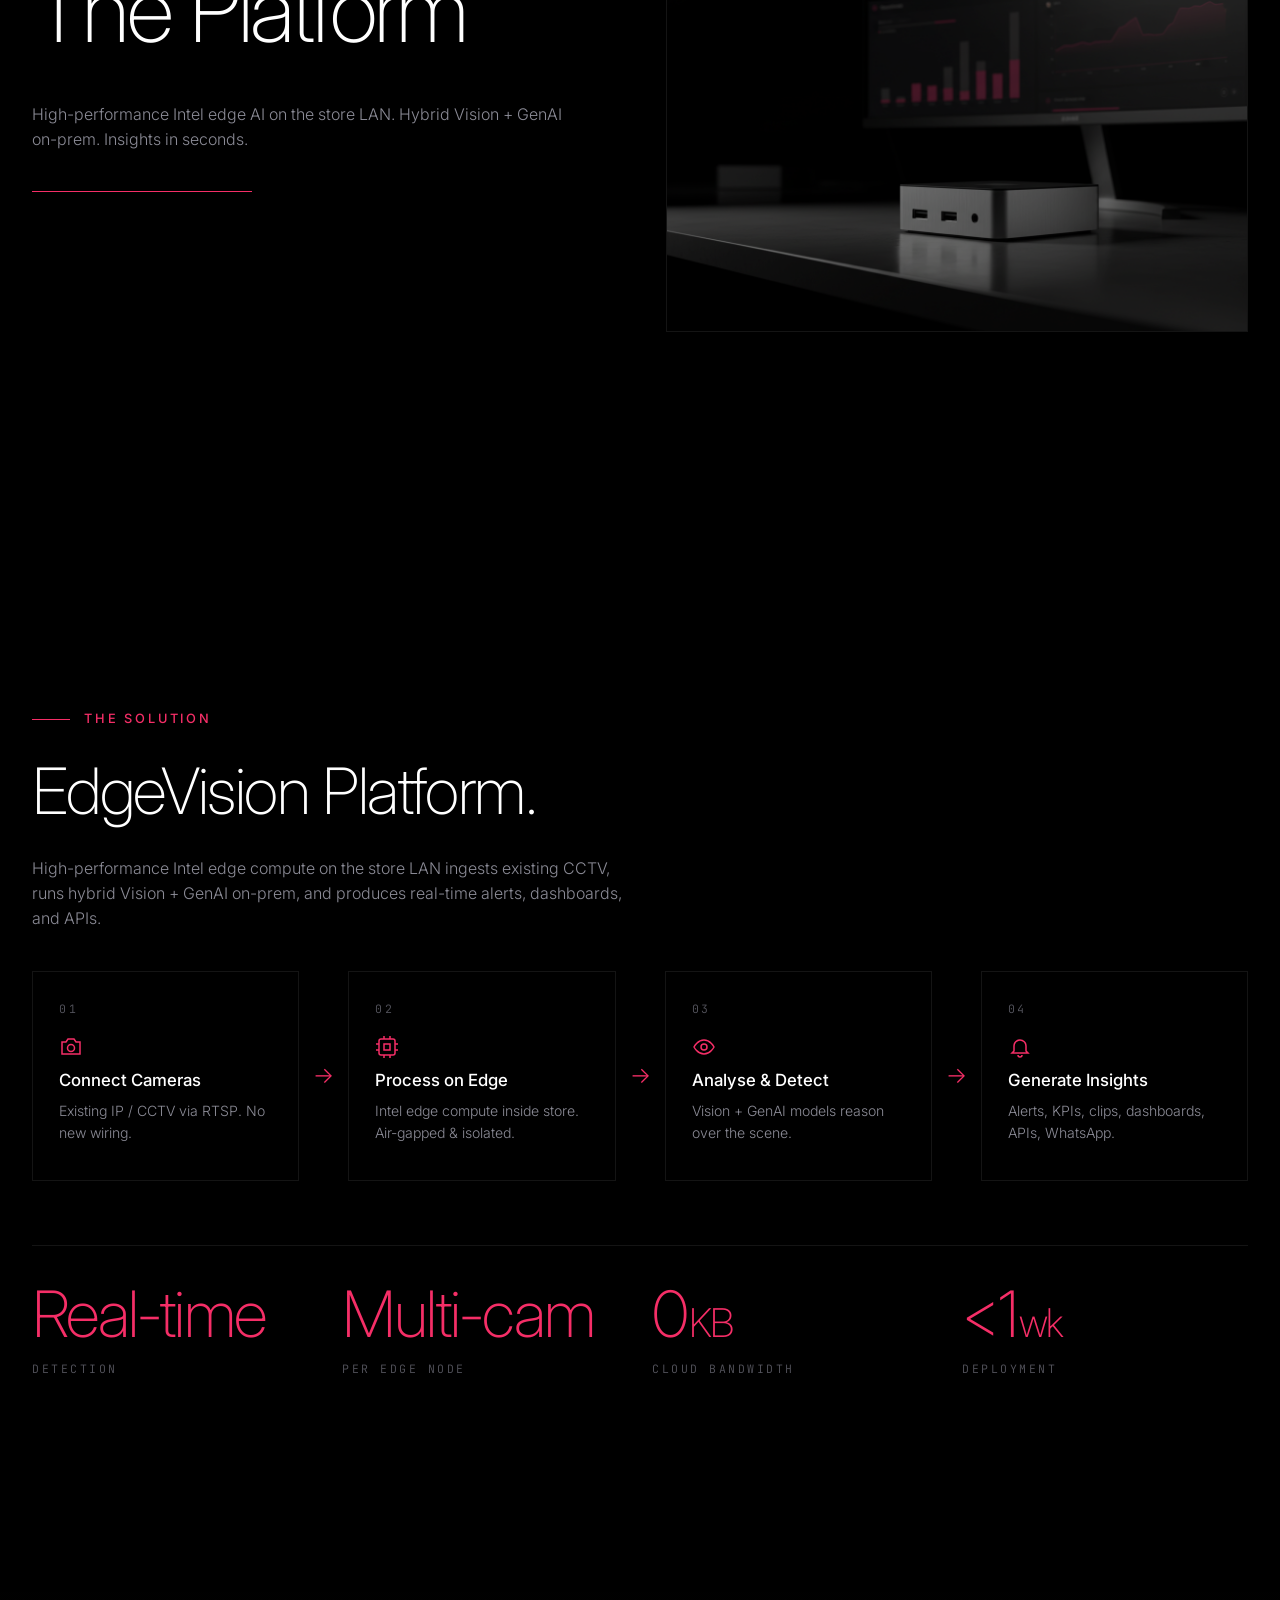
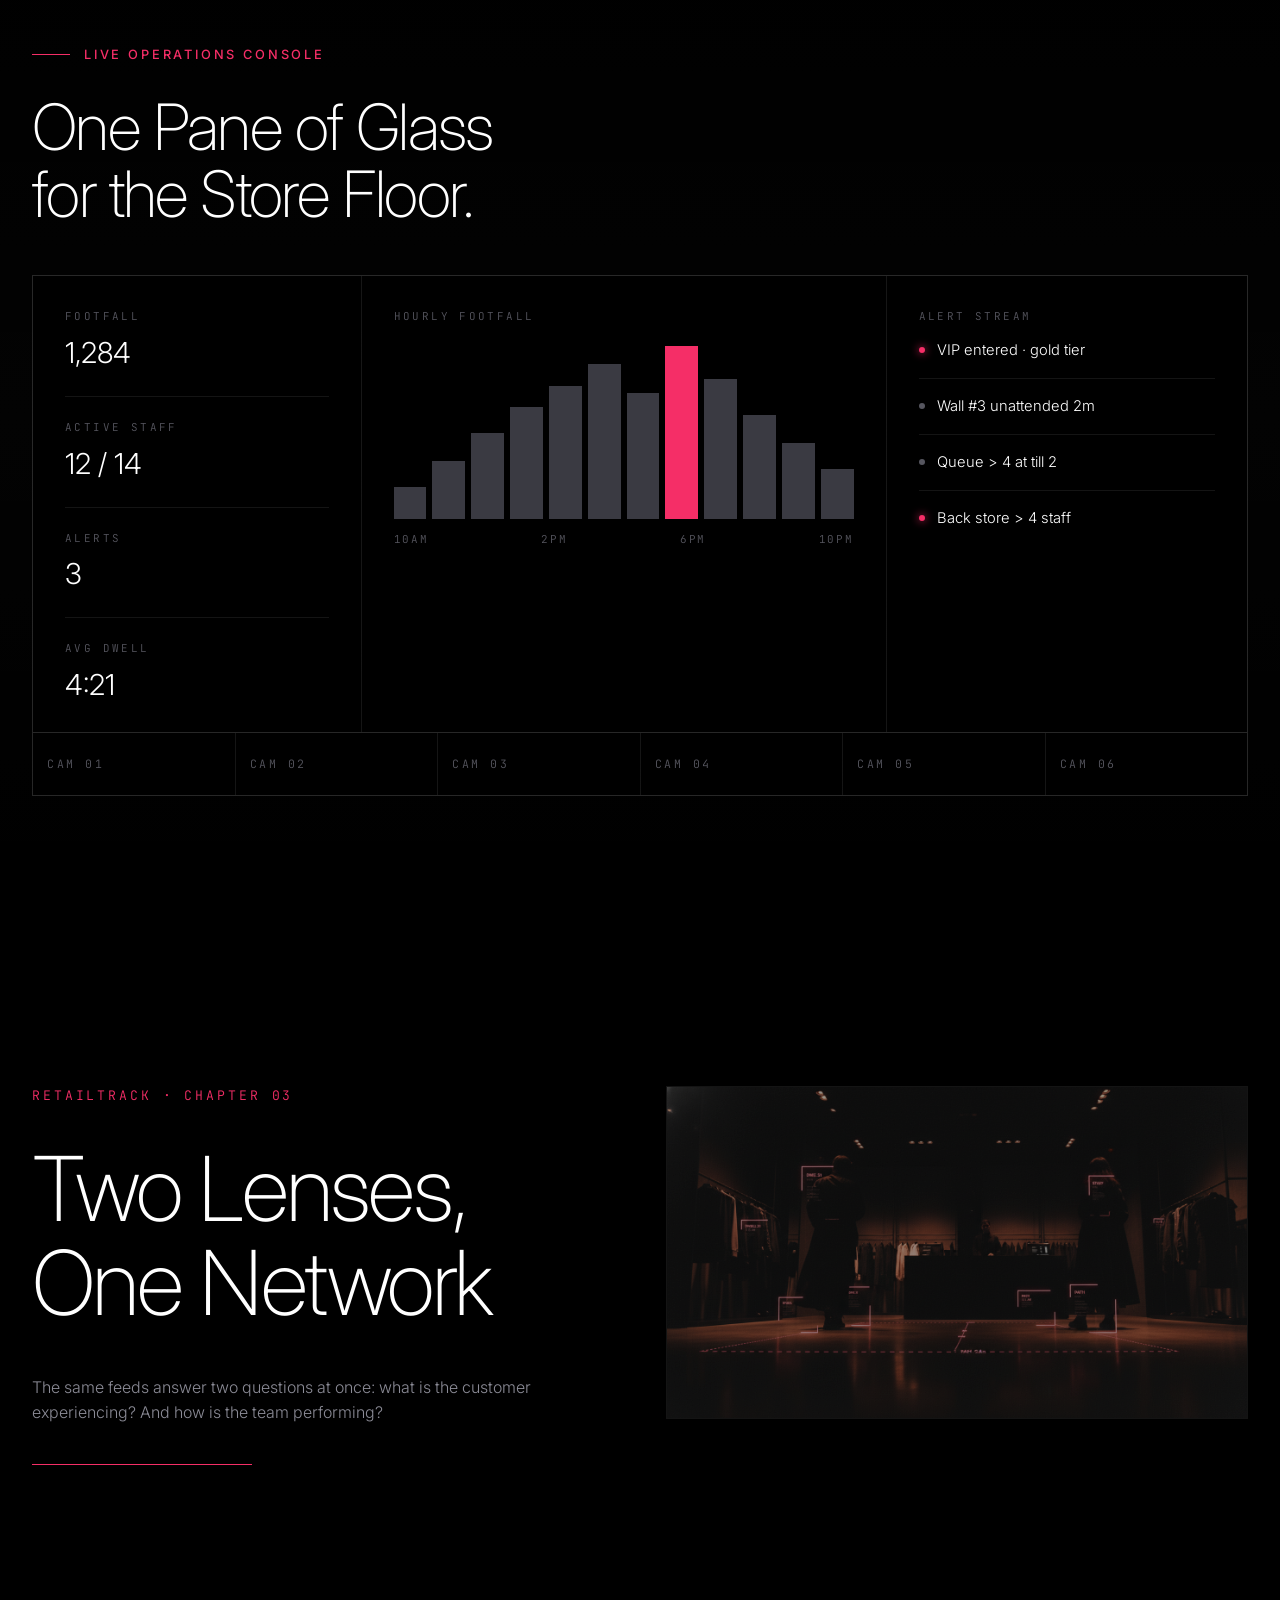
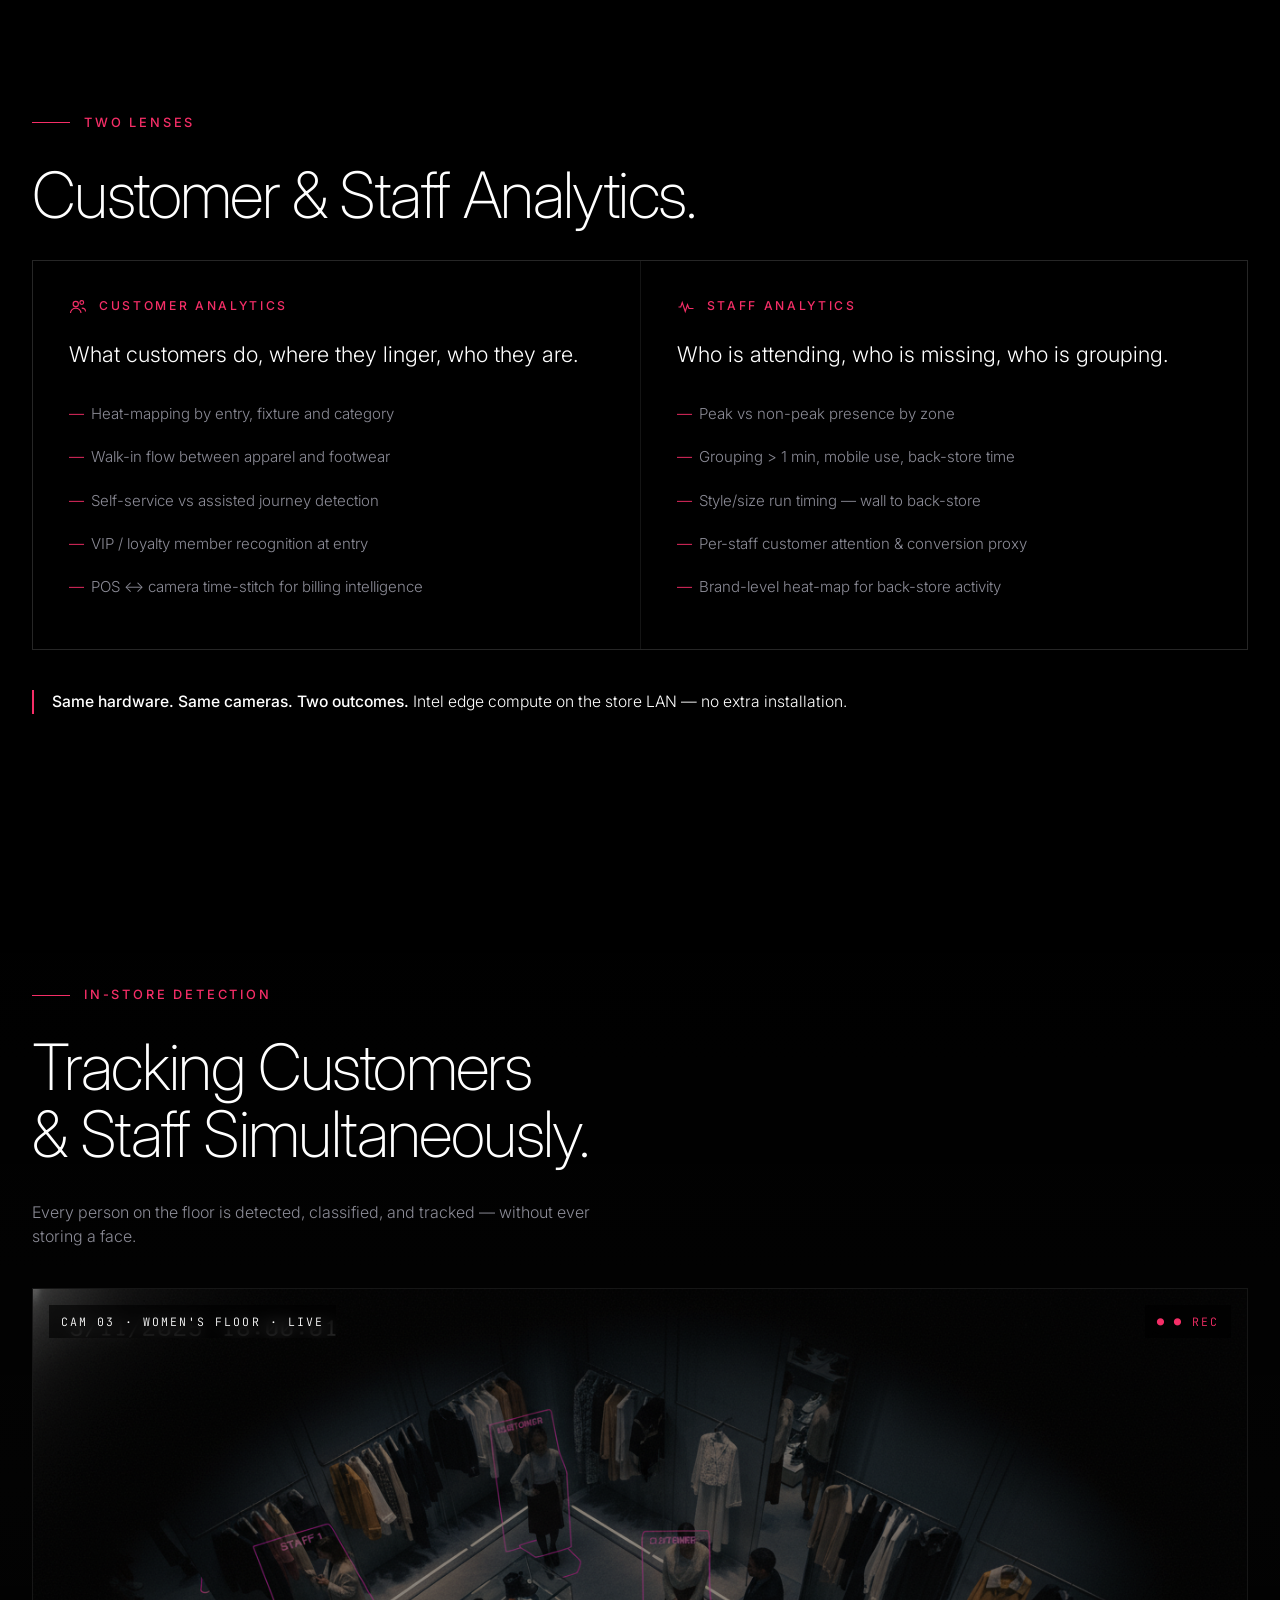
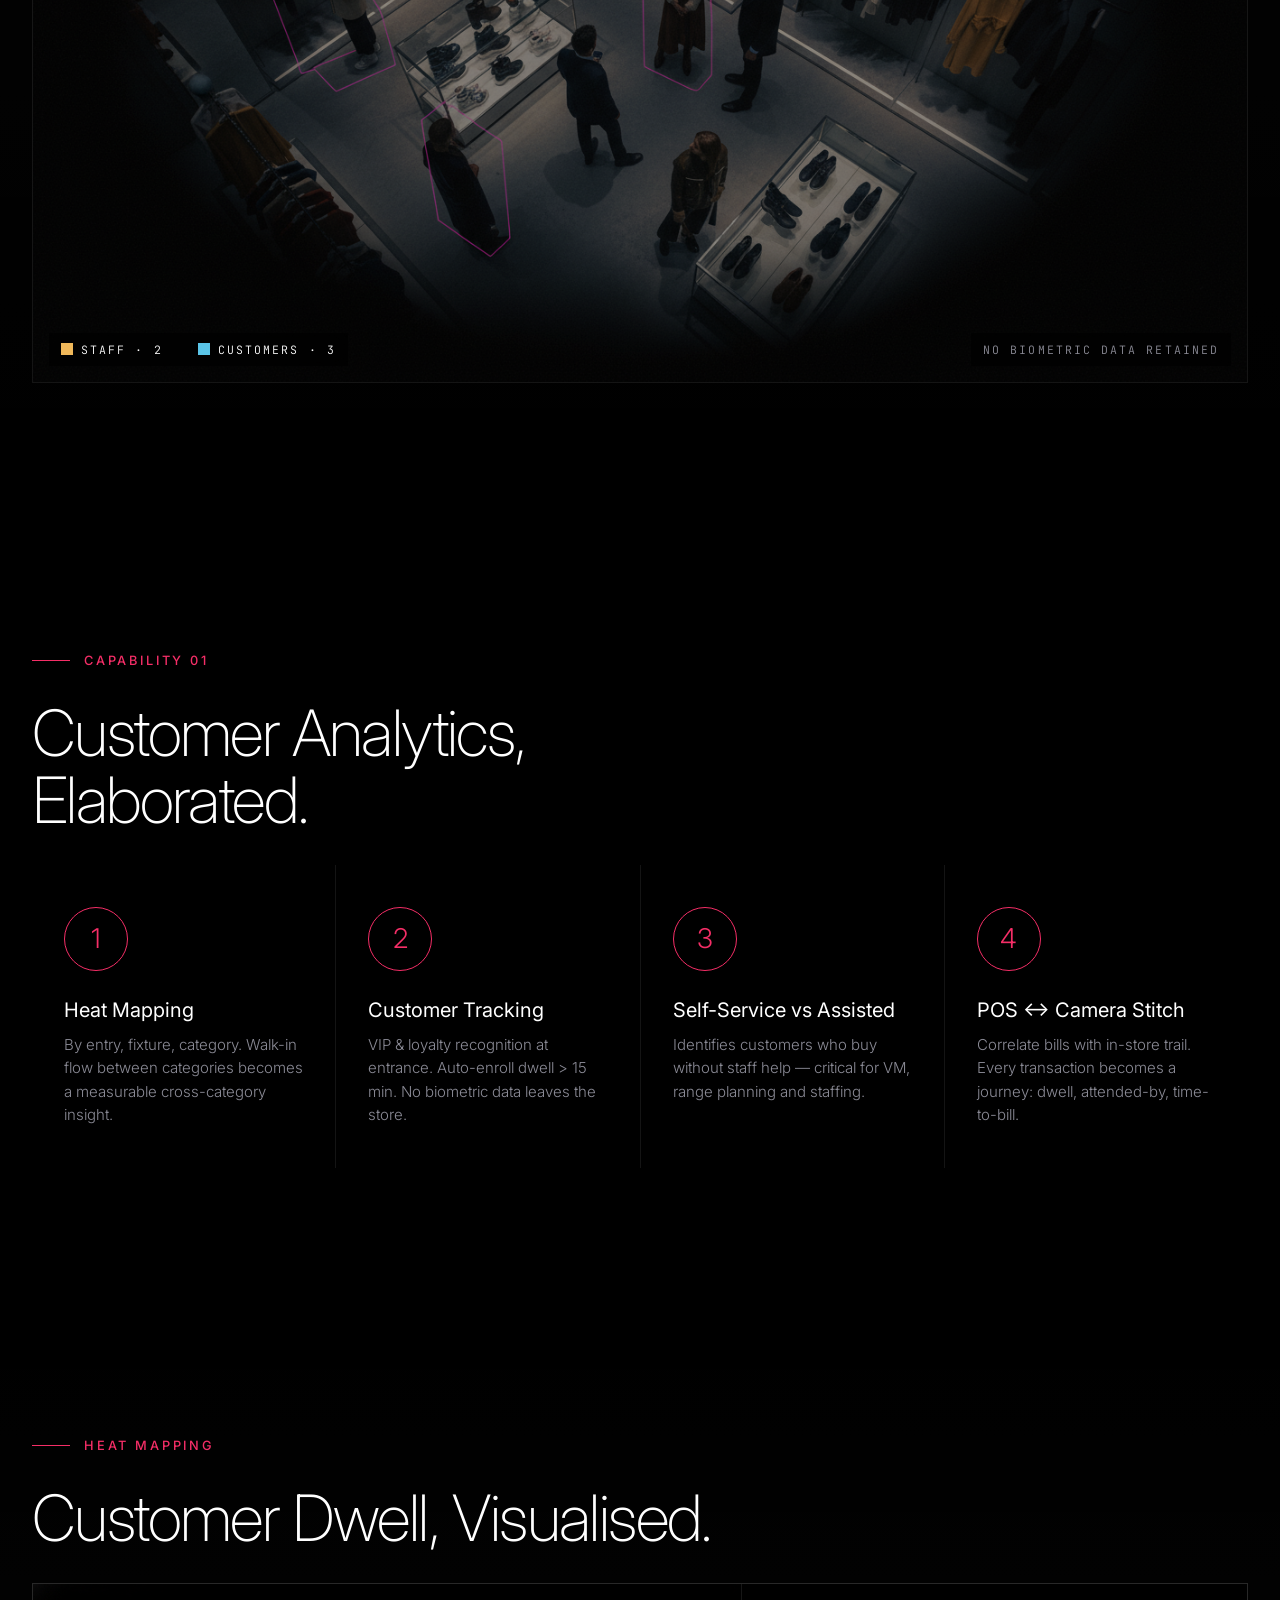
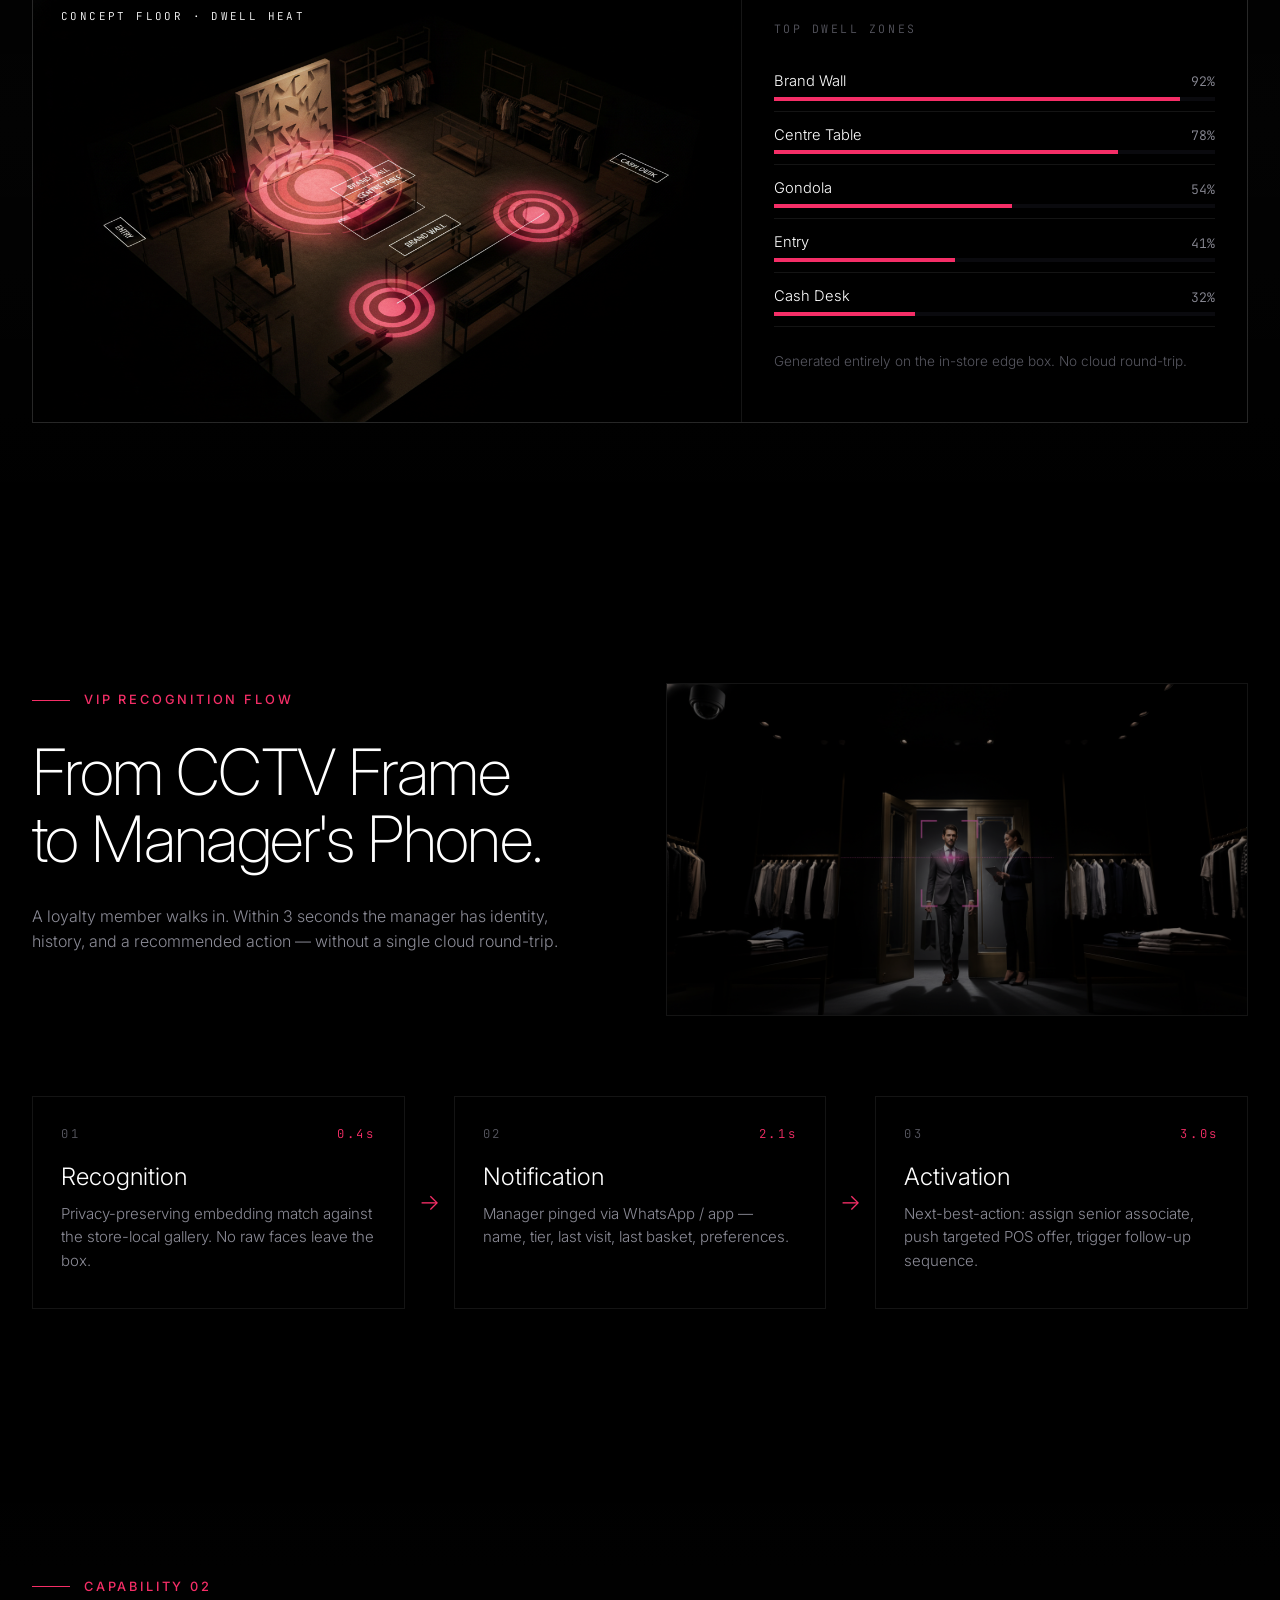
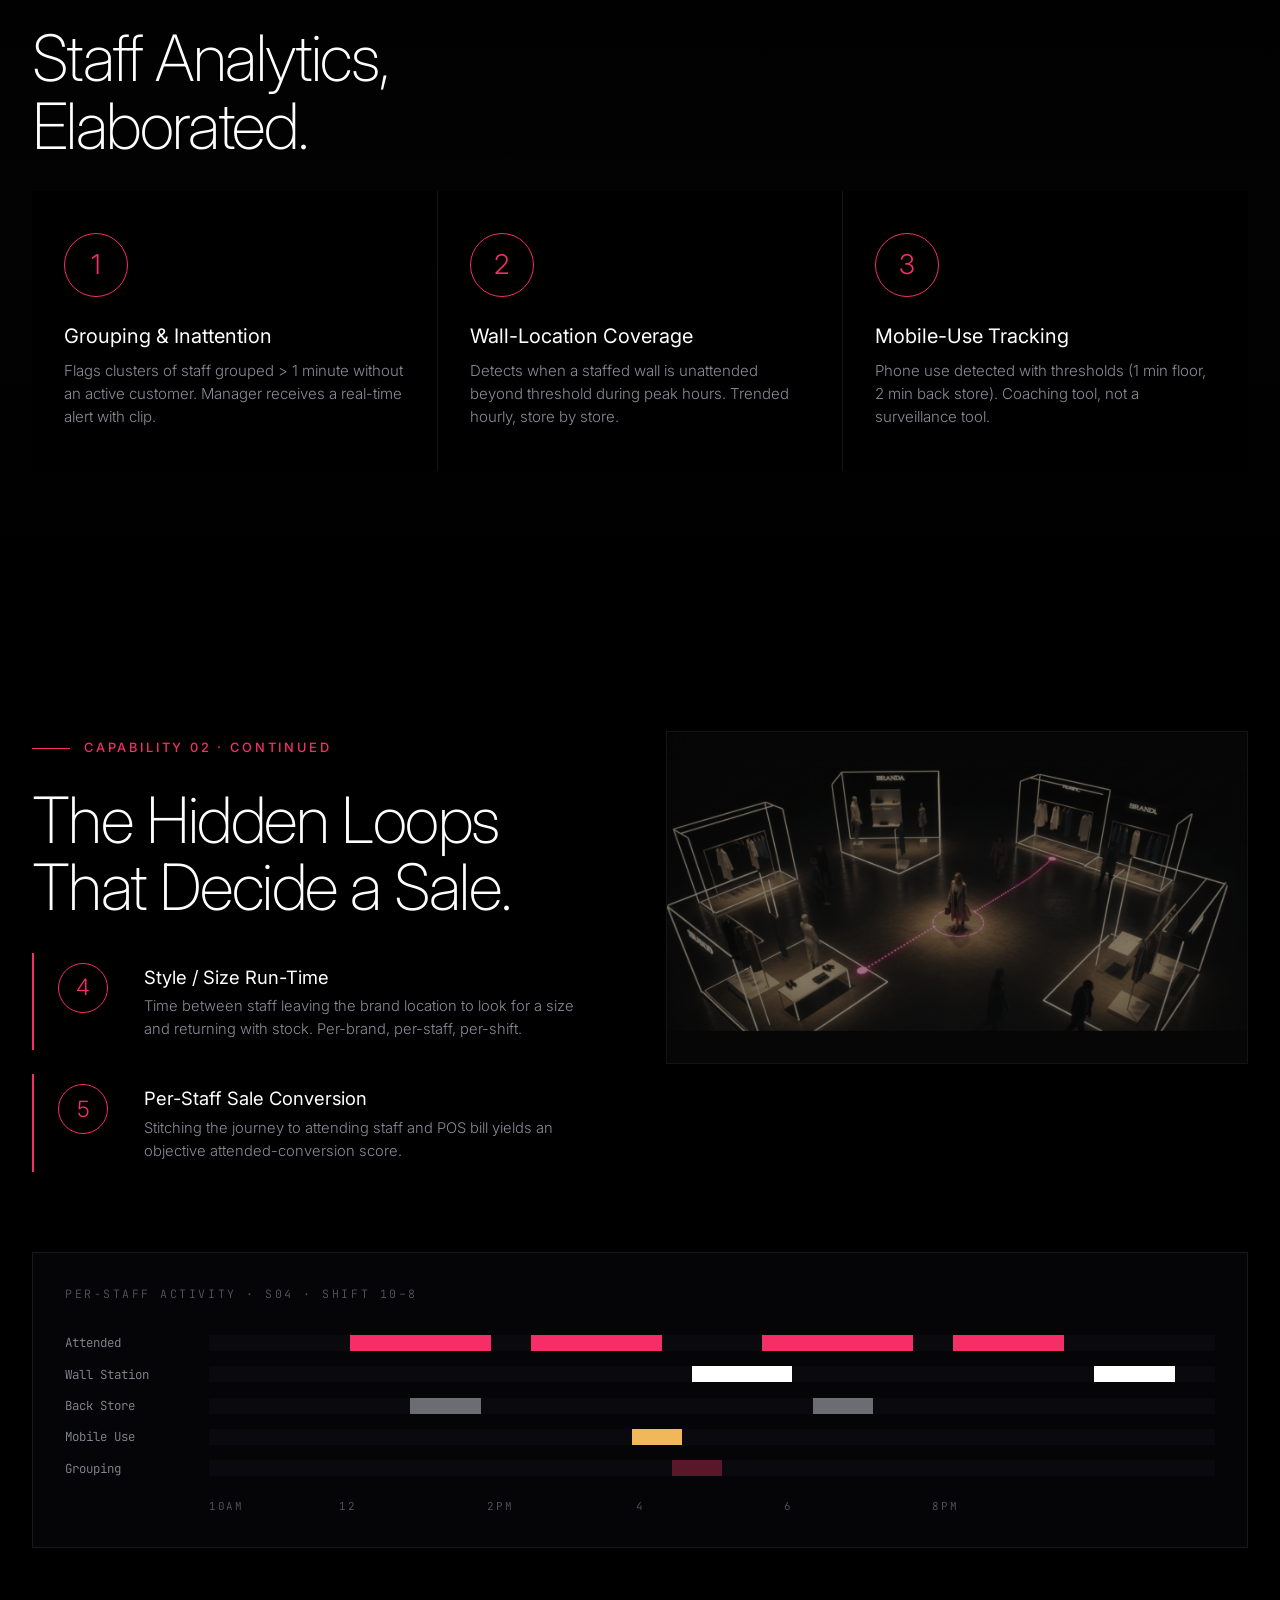
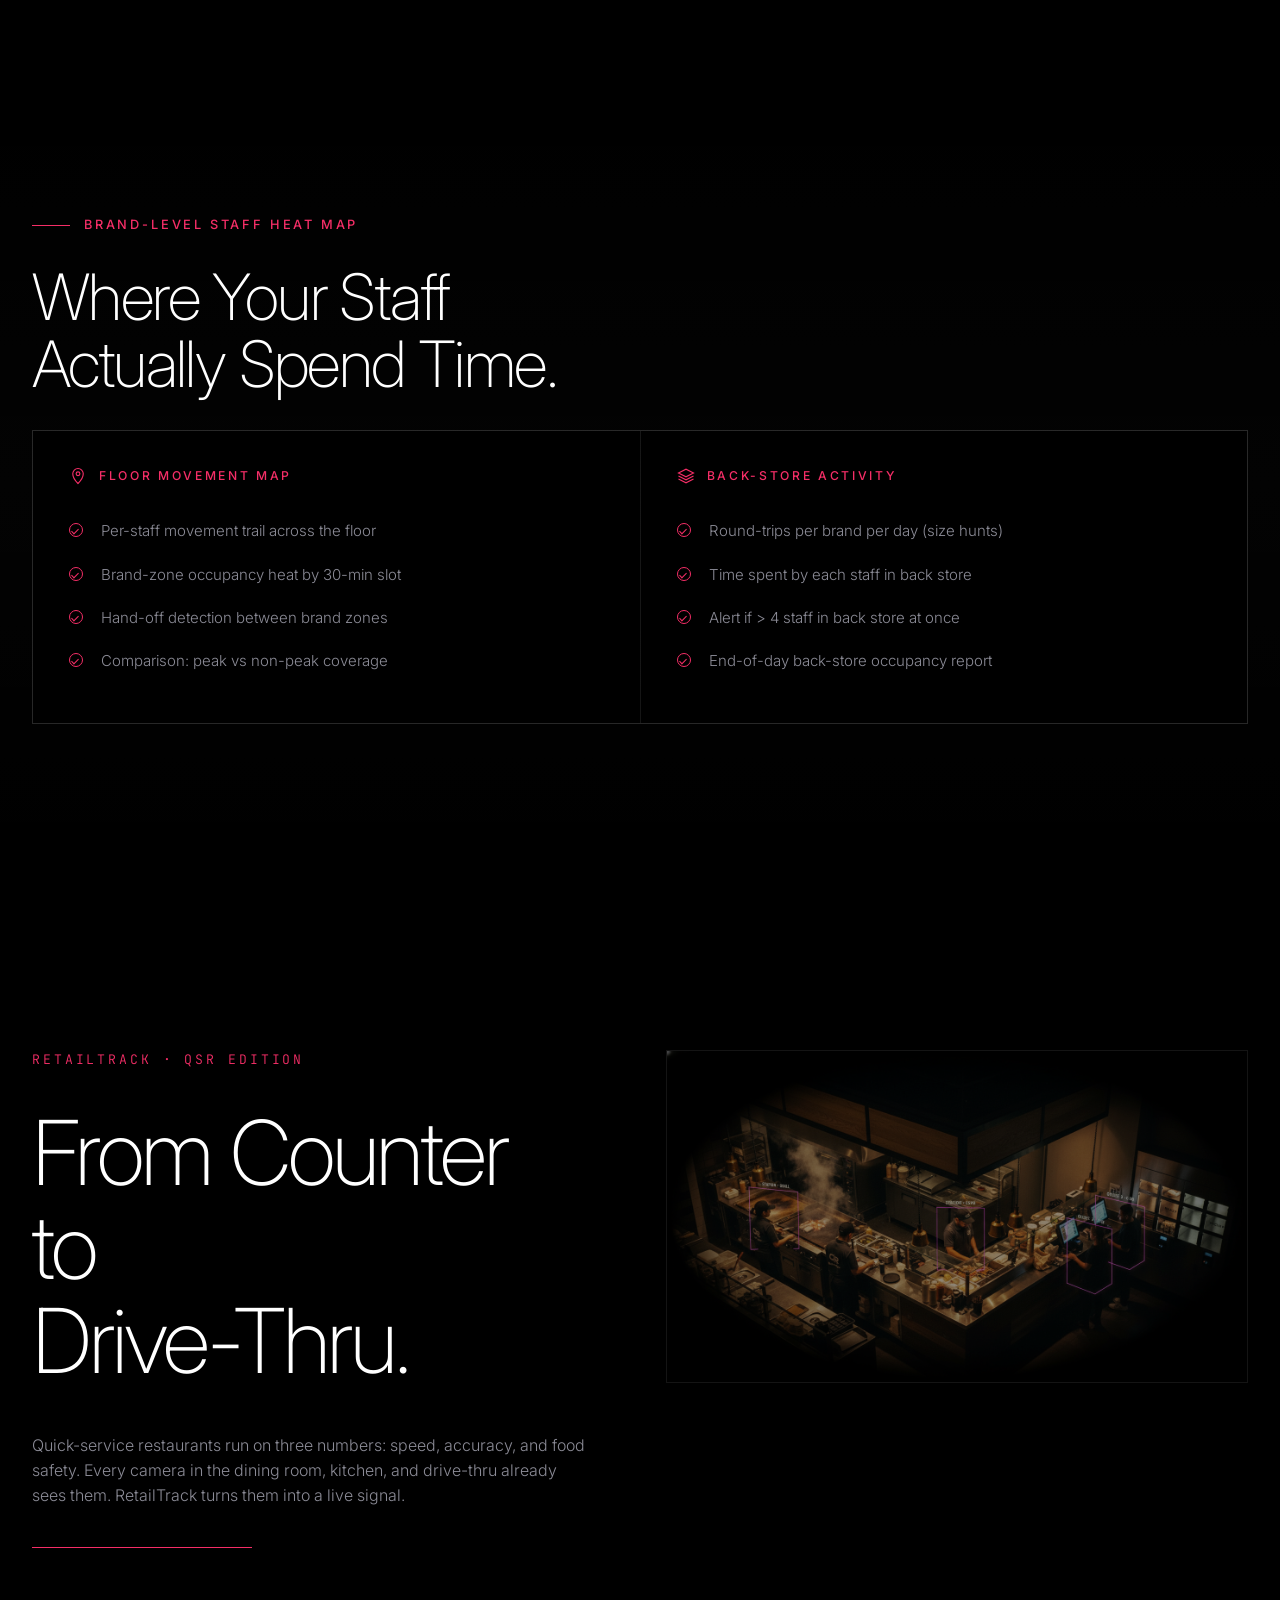
==== commit a6ce17f8: "Add QSR coverage to RetailTrack - Broaden RetailTrack positioning from apparel-only to "store floors" ====
--- a/index.html
+++ b/index.html
@@ -103,7 +103,7 @@
 
       <p class="hero__sub">
         Intelligent AI surveillance at the edge — turning every camera<br />
-        into a real-time operations engine. <b>RetailTrack</b> for store floors,<br />
+        into a real-time operations engine. <b>RetailTrack</b> for store floors &amp; QSR,<br />
         <b>RiderTrack</b> for delivery hubs. High-performance Intel edge compute.
       </p>
 
@@ -115,7 +115,7 @@
 
       <div class="hero__foot">
         <span class="hero__site">EDGEVISION.PRO</span>
-        <span class="hero__sigil">FOR RETAIL FLOORS<br/>&amp; DELIVERY HUBS</span>
+        <span class="hero__sigil">RETAIL · QSR<br/>&amp; DELIVERY HUBS</span>
       </div>
     </div>
   </section>
@@ -134,12 +134,12 @@
           </div>
           <div class="product-card__body">
             <p class="product-card__eye"><span></span> RETAILTRACK</p>
-            <h3>Intelligence for the Store Floor.</h3>
-            <p>Footfall, dwell, VIP recognition, staff coverage, hidden loops, hygiene — every camera on the floor becomes a real-time operations sensor.</p>
+            <h3>Intelligence for Store Floors &amp; QSR.</h3>
+            <p>Footfall, dwell, VIP recognition, staff coverage, drive-thru wait time, food-safety compliance — every camera becomes a real-time operations sensor for apparel retail and quick-service restaurants alike.</p>
             <ul class="product-card__feat">
               <li>Customer &amp; staff analytics on the same feed</li>
-              <li>VIP recognition in &lt; 3 s · zero biometrics off-device</li>
-              <li>Heat-map dwell, queue, hygiene &amp; loss-prevention</li>
+              <li>QSR speed-of-service, kitchen choke-point &amp; hygiene</li>
+              <li>VIP recognition &amp; loss-prevention with zero biometrics off-device</li>
             </ul>
             <span class="link">Explore RetailTrack →</span>
           </div>
@@ -173,8 +173,8 @@
   <section class="section chapter product-chapter" id="retailtrack" data-ctx="RETAILTRACK">
     <div class="container">
       <p class="chapter__num">PRODUCT 01 · RETAILTRACK</p>
-      <h2 class="display display--xl">Intelligence for<br/>the Store Floor.</h2>
-      <p class="lede">High-performance Intel edge compute on the store LAN. Hybrid Vision + GenAI on-prem. Every camera becomes a customer-and-staff intelligence sensor — without storing a single face.</p>
+      <h2 class="display display--xl">Intelligence for<br/>Store Floors &amp; QSR.</h2>
+      <p class="lede">High-performance Intel edge compute on the site LAN. Hybrid Vision + GenAI on-prem. Every camera becomes a customer-and-staff intelligence sensor — across apparel retail floors, supermarkets, and quick-service restaurants — without storing a single face.</p>
       <div class="chapter__rule"></div>
     </div>
   </section>
@@ -598,6 +598,117 @@
             <li>Time spent by each staff in back store</li>
             <li>Alert if &gt; 4 staff in back store at once</li>
             <li>End-of-day back-store occupancy report</li>
+          </ul>
+        </article>
+      </div>
+    </div>
+  </section>
+
+  <!-- ───────────── RETAILTRACK · QSR EDITION ───────────── -->
+  <section class="section chapter" data-ctx="RETAILTRACK · QSR EDITION">
+    <div class="container split chapter__split">
+      <div>
+        <p class="chapter__num">RETAILTRACK · QSR EDITION</p>
+        <h2 class="display display--xl">From Counter to<br/>Drive-Thru.</h2>
+        <p class="lede">Quick-service restaurants run on three numbers: speed, accuracy, and food safety. Every camera in the dining room, kitchen, and drive-thru already sees them. RetailTrack turns them into a live signal.</p>
+        <div class="chapter__rule"></div>
+      </div>
+      <div class="chapter__art">
+        <img src="/assets/images/qsr-counter.png" alt="A busy QSR counter and kitchen at evening with AI overlays on staff and customers" />
+      </div>
+    </div>
+  </section>
+
+  <section class="section section--tight" data-ctx="RETAILTRACK · QSR CAPABILITIES">
+    <div class="container">
+      <p class="eyebrow">QSR Capabilities</p>
+      <h2 class="display">Speed, Accuracy,<br/>Safety — Live.</h2>
+      <p class="lede">Three operational levers every QSR brand tracks weekly via spreadsheets and mystery-shopper audits. RetailTrack tracks them per-shift, per-station, per-car — automatically.</p>
+
+      <div class="circle-grid circle-grid--3">
+        <article class="circ">
+          <span class="circ__n">1</span>
+          <h3>Speed of Service</h3>
+          <p>Drive-thru wait time per lane, counter queue length, mobile-pickup dwell, time-to-first-bag — every daypart benchmarked against itself, not a corporate average.</p>
+        </article>
+        <article class="circ">
+          <span class="circ__n">2</span>
+          <h3>Kitchen Choke-Points</h3>
+          <p>Idle stations, expo bottleneck, fry-station coverage, grill hand-off delays — flagged the moment they exceed threshold, not after the rush has already cost a guest.</p>
+        </article>
+        <article class="circ">
+          <span class="circ__n">3</span>
+          <h3>Food Safety &amp; Hygiene</h3>
+          <p>Gloves, hairnets, handwash frequency, holding-time at the heat lamp, spillage detection — scene-aware checks with low false-positive, ready for the next FSSAI / health audit.</p>
+        </article>
+      </div>
+    </div>
+  </section>
+
+  <section class="section" data-ctx="RETAILTRACK · DRIVE-THRU">
+    <div class="container split">
+      <div class="split__copy">
+        <p class="eyebrow">Drive-Thru Operations</p>
+        <h2 class="display">Every Lane.<br/>Every Car. Every Second.</h2>
+        <p class="lede">The drive-thru is the single biggest revenue line at most QSR sites — and the hardest to measure without a manager standing in the lot. RetailTrack instruments it end-to-end on the cameras you already have.</p>
+        <ul class="dashlist">
+          <li>Live per-lane queue length &amp; wait time</li>
+          <li>Order-board → handoff-window timing per car</li>
+          <li>Pull-forward, blocked-lane &amp; "driver not served" alerts</li>
+          <li>Lane-utilisation balance during peak hours</li>
+          <li>Daypart vs forecast adherence</li>
+        </ul>
+      </div>
+      <div class="split__media">
+        <img src="/assets/images/qsr-drivethru.png" alt="A dusk drive-thru lane with cars queued and magenta AI overlays tracking wait times" />
+      </div>
+    </div>
+  </section>
+
+  <section class="section section--alt section--tight" data-ctx="RETAILTRACK · QSR LONG TAIL">
+    <div class="container">
+      <p class="eyebrow">More Out-of-the-Box · QSR</p>
+      <h2 class="display">Every Camera,<br/>Every Service Window.</h2>
+
+      <div class="num-grid num-grid--4">
+        <article class="num-card num-card--brand">
+          <span class="num-card__n">01</span>
+          <h3>Counter &amp; Kiosk</h3>
+          <ul class="dotlist">
+            <li>Queue length vs labour deployed by daypart</li>
+            <li>Self-order kiosk abandonment &amp; completion rate</li>
+            <li>Greeter / smile-at-window compliance</li>
+            <li>Mobile-order pickup-bay dwell &amp; handoff</li>
+          </ul>
+        </article>
+        <article class="num-card num-card--brand">
+          <span class="num-card__n">02</span>
+          <h3>Kitchen &amp; Holding</h3>
+          <ul class="dotlist">
+            <li>Station coverage per shift (grill · fry · expo)</li>
+            <li>Hot-hold &amp; cold-hold zone compliance</li>
+            <li>Order assembly time &amp; bagging accuracy</li>
+            <li>Wipe-down cadence between rushes</li>
+          </ul>
+        </article>
+        <article class="num-card num-card--brand">
+          <span class="num-card__n">03</span>
+          <h3>Cleanliness &amp; Safety</h3>
+          <ul class="dotlist">
+            <li>Dining-area spillage &amp; tray-bus cadence</li>
+            <li>Restroom check cadence vs schedule</li>
+            <li>Slip-and-fall hazard auto-flagging</li>
+            <li>End-of-day closing-audit photo trail</li>
+          </ul>
+        </article>
+        <article class="num-card num-card--brand">
+          <span class="num-card__n">04</span>
+          <h3>Compliance &amp; Audit</h3>
+          <ul class="dotlist">
+            <li>PPE: gloves · hairnet · apron per station</li>
+            <li>Handwash frequency vs corporate SOP</li>
+            <li>Camera health &amp; obstruction monitoring</li>
+            <li>Daily / weekly executive summary email</li>
           </ul>
         </article>
       </div>
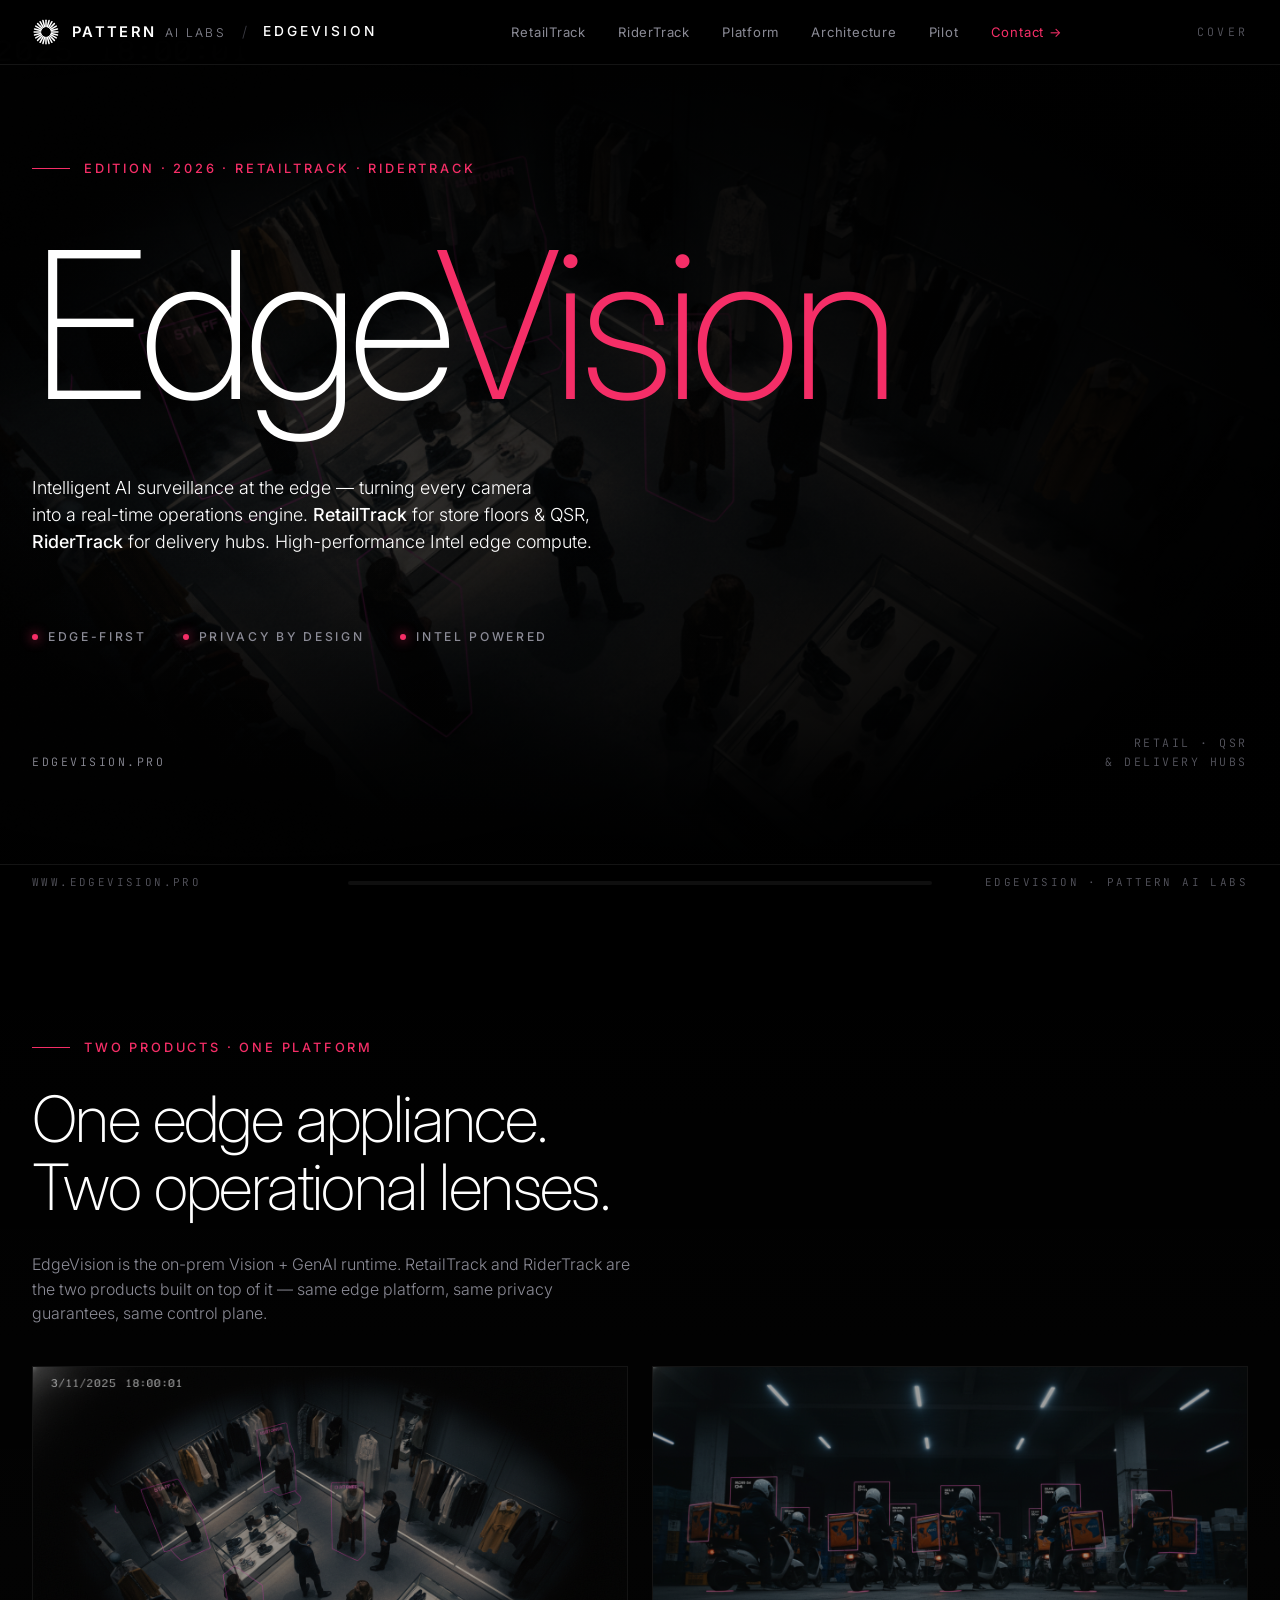
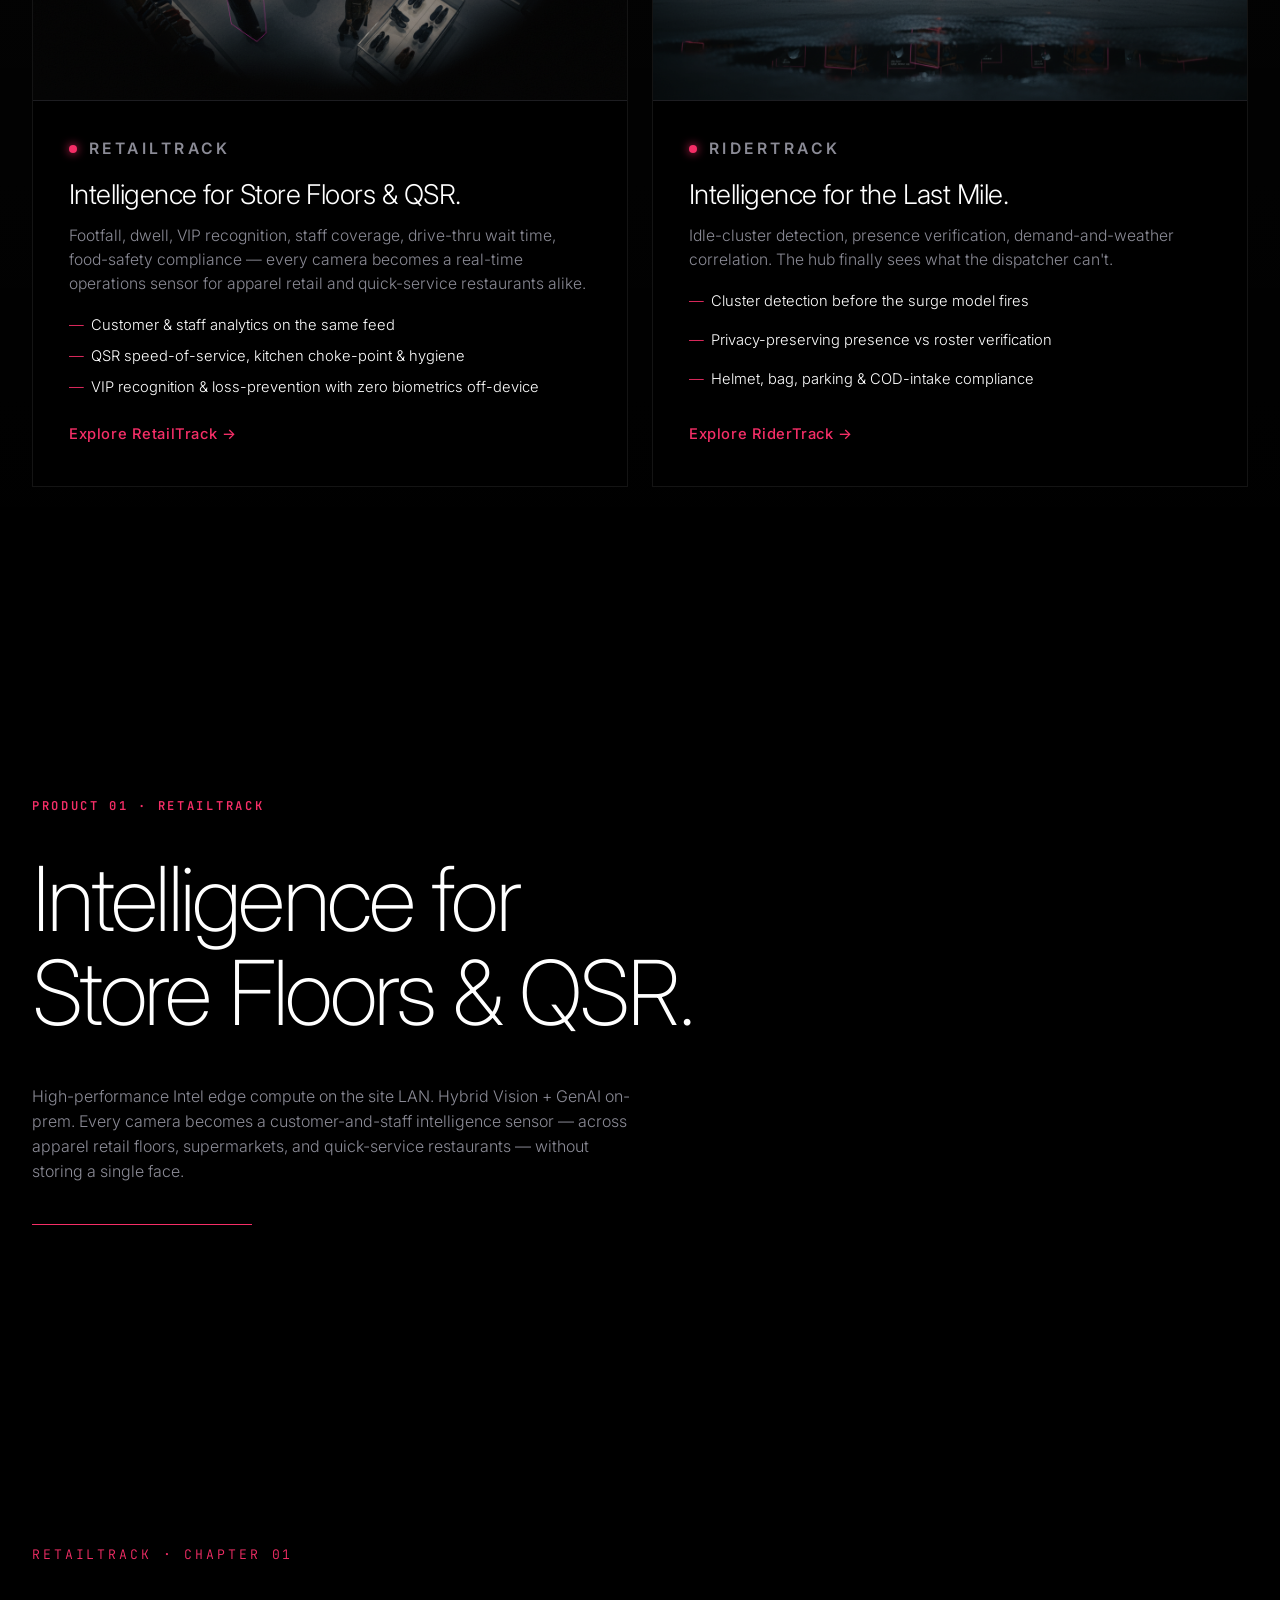
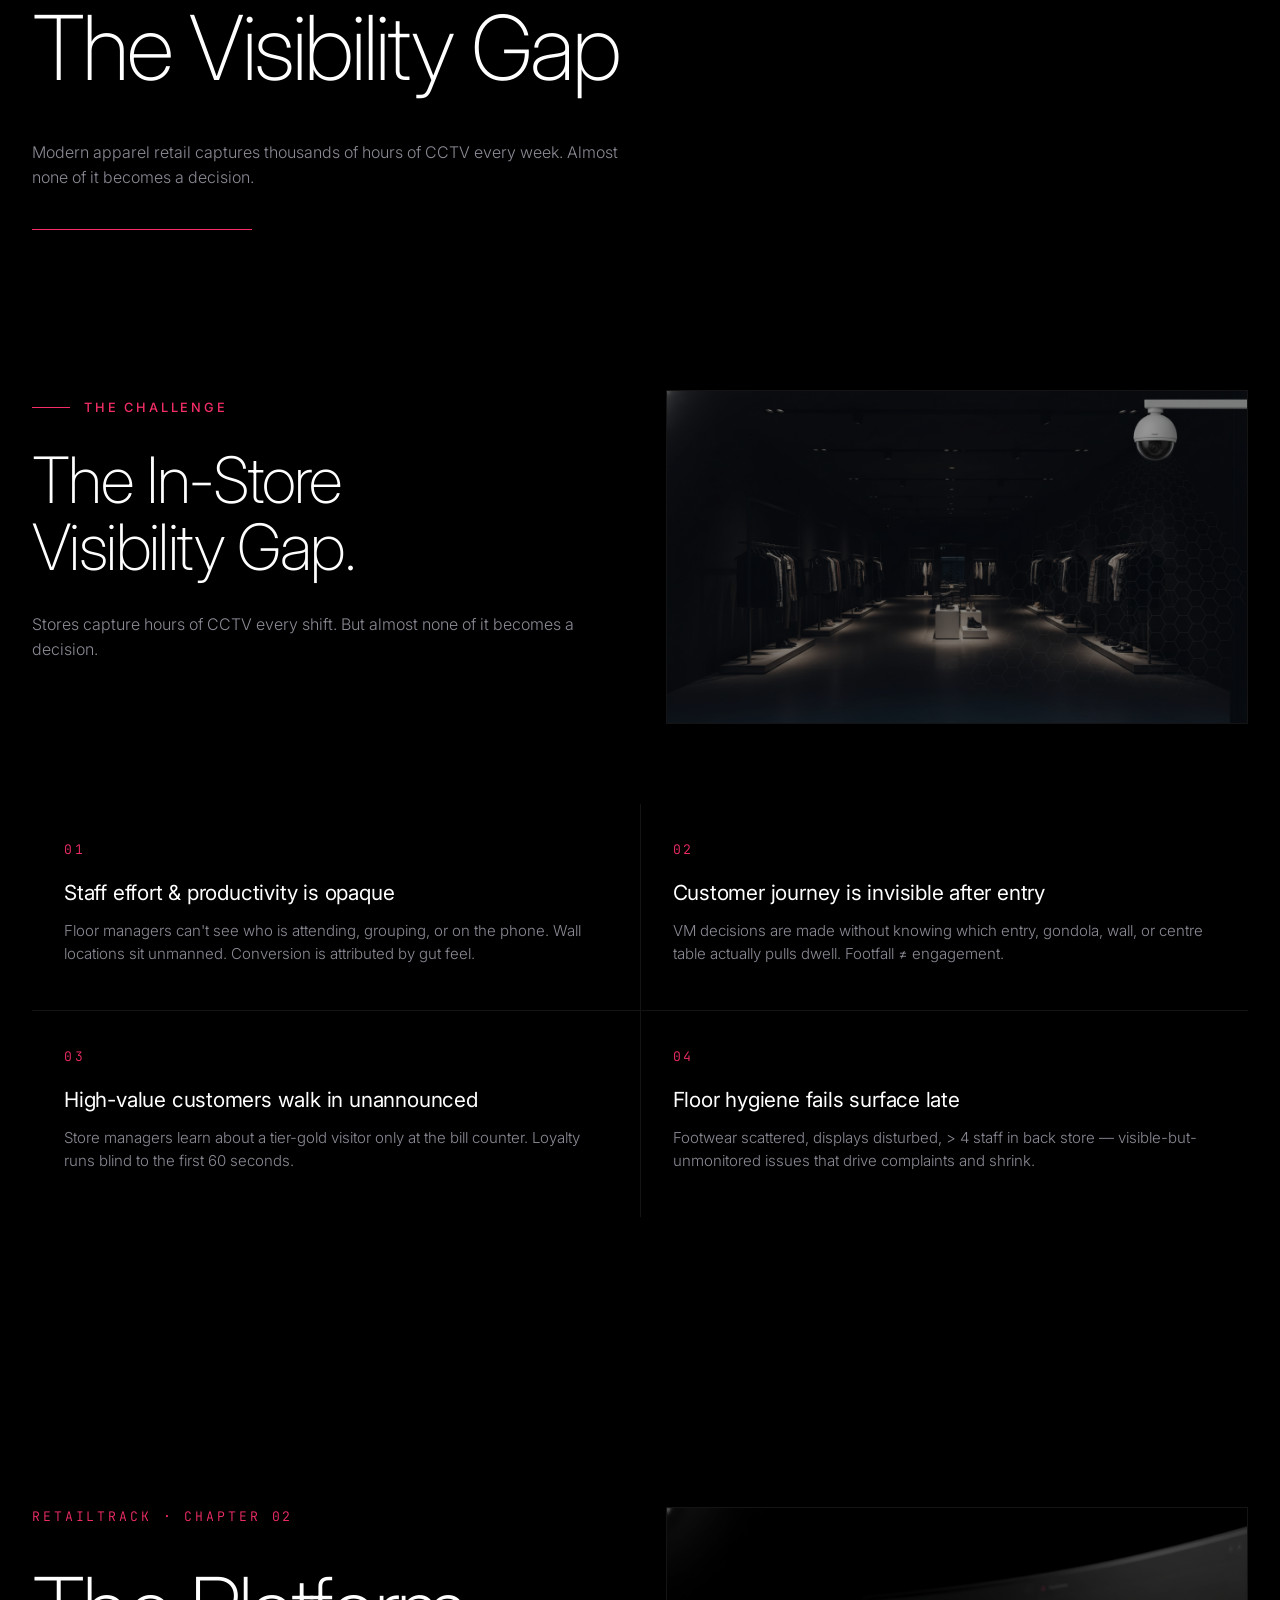
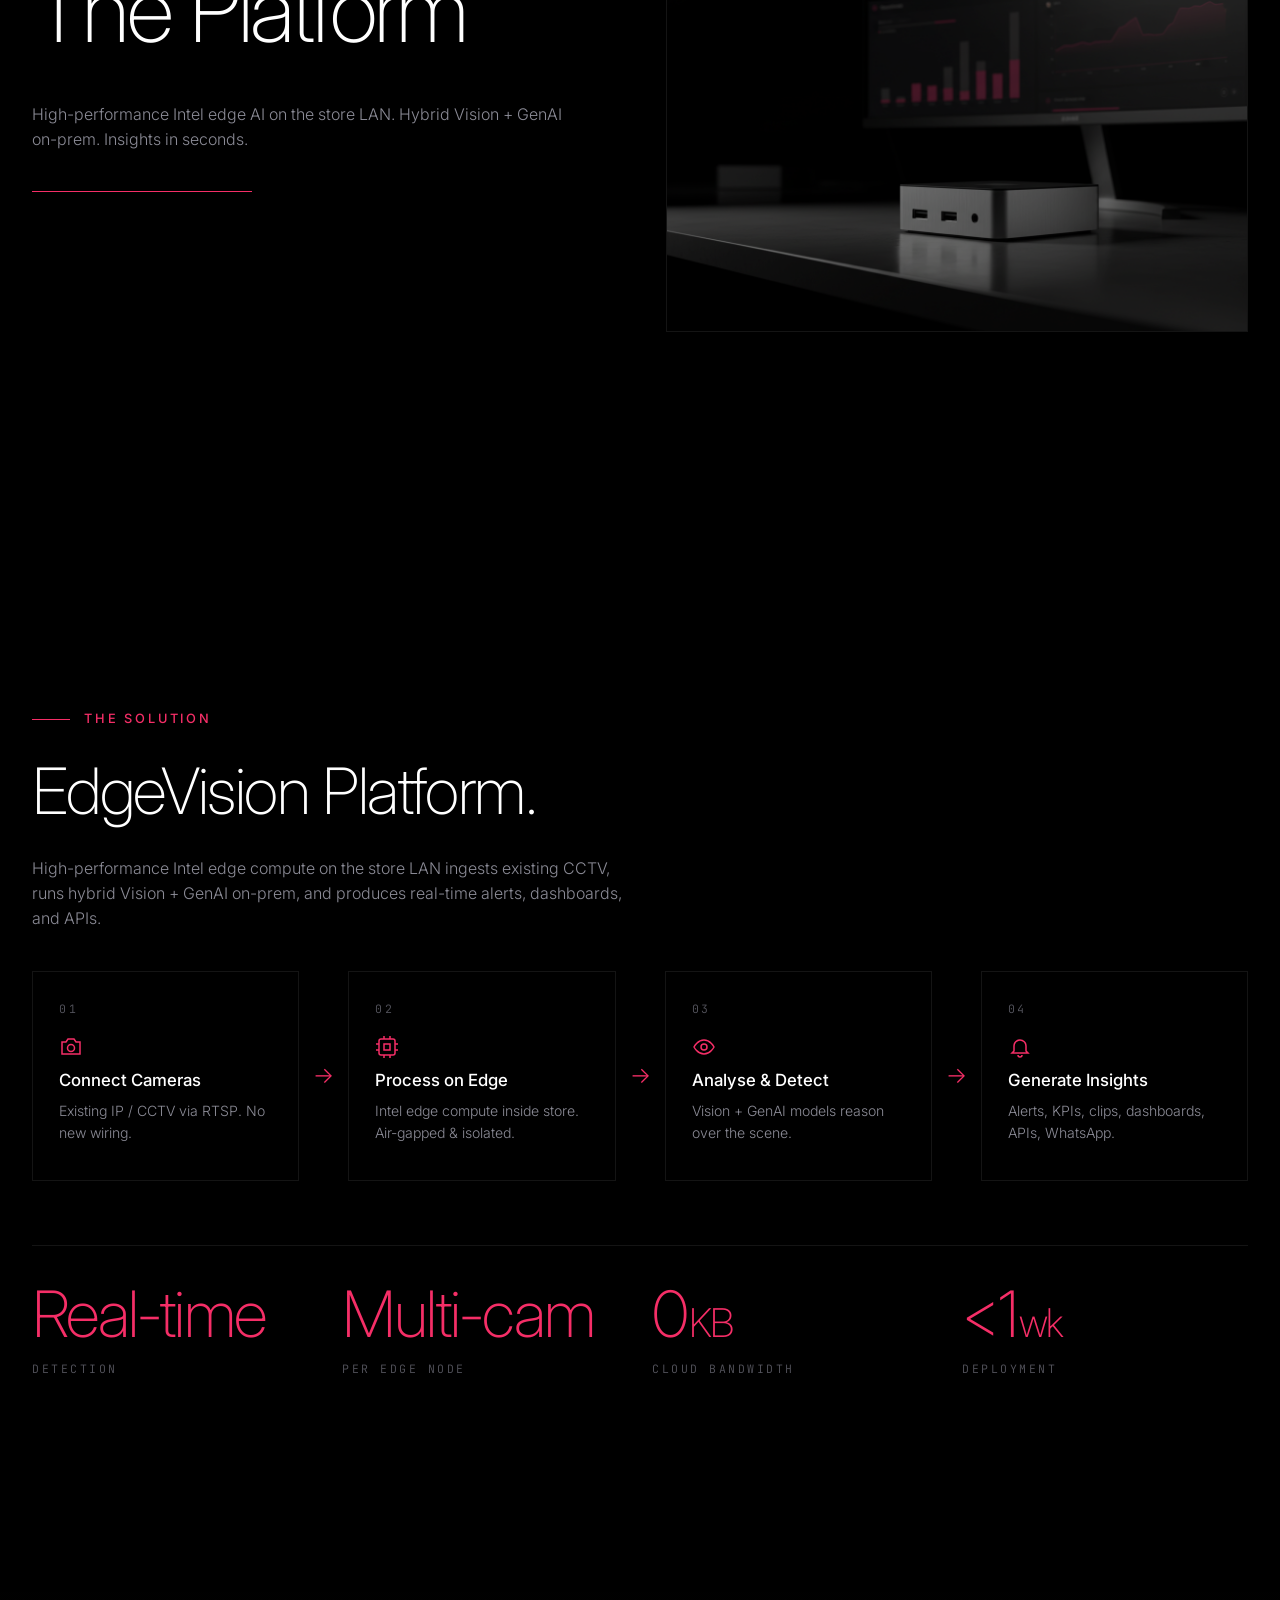
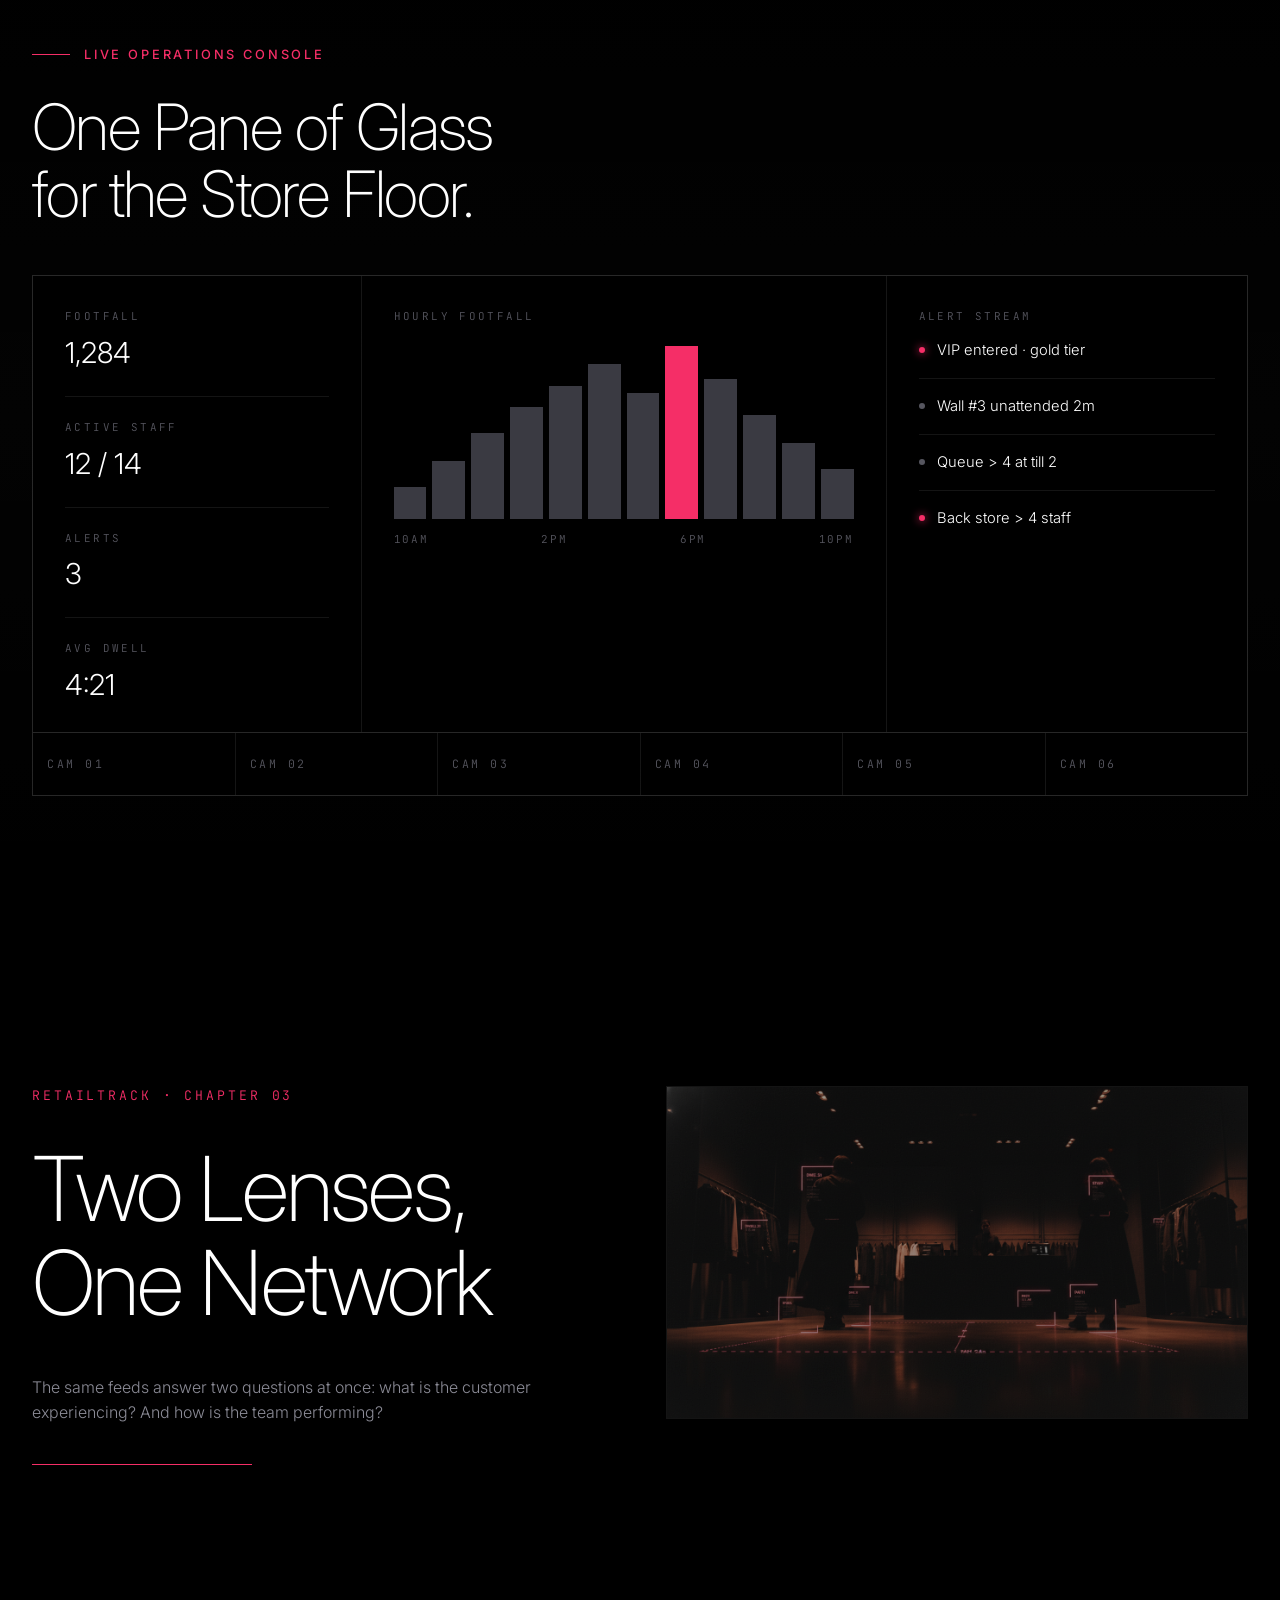
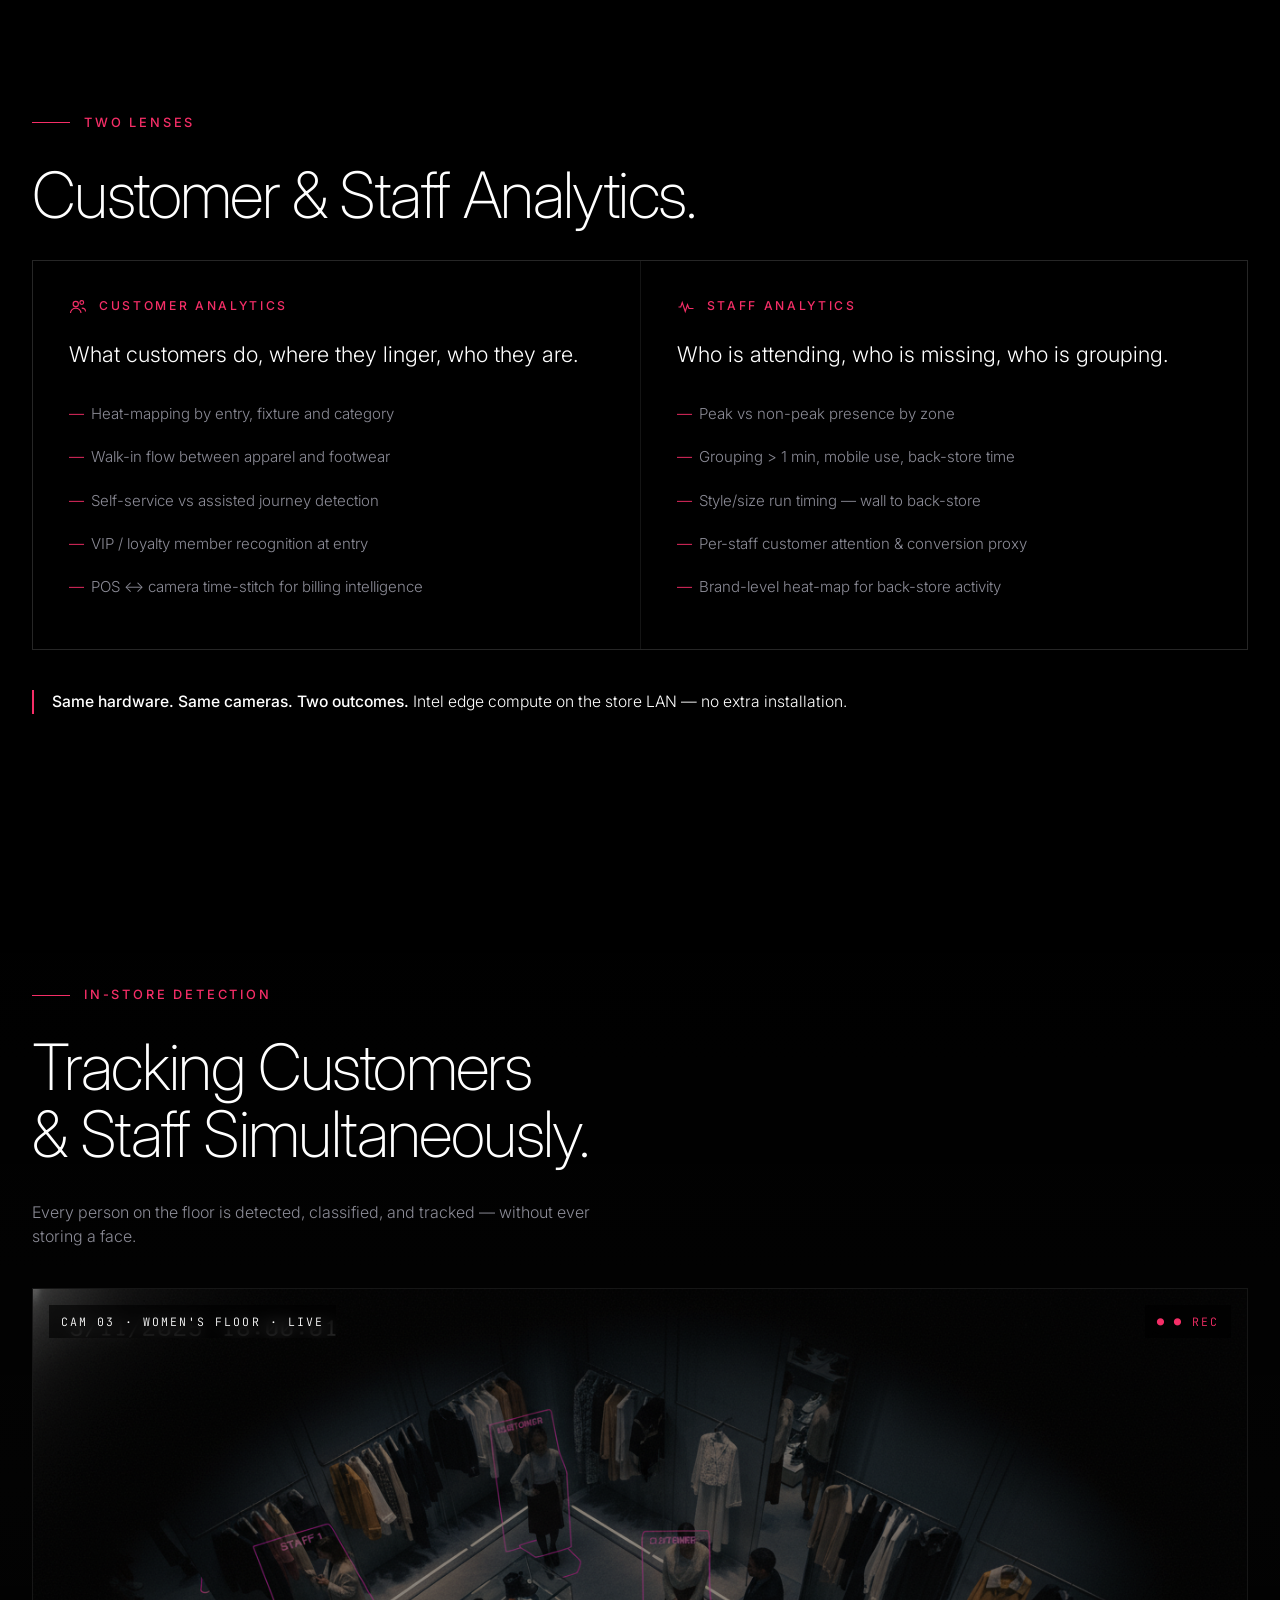
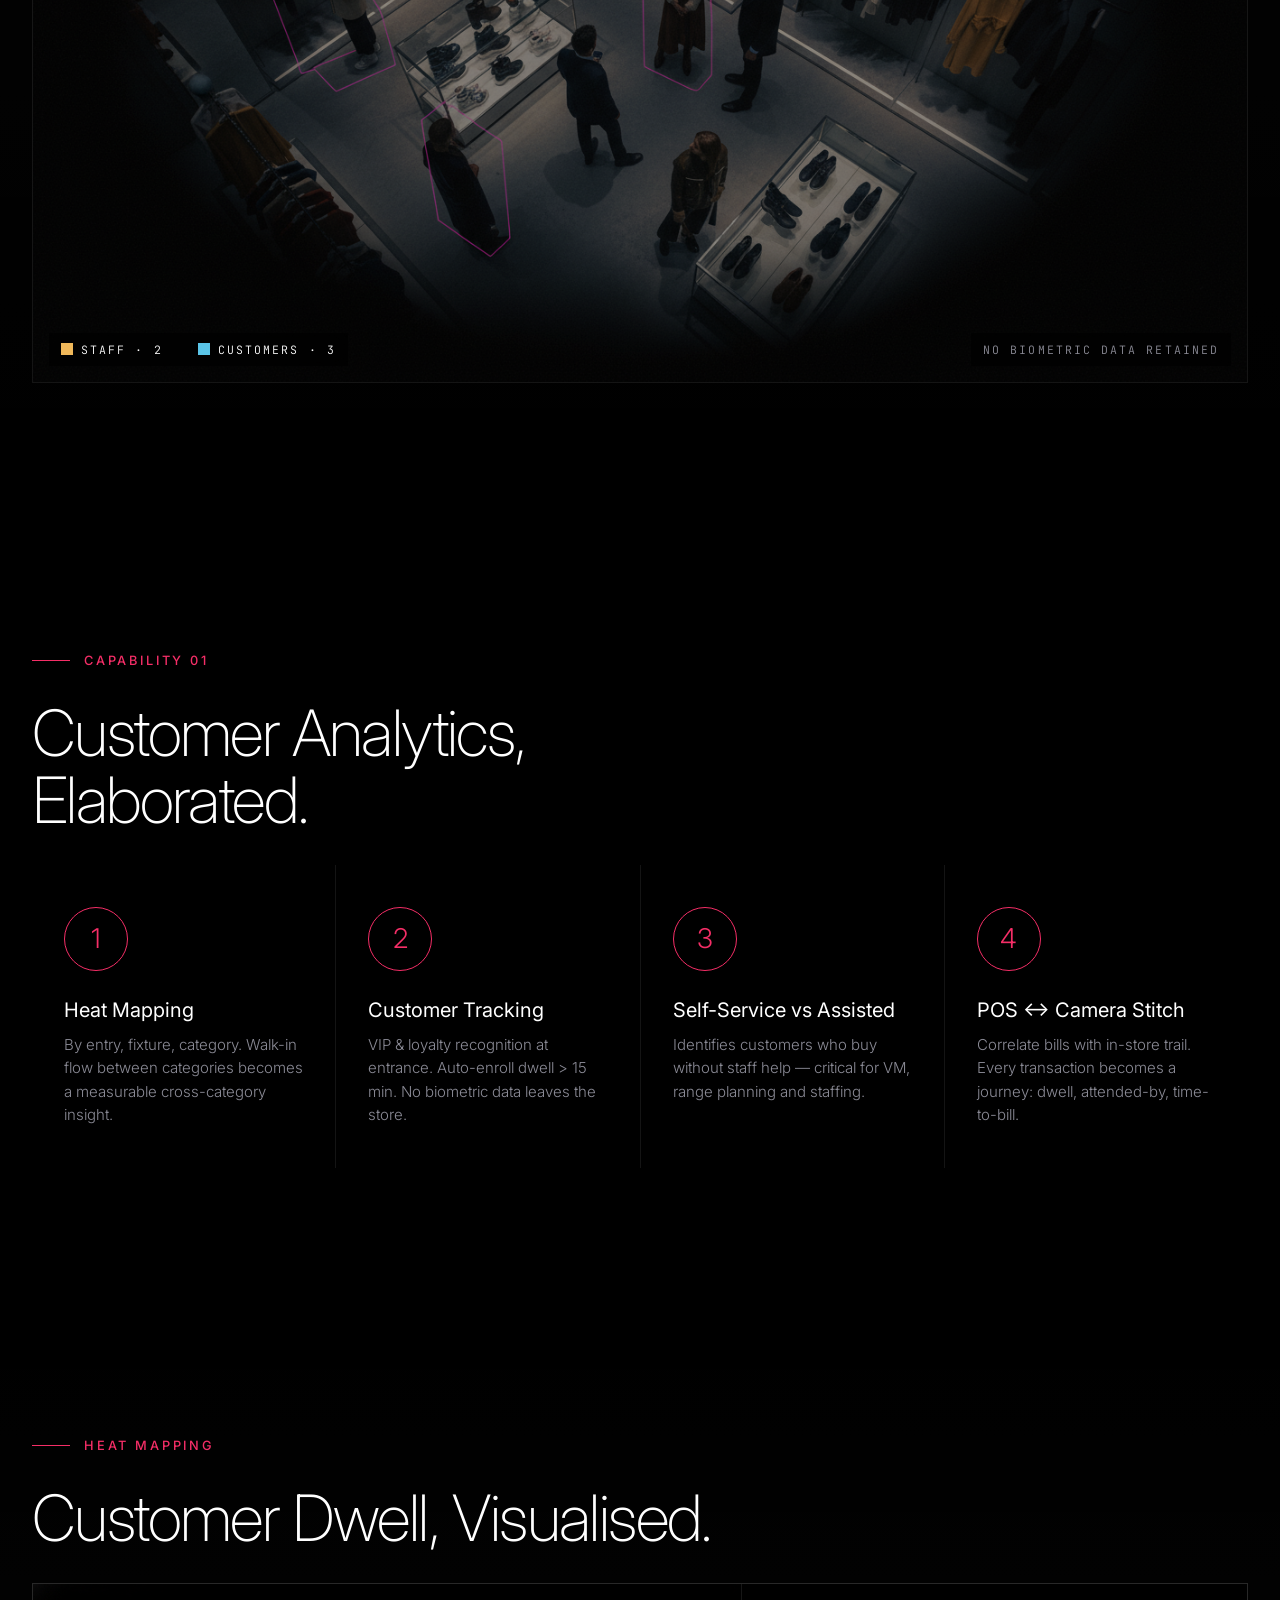
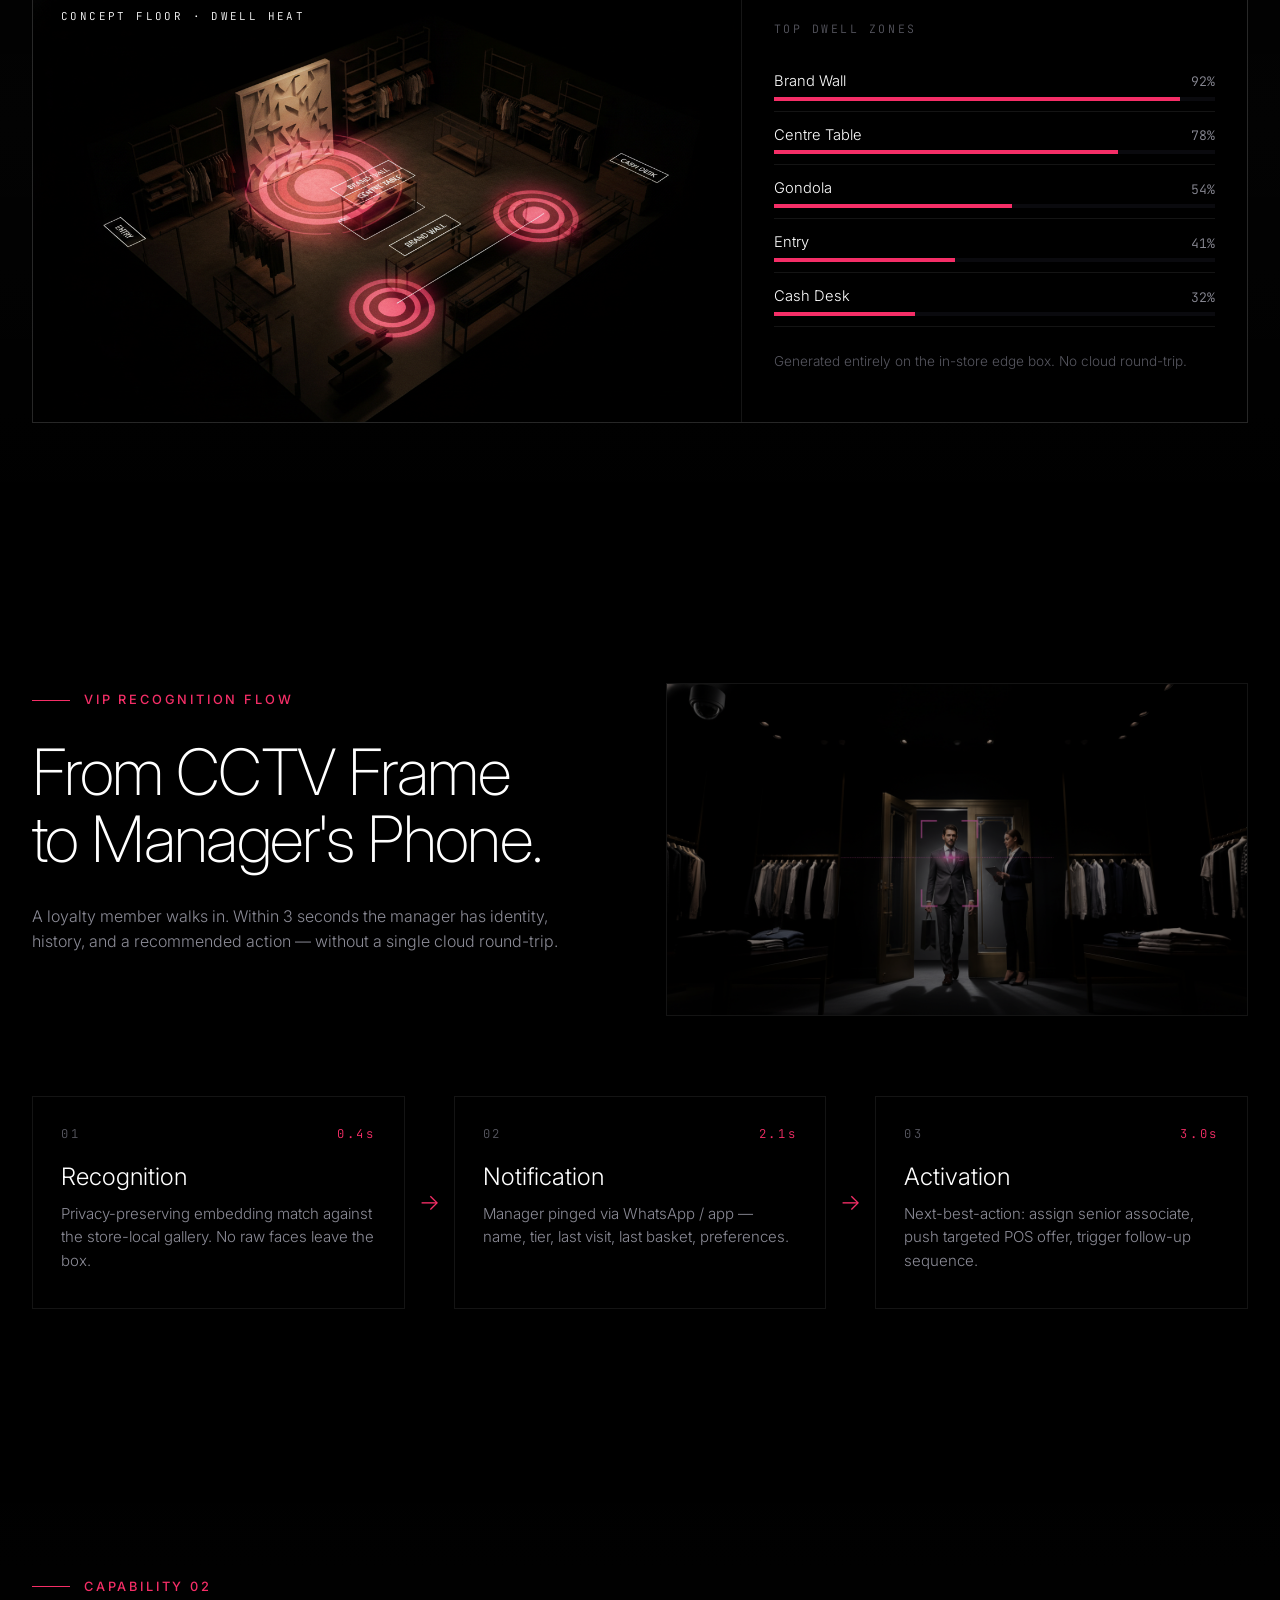
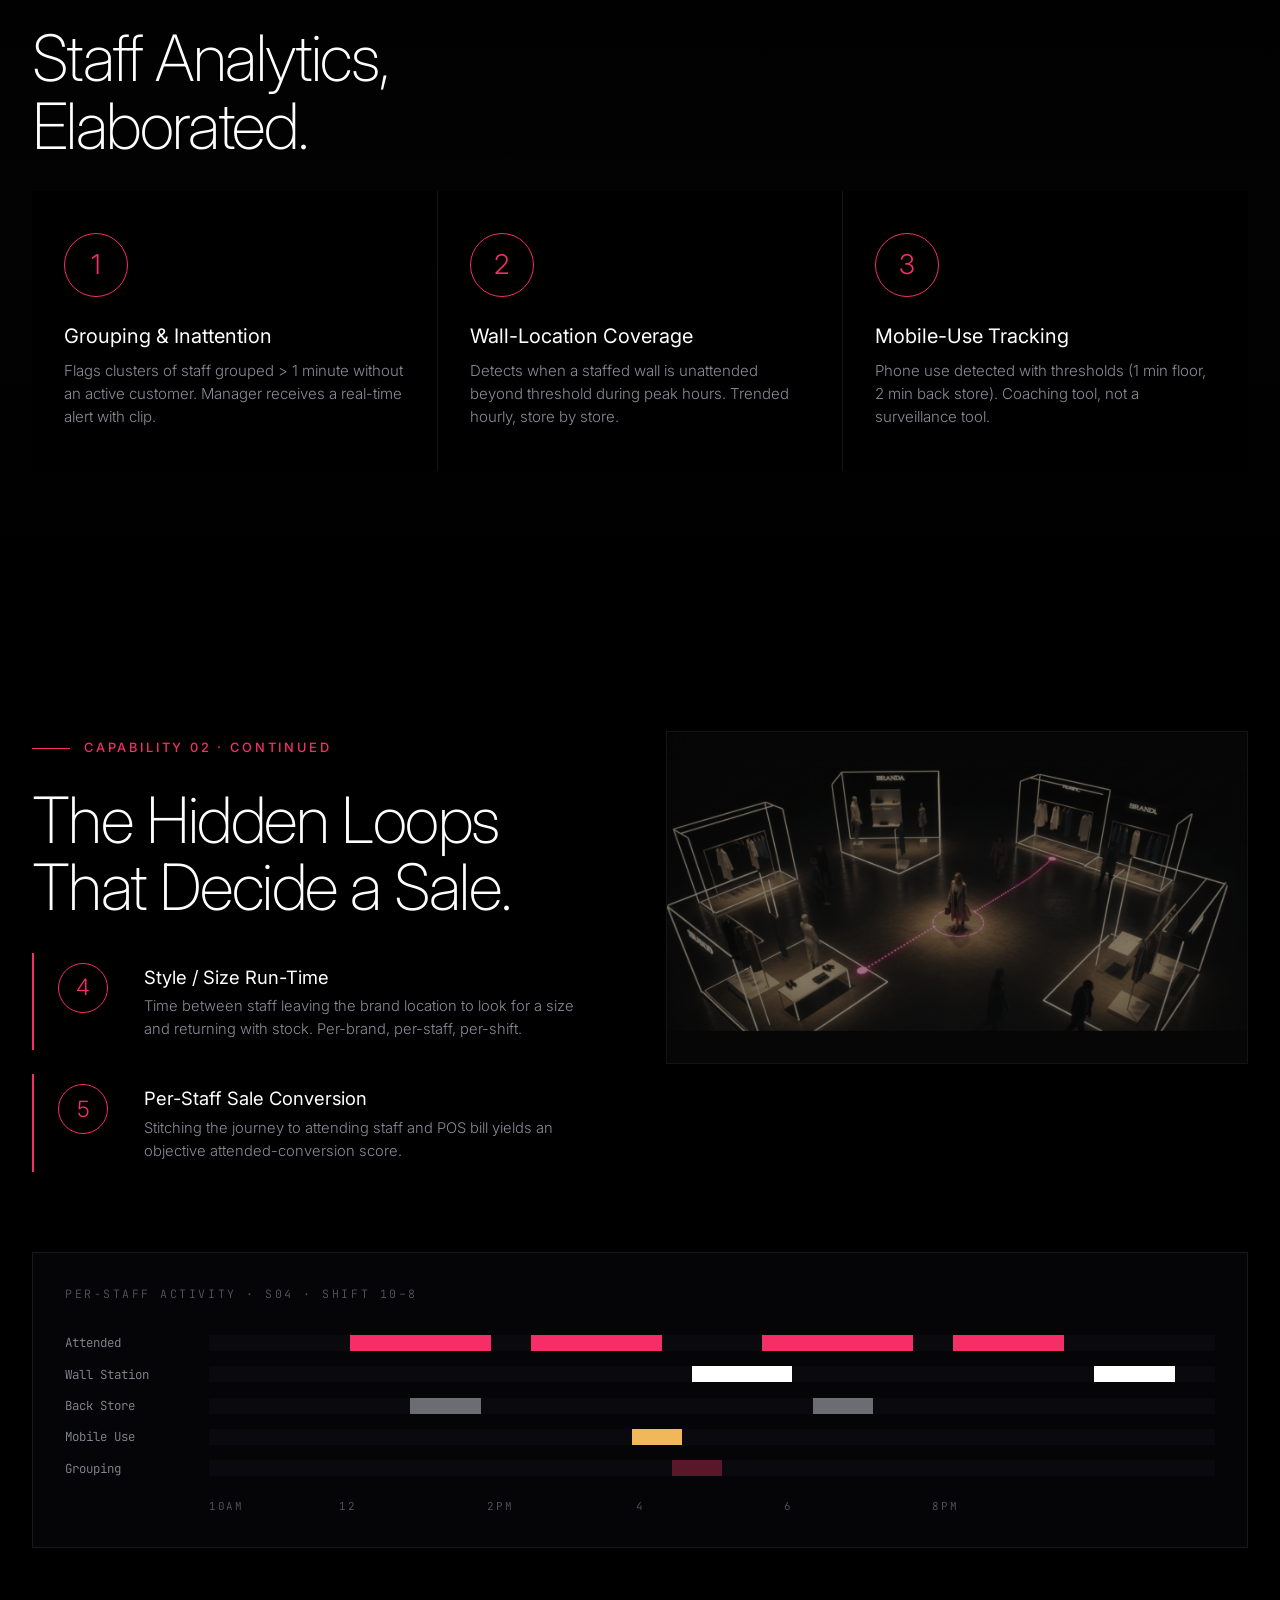
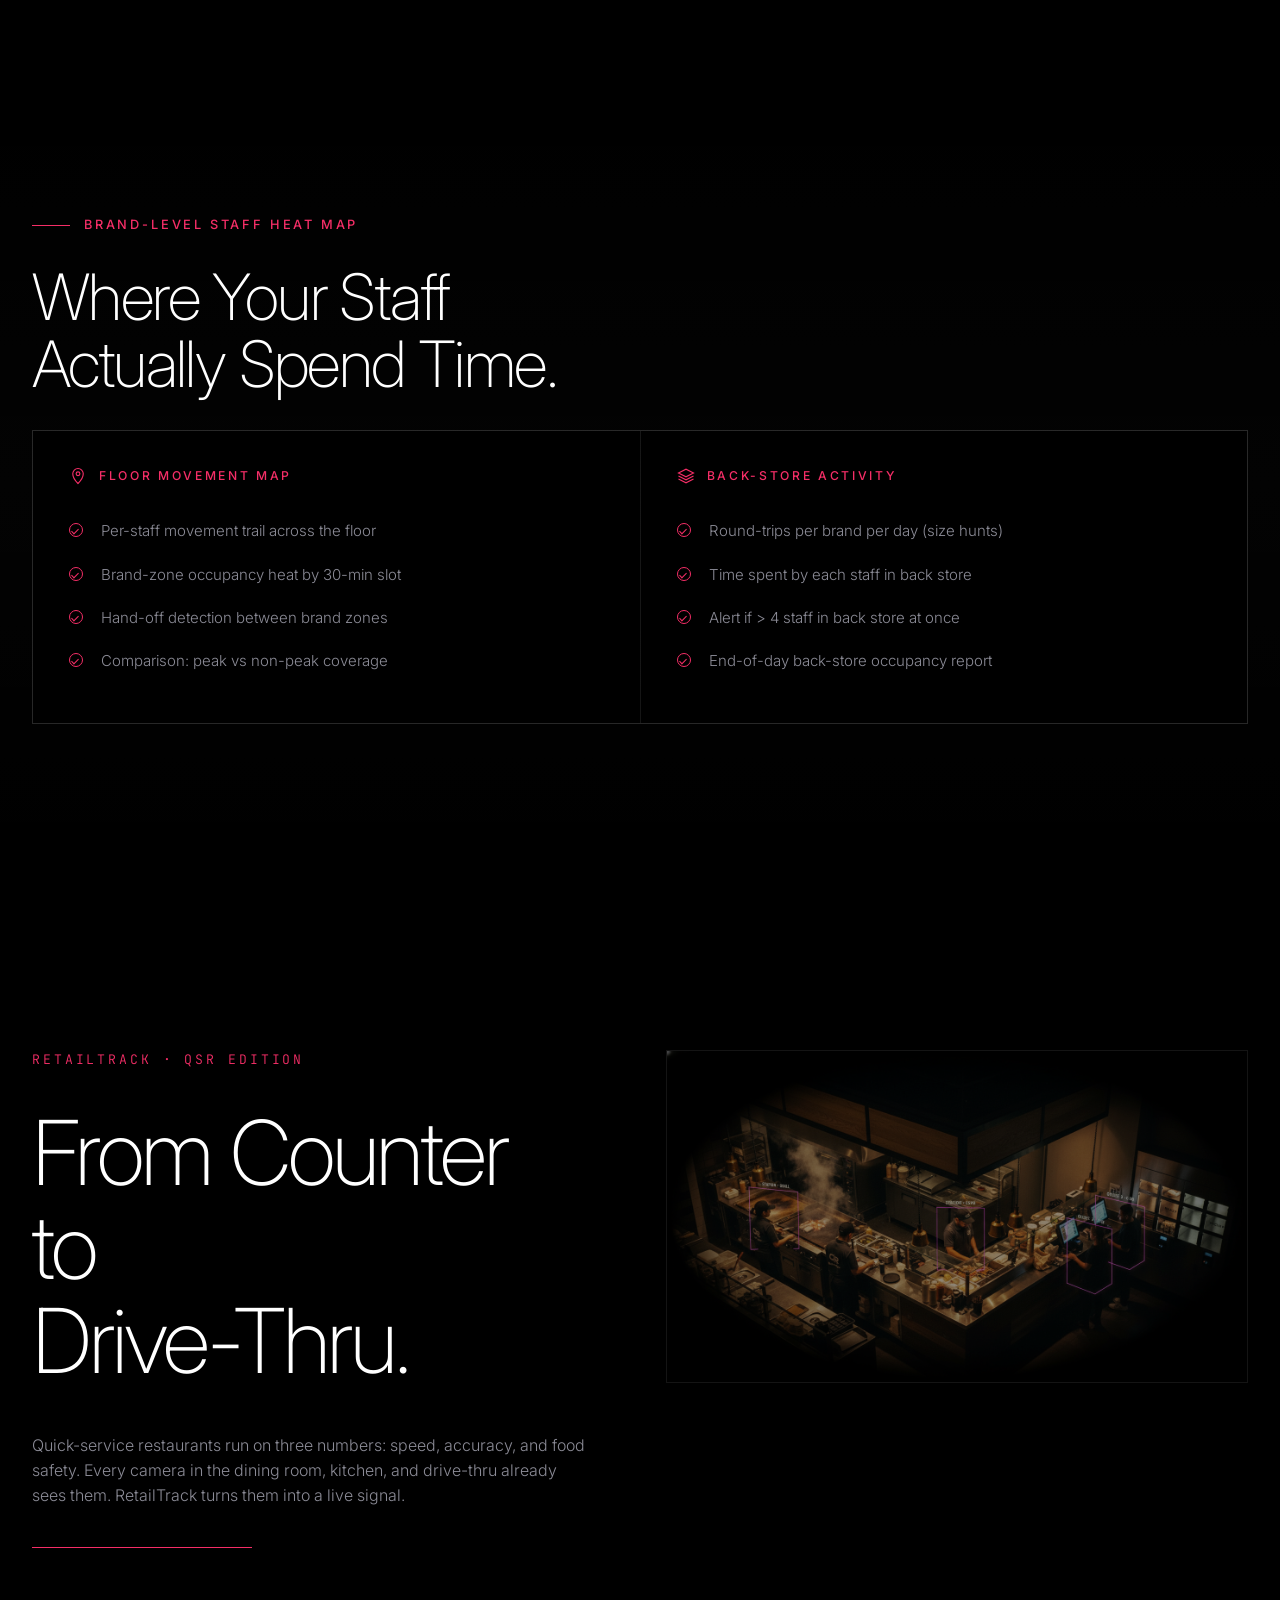
==== commit 2ebfe163: "Remove timestamp/camera meta-row from hero 🤖 Generated with [Claude Code](https://claude.com/claude-" ====
--- a/index.html
+++ b/index.html
@@ -88,11 +88,6 @@
     <div class="hero__veil" aria-hidden="true"></div>
 
     <div class="container hero__inner">
-      <p class="meta-row">
-        <span class="meta-stamp">3/11/2026 · 18:00:01</span>
-        <span class="meta-loc">CAM-07 · FOOTWEAR_SECTION</span>
-      </p>
-
       <p class="eyebrow eyebrow--hero">
         EDITION · 2026 · RETAILTRACK · RIDERTRACK
       </p>
